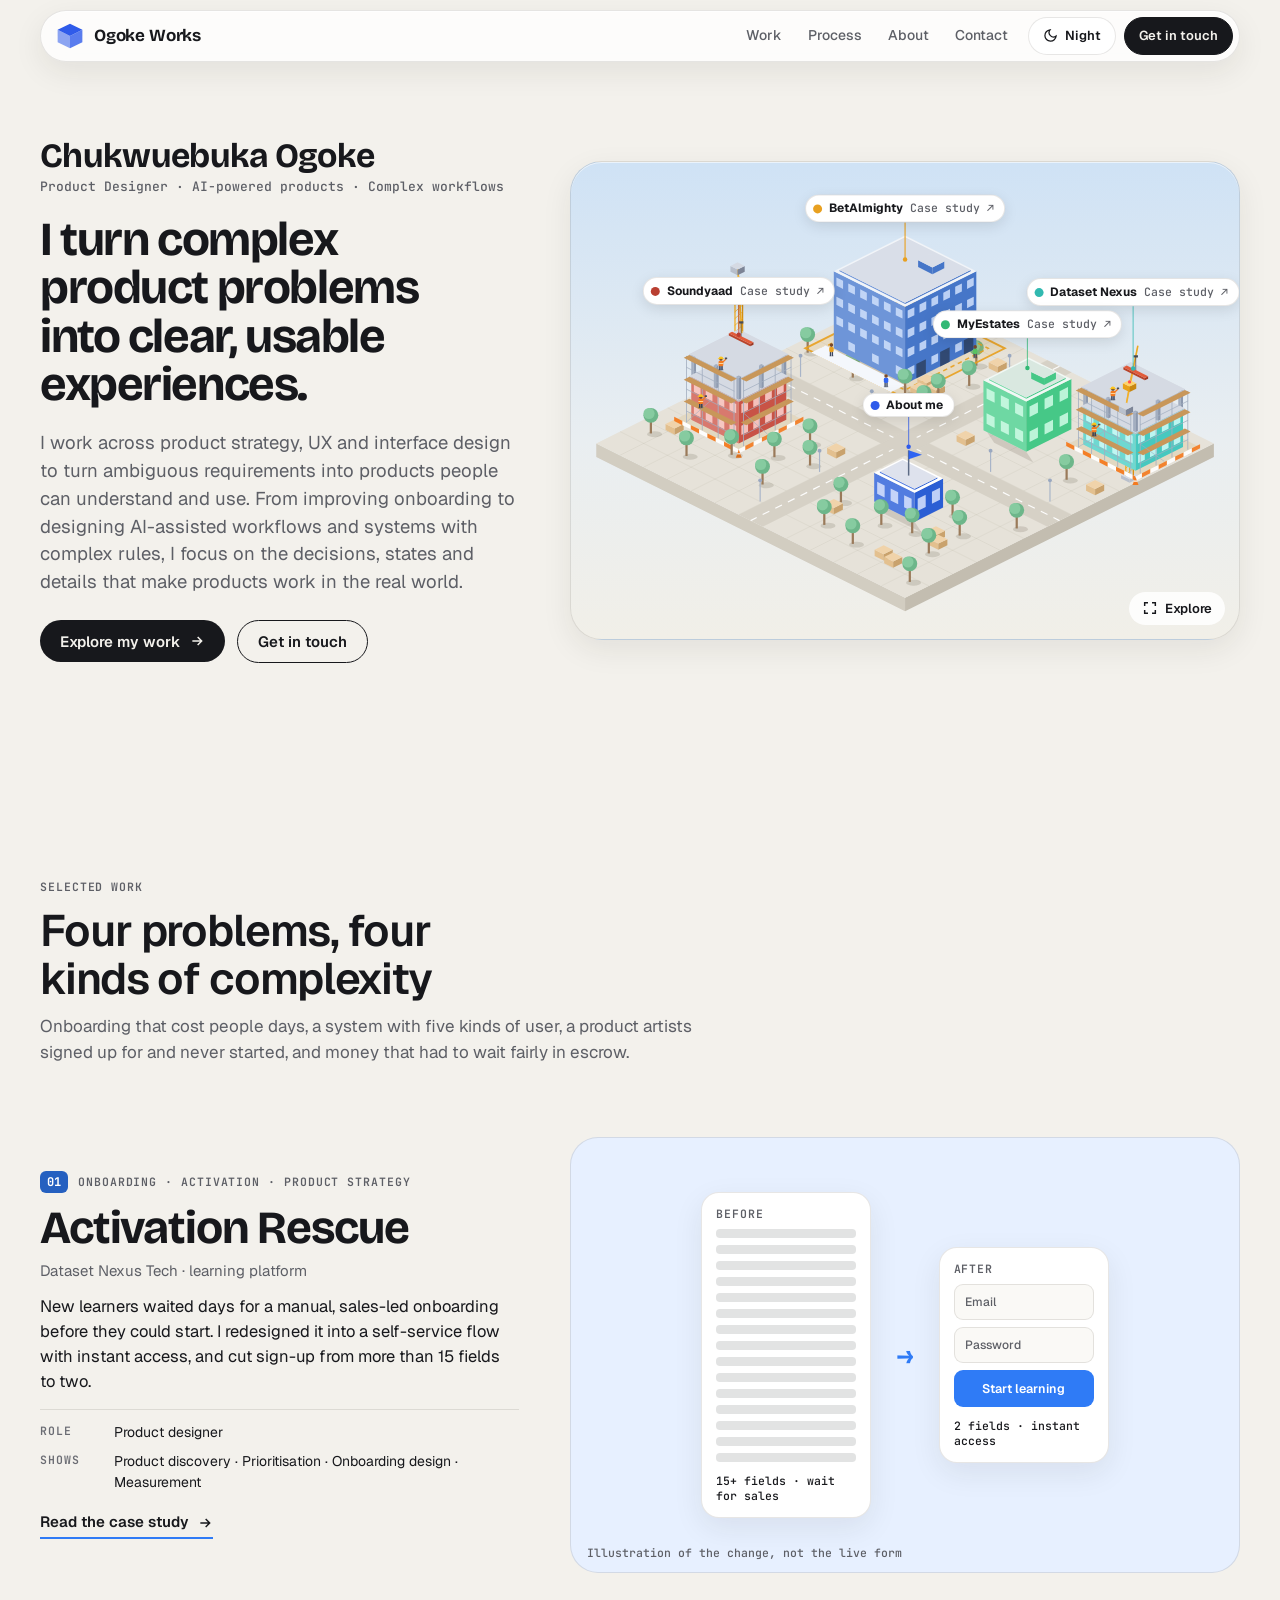
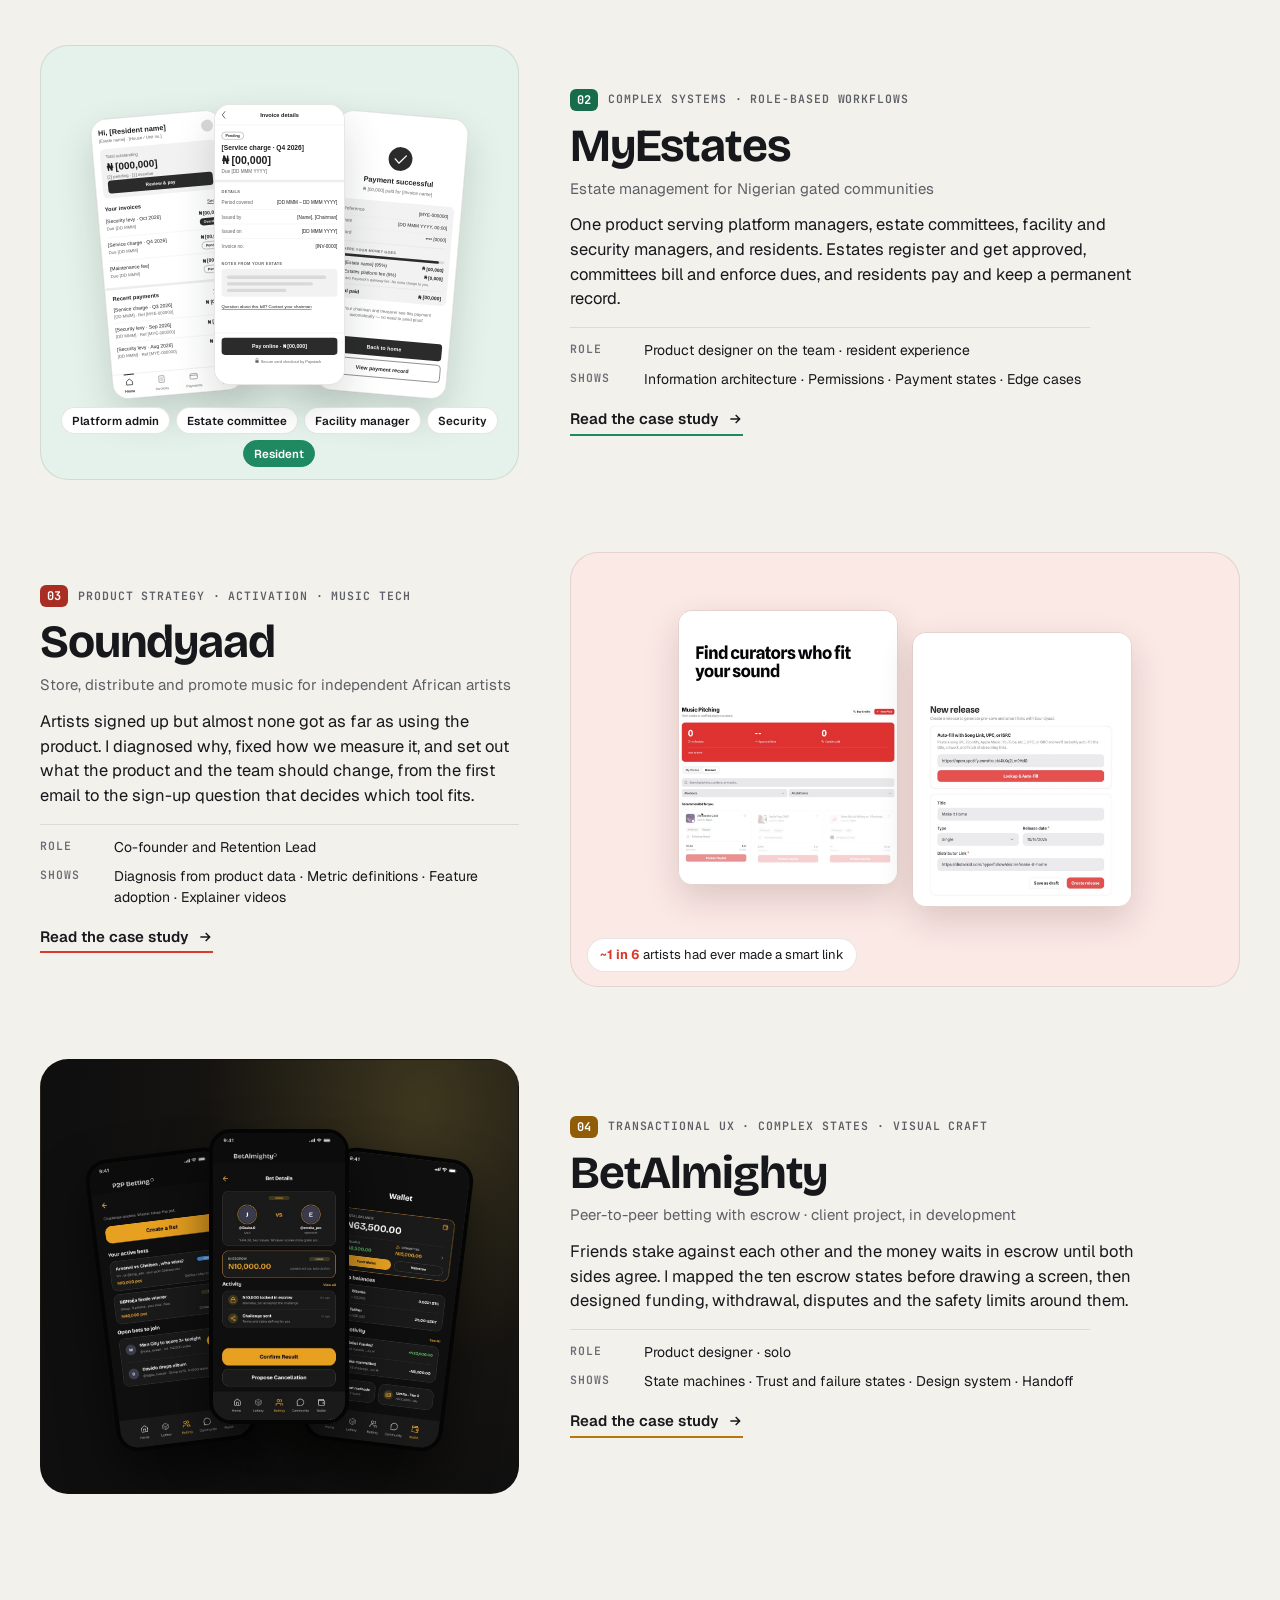
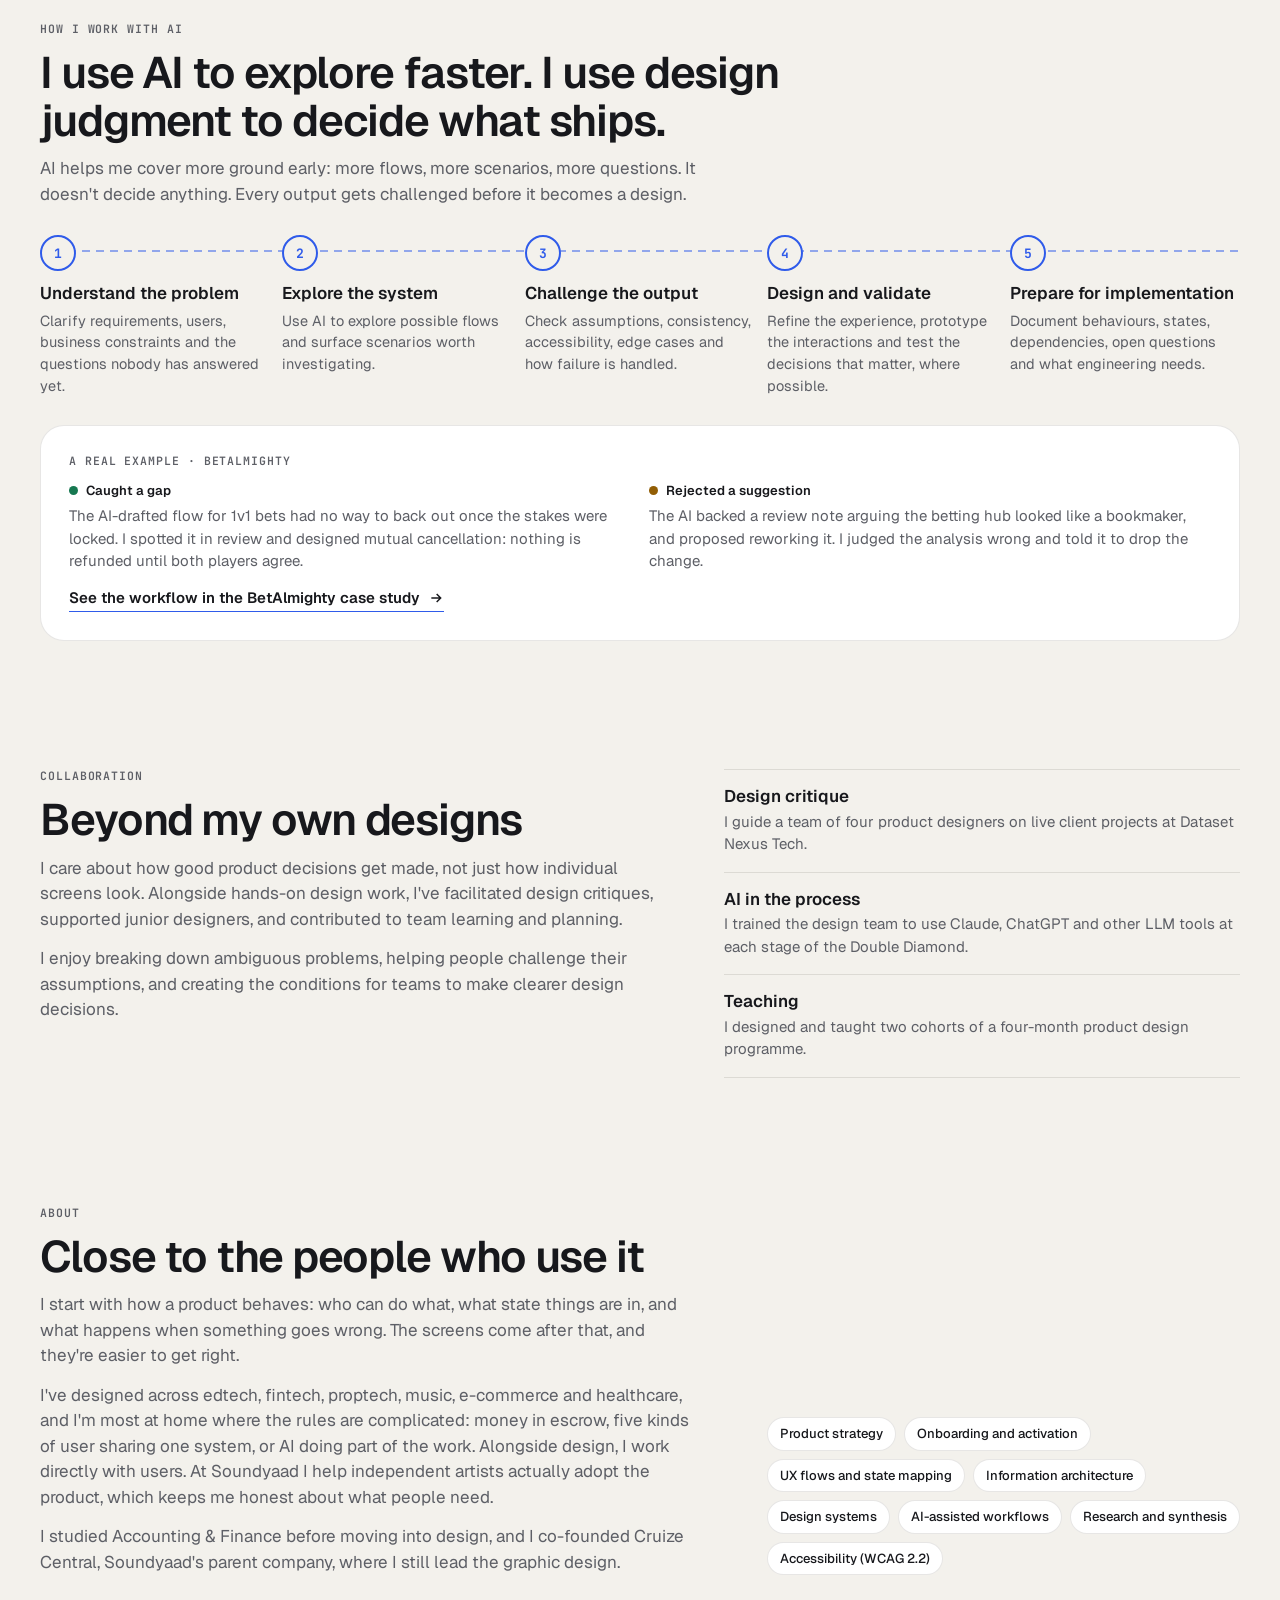
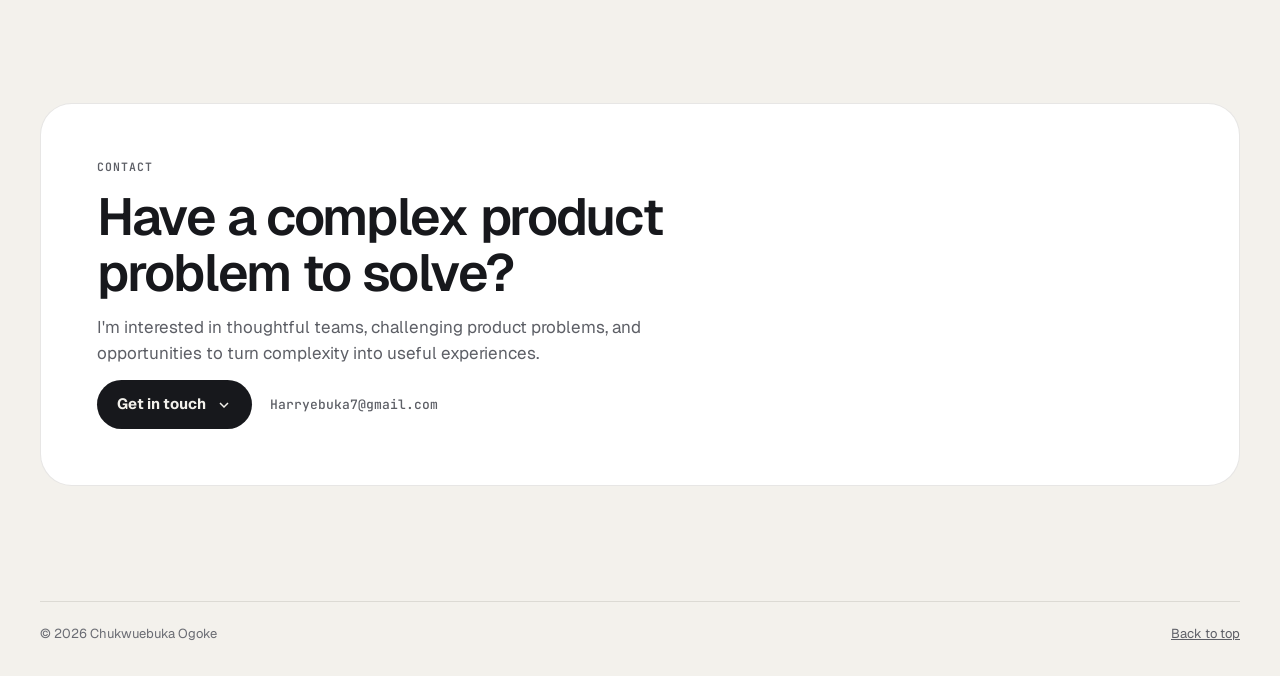
==== index.html @ c22ad8cc "Fix About me in the city card, update Soundyaad role, steady a test - About me in the city's info ca" ====
<!doctype html>
<html lang="en">
<head>
<meta charset="utf-8">
<meta name="viewport" content="width=device-width,initial-scale=1,viewport-fit=cover">
<meta name="description" content="Chukwuebuka Ogoke is a product designer who turns complex product problems into clear, usable experiences: onboarding and activation, role-based systems, AI-assisted workflows and transactional UX.">
<meta name="color-scheme" content="light dark">
<link rel="canonical" href="https://chukwuebukasportfolio.vercel.app/">
<meta property="og:type" content="website">
<meta property="og:site_name" content="Ogoke Works">
<meta property="og:title" content="Chukwuebuka Ogoke · Product Designer">
<meta property="og:description" content="Product designer · AI-powered products · Complex workflows. Case studies: Activation Rescue, MyEstates, Soundyaad and BetAlmighty.">
<meta property="og:url" content="https://chukwuebukasportfolio.vercel.app/">
<meta property="og:image" content="https://chukwuebukasportfolio.vercel.app/og.jpg">
<meta property="og:image:width" content="1200">
<meta property="og:image:height" content="630">
<meta property="og:image:alt" content="Ogoke Works: Chukwuebuka Ogoke, product designer, with BetAlmighty app screens">
<meta name="twitter:card" content="summary_large_image">
<link rel="icon" href="data:image/svg+xml,%3Csvg xmlns='http://www.w3.org/2000/svg' viewBox='0 0 34 34'%3E%3Cpolygon points='17,3 31,10 17,17 3,10' fill='%232F64F2'/%3E%3Cpolygon points='3,10 17,17 17,31 3,24' fill='%232F64F2' opacity='.55'/%3E%3Cpolygon points='31,10 17,17 17,31 31,24' fill='%232F64F2' opacity='.8'/%3E%3C/svg%3E">
<style>html,body{margin:0}img{max-width:100%}[hidden]{display:none!important}:root{padding-top:env(safe-area-inset-top,0px);padding-bottom:env(safe-area-inset-bottom,0px)}</style>
<title>Chukwuebuka Ogoke · Product Designer</title>
<link rel="preconnect" href="https://fonts.googleapis.com">
<link rel="preconnect" href="https://fonts.gstatic.com" crossorigin>
<link rel="stylesheet" href="https://fonts.googleapis.com/css2?family=Bricolage+Grotesque:opsz,wght@12..96,500;12..96,700;12..96,800&family=Geist:wght@400;500;600;700&family=JetBrains+Mono:wght@500;600&display=swap">
<link rel="stylesheet" href="/assets/site.css?v=11">
</head>
<body>


<div class="wrap" id="top">
  <header class="top">
    <a class="brand" href="/" aria-label="Ogoke Works, home">
      <svg width="30" height="30" viewBox="0 0 34 34" aria-hidden="true"><polygon points="17,3 31,10 17,17 3,10" fill="var(--accent)"/><polygon points="3,10 17,17 17,31 3,24" fill="var(--accent)" opacity=".55"/><polygon points="31,10 17,17 17,31 31,24" fill="var(--accent)" opacity=".8"/></svg>
      <b>Ogoke Works</b>
    </a>
    <nav class="nav" aria-label="Sections">
      <a href="#work">Work</a><a href="#process">Process</a><a href="#about">About</a><a href="#contact">Contact</a>
    </nav>
    <button class="tbtn" id="theme" type="button" aria-label="Switch day or night"></button>
    <button class="tbtn solid" type="button" data-mail aria-haspopup="menu" aria-expanded="false">Get in touch</button>
  </header>

  <main>
    <section class="intro" aria-labelledby="introTitle">
      <div class="itext">
        <div class="who">
          <div><p class="nm">Chukwuebuka Ogoke</p><p class="rl">Product Designer · AI-powered products · Complex workflows</p></div>
        </div>
        <h1 id="introTitle">I turn complex product problems into clear, usable experiences.</h1>
        <p class="sub">I work across product strategy, UX and interface design to turn ambiguous requirements into products people can understand and use. From improving onboarding to designing AI-assisted workflows and systems with complex rules, I focus on the decisions, states and details that make products work in the real world.</p>
        <div class="actions">
          <a class="btn solid" href="#work">Explore my work <svg width="16" height="16" viewBox="0 0 24 24" fill="none" stroke="currentColor" stroke-width="2.2" aria-hidden="true"><path d="M5 12h14M13 6l6 6-6 6"/></svg></a>
          <button class="btn line" type="button" data-mail aria-haspopup="menu" aria-expanded="false">Get in touch</button>
        </div>
      </div>
      <figure class="hcity" id="hcity" data-sky="day">
        <svg id="heroScene" viewBox="-450 -150 900 600" aria-hidden="true" focusable="false"></svg>
        <div class="plabels hlabels" id="heroLabels" role="group" aria-label="Projects in the city"></div>
        <button class="hexplore" type="button" data-explore aria-label="Explore the city full screen"><svg width="16" height="16" viewBox="0 0 24 24" fill="none" stroke="currentColor" stroke-width="2.2" aria-hidden="true"><path d="M4 9V4h5M20 9V4h-5M4 15v5h5M20 15v5h-5"/></svg><span>Explore</span></button>
      </figure>
    </section>

    <section class="block work" id="work" aria-labelledby="workTitle">
      <div class="bh">
        <span class="eyebrow">Selected work</span>
        <h2 id="workTitle">Four problems, four kinds of complexity</h2>
        <p>Onboarding that cost people days, a system with five kinds of user, a product artists signed up for and never started, and money that had to wait fairly in escrow.</p>
      </div>

      <article class="proj p-dnt" aria-labelledby="pj1">
        <div class="pj-text">
          <span class="pj-k"><b>01</b>Onboarding · Activation · Product strategy</span>
          <h3 id="pj1">Activation Rescue</h3>
          <p class="pj-sub">Dataset Nexus Tech · learning platform</p>
          <p>New learners waited days for a manual, sales-led onboarding before they could start. I redesigned it into a self-service flow with instant access, and cut sign-up from more than 15 fields to two.</p>
          <dl class="pj-meta"><div><dt>Role</dt><dd>Product designer</dd></div><div><dt>Shows</dt><dd>Product discovery · Prioritisation · Onboarding design · Measurement</dd></div></dl>
          <a class="pj-cta" href="/activation-rescue">Read the case study <svg width="16" height="16" viewBox="0 0 24 24" fill="none" stroke="currentColor" stroke-width="2.2" aria-hidden="true"><path d="M5 12h14M13 6l6 6-6 6"/></svg></a>
        </div>
        <a class="pj-art" href="/activation-rescue" tabindex="-1" aria-hidden="true">
          <span class="formcmp">
            <span class="fc before"><small>Before</small><i></i><i></i><i></i><i></i><i></i><i></i><i></i><i></i><i></i><i></i><i></i><i></i><i></i><i></i><i></i><em>15+ fields · wait for sales</em></span>
            <span class="fc-arrow">→</span>
            <span class="fc after"><small>After</small><i class="f">Email</i><i class="f">Password</i><i class="go">Start learning</i><em>2 fields · instant access</em></span>
          </span>
          <span class="pj-note">Illustration of the change, not the live form</span>
        </a>
      </article>

      <article class="proj p-me flip" aria-labelledby="pj2">
        <div class="pj-text">
          <span class="pj-k"><b>02</b>Complex systems · Role-based workflows</span>
          <h3 id="pj2">MyEstates</h3>
          <p class="pj-sub">Estate management for Nigerian gated communities</p>
          <p>One product serving platform managers, estate committees, facility and security managers, and residents. Estates register and get approved, committees bill and enforce dues, and residents pay and keep a permanent record.</p>
          <dl class="pj-meta"><div><dt>Role</dt><dd>Product designer on the team · resident experience</dd></div><div><dt>Shows</dt><dd>Information architecture · Permissions · Payment states · Edge cases</dd></div></dl>
          <a class="pj-cta" href="/myestate">Read the case study <svg width="16" height="16" viewBox="0 0 24 24" fill="none" stroke="currentColor" stroke-width="2.2" aria-hidden="true"><path d="M5 12h14M13 6l6 6-6 6"/></svg></a>
        </div>
        <a class="pj-art" href="/myestate" tabindex="-1" aria-hidden="true">
          <span class="wf3">
            <img src="ba/me/03-home.svg" alt="" width="390" height="844" loading="lazy">
            <img src="ba/me/05-invoice-detail.svg" alt="" width="390" height="844" loading="lazy">
            <img src="ba/me/08-payment-successful.svg" alt="" width="390" height="844" loading="lazy">
          </span>
          <span class="roles"><i>Platform admin</i><i>Estate committee</i><i>Facility manager</i><i>Security</i><i>Resident</i></span>
        </a>
      </article>

      <article class="proj p-sy" aria-labelledby="pj3">
        <div class="pj-text">
          <span class="pj-k"><b>03</b>Product strategy · Activation · Music tech</span>
          <h3 id="pj3">Soundyaad</h3>
          <p class="pj-sub">Store, distribute and promote music for independent African artists</p>
          <p>Artists signed up but almost none got as far as using the product. I diagnosed why, fixed how we measure it, and set out what the product and the team should change, from the first email to the sign-up question that decides which tool fits.</p>
          <dl class="pj-meta"><div><dt>Role</dt><dd>Co-founder and Retention Lead</dd></div><div><dt>Shows</dt><dd>Diagnosis from product data · Metric definitions · Feature adoption · Explainer videos</dd></div></dl>
          <a class="pj-cta" href="/soundyaad">Read the case study <svg width="16" height="16" viewBox="0 0 24 24" fill="none" stroke="currentColor" stroke-width="2.2" aria-hidden="true"><path d="M5 12h14M13 6l6 6-6 6"/></svg></a>
        </div>
        <a class="pj-art" href="/soundyaad" tabindex="-1" aria-hidden="true">
          <span class="sy2">
            <img src="ba/sy/pitching-find.jpg" alt="" width="800" height="1000" loading="lazy">
            <img src="ba/sy/new-release.jpg" alt="" width="800" height="1000" loading="lazy">
          </span>
          <span class="ratio"><b>~1 in 6</b> artists had ever made a smart link</span>
        </a>
      </article>

      <article class="proj p-ba flip" aria-labelledby="pj4">
        <div class="pj-text">
          <span class="pj-k"><b>04</b>Transactional UX · Complex states · Visual craft</span>
          <h3 id="pj4">BetAlmighty</h3>
          <p class="pj-sub">Peer-to-peer betting with escrow · client project, in development</p>
          <p>Friends stake against each other and the money waits in escrow until both sides agree. I mapped the ten escrow states before drawing a screen, then designed funding, withdrawal, disputes and the safety limits around them.</p>
          <dl class="pj-meta"><div><dt>Role</dt><dd>Product designer · solo</dd></div><div><dt>Shows</dt><dd>State machines · Trust and failure states · Design system · Handoff</dd></div></dl>
          <a class="pj-cta" href="/betalmighty" id="openCase">Read the case study <svg width="16" height="16" viewBox="0 0 24 24" fill="none" stroke="currentColor" stroke-width="2.2" aria-hidden="true"><path d="M5 12h14M13 6l6 6-6 6"/></svg></a>
        </div>
        <a class="pj-art" href="/betalmighty" tabindex="-1" aria-hidden="true">
          <span class="ph3">
            <img src="ba/p2p.jpg" alt="" width="402" height="874" loading="lazy">
            <img src="ba/details.jpg" alt="" width="402" height="874" loading="lazy">
            <img src="ba/wallet.jpg" alt="" width="402" height="874" loading="lazy">
          </span>
        </a>
      </article>
    </section>

    <section class="block" id="process" aria-labelledby="procTitle">
      <div class="bh">
        <span class="eyebrow">How I work with AI</span>
        <h2 id="procTitle">I use AI to explore faster. I use design judgment to decide what ships.</h2>
        <p>AI helps me cover more ground early: more flows, more scenarios, more questions. It doesn't decide anything. Every output gets challenged before it becomes a design.</p>
      </div>
      <ol class="pipe">
        <li><b>Understand the problem</b><p>Clarify requirements, users, business constraints and the questions nobody has answered yet.</p></li>
        <li><b>Explore the system</b><p>Use AI to explore possible flows and surface scenarios worth investigating.</p></li>
        <li><b>Challenge the output</b><p>Check assumptions, consistency, accessibility, edge cases and how failure is handled.</p></li>
        <li><b>Design and validate</b><p>Refine the experience, prototype the interactions and test the decisions that matter, where possible.</p></li>
        <li><b>Prepare for implementation</b><p>Document behaviours, states, dependencies, open questions and what engineering needs.</p></li>
      </ol>
      <div class="aiex">
        <span class="eyebrow">A real example · BetAlmighty</span>
        <div class="aiex-row">
          <div><b class="ok">Caught a gap</b><p>The AI-drafted flow for 1v1 bets had no way to back out once the stakes were locked. I spotted it in review and designed mutual cancellation: nothing is refunded until both players agree.</p></div>
          <div><b class="no">Rejected a suggestion</b><p>The AI backed a review note arguing the betting hub looked like a bookmaker, and proposed reworking it. I judged the analysis wrong and told it to drop the change.</p></div>
        </div>
        <a class="pipelink" href="/betalmighty#cs-workflow">See the workflow in the BetAlmighty case study <svg width="16" height="16" viewBox="0 0 24 24" fill="none" stroke="currentColor" stroke-width="2.2" aria-hidden="true"><path d="M5 12h14M13 6l6 6-6 6"/></svg></a>
      </div>
    </section>

    <section class="block beyond" id="beyond" aria-labelledby="beyondTitle">
      <div class="bh">
        <span class="eyebrow">Collaboration</span>
        <h2 id="beyondTitle">Beyond my own designs</h2>
        <p>I care about how good product decisions get made, not just how individual screens look. Alongside hands-on design work, I've facilitated design critiques, supported junior designers, and contributed to team learning and planning.</p>
        <p>I enjoy breaking down ambiguous problems, helping people challenge their assumptions, and creating the conditions for teams to make clearer design decisions.</p>
      </div>
      <ul class="facts">
        <li><b>Design critique</b><span>I guide a team of four product designers on live client projects at Dataset Nexus Tech.</span></li>
        <li><b>AI in the process</b><span>I trained the design team to use Claude, ChatGPT and other LLM tools at each stage of the Double Diamond.</span></li>
        <li><b>Teaching</b><span>I designed and taught two cohorts of a four-month product design programme.</span></li>
      </ul>
    </section>

    <section class="block about" id="about" aria-labelledby="aboutTitle">
      <div class="bh">
        <span class="eyebrow">About</span>
        <h2 id="aboutTitle">Close to the people who use it</h2>
        <p>I start with how a product behaves: who can do what, what state things are in, and what happens when something goes wrong. The screens come after that, and they're easier to get right.</p>
        <p>I've designed across edtech, fintech, proptech, music, e-commerce and healthcare, and I'm most at home where the rules are complicated: money in escrow, five kinds of user sharing one system, or AI doing part of the work. Alongside design, I work directly with users. At Soundyaad I help independent artists actually adopt the product, which keeps me honest about what people need.</p>
        <p>I studied Accounting &amp; Finance before moving into design, and I co-founded Cruize Central, Soundyaad's parent company, where I still lead the graphic design.</p>
      </div>
      <ul class="skills" aria-label="What I work on"><li>Product strategy</li><li>Onboarding and activation</li><li>UX flows and state mapping</li><li>Information architecture</li><li>Design systems</li><li>AI-assisted workflows</li><li>Research and synthesis</li><li>Accessibility (WCAG 2.2)</li></ul>
    </section>

    <section class="block cta-end" id="contact" aria-labelledby="contactTitle">
      <div class="contact">
        <span class="eyebrow">Contact</span>
        <h2 id="contactTitle">Have a complex product problem to solve?</h2>
        <p>I'm interested in thoughtful teams, challenging product problems, and opportunities to turn complexity into useful experiences.</p>
        <div class="cta-row">
          <button class="fcta" type="button" data-mail aria-haspopup="menu" aria-expanded="false">Get in touch <svg width="16" height="16" viewBox="0 0 24 24" fill="none" stroke="currentColor" stroke-width="2.2" aria-hidden="true"><path d="m6 9 6 6 6-6"/></svg></button>
          <code class="addr">Harryebuka7@gmail.com</code>
        </div>
      </div>
    </section>
  </main>

    <div class="plan" id="explorer" role="dialog" aria-modal="true" aria-label="City explorer">
        <div class="map" id="map">
          <svg id="scene" aria-hidden="true" focusable="false"></svg>
          <div class="plabels" id="plabels" role="group" aria-label="Projects on the map"></div>
          <span class="fhint">Drag to pan · scroll or pinch to zoom · Esc to exit</span>
          <div class="key" aria-label="Map key">
            <span><svg width="18" height="18" viewBox="0 0 30 30" aria-hidden="true"><polygon points="15,3 27,9 15,15 3,9" fill="#9DB6F7"/><polygon points="3,9 15,15 15,27 3,21" fill="#4F7BEF"/><polygon points="27,9 15,15 15,27 27,21" fill="#2F5BD8"/></svg>Case study</span>
            <span><svg width="18" height="18" viewBox="0 0 30 30" aria-hidden="true"><path d="M5 27V12M13 27V12M21 27V12M5 12h16M5 19h16" stroke="#A3AEC0" stroke-width="2"/><path d="M25 27V4M25 5H11" stroke="#F2B02A" stroke-width="2"/></svg>In progress</span>
            <span><svg width="18" height="18" viewBox="0 0 30 30" aria-hidden="true"><path d="M9 26V6" stroke="currentColor" stroke-width="2"/><path d="M9 6l13 4-13 4z" fill="var(--accent)"/></svg>About me</span>
          </div>
          <div class="zoom">
            <button type="button" id="zin" aria-label="Zoom in"><svg width="16" height="16" viewBox="0 0 24 24" fill="none" stroke="currentColor" stroke-width="2.2"><path d="M12 5v14M5 12h14"/></svg></button>
            <button type="button" id="zout" aria-label="Zoom out"><svg width="16" height="16" viewBox="0 0 24 24" fill="none" stroke="currentColor" stroke-width="2.2"><path d="M5 12h14"/></svg></button>
            <button type="button" id="zre" aria-label="Reset view"><svg width="16" height="16" viewBox="0 0 24 24" fill="none" stroke="currentColor" stroke-width="2"><path d="M3 12a9 9 0 1 0 3-6.7L3 8"/><path d="M3 3v5h5"/></svg></button>
            <button type="button" id="zfull" aria-label="Exit the city explorer" aria-pressed="false"><svg class="i-on" width="16" height="16" viewBox="0 0 24 24" fill="none" stroke="currentColor" stroke-width="2.2" aria-hidden="true"><path d="M4 9V4h5M20 9V4h-5M4 15v5h5M20 15v5h-5"/></svg><svg class="i-off" width="16" height="16" viewBox="0 0 24 24" fill="none" stroke="currentColor" stroke-width="2.2" aria-hidden="true"><path d="M9 4v5H4M15 4v5h5M9 20v-5H4M15 20v-5h5"/></svg></button>
          </div>
        </div>
        <aside class="hud panel" id="panel" aria-live="polite"></aside>
        <button type="button" class="xclose" id="xclose"><svg width="16" height="16" viewBox="0 0 24 24" fill="none" stroke="currentColor" stroke-width="2.2" aria-hidden="true"><path d="M19 12H5M11 18l-6-6 6-6"/></svg>Back to the page</button>
      </div>

  <footer class="foot"><span>© 2026 Chukwuebuka Ogoke</span><a href="#top">Back to top</a></footer>
</div>


<div class="mailpop" id="mailpop" role="menu" aria-label="Email Chukwuebuka" hidden>
  <a role="menuitem" href="https://mail.google.com/mail/?view=cm&amp;fs=1&amp;to=Harryebuka7@gmail.com" target="_blank" rel="noopener"><b>Open in Gmail</b><small>Writes a new email in your browser</small></a>
  <a role="menuitem" href="mailto:Harryebuka7@gmail.com"><b>Open mail app</b><small>Apple Mail, Outlook or your default</small></a>
  <button role="menuitem" type="button" id="mailCopy"><b>Copy address</b><small>Harryebuka7@gmail.com</small></button>
</div>


<script src="/assets/home.js?v=10" defer></script>

</body>
</html>
---- assets/site.css ----
/* Layout: "Site plan". A drafting-paper shell: statement hero, the BetAlmighty case study as the featured work,
   the isometric city as an interactive index of everything in progress, then principles, about and contact.
   The case study keeps BetAlmighty's own dark gold tokens and lives at /betalmighty. */
:root{
  --bg:#F3F1EC; --bg2:#FAF9F6; --surface:rgba(255,255,255,.78); --solid:#FFFFFF;
  --line:rgba(36,32,24,.11); --ink:#17181C; --muted:#5D5F66; --faint:#6A6C73;
  --accent:#2F5BEA; --accent-soft:rgba(47,91,234,.10); --on-accent:#FFFFFF;
  --good:#167851; --good-soft:rgba(22,120,81,.11); --warn:#925E05; --warn-soft:rgba(146,94,5,.11);
  --violet:#6B4DE0; --violet-soft:rgba(107,77,224,.12);
  --shadow:0 10px 30px rgba(40,34,22,.08), 0 1px 0 rgba(255,255,255,.6) inset;
  --display:"Bricolage Grotesque", "Trebuchet MS", system-ui, sans-serif;
  --body:"Geist", "Segoe UI", system-ui, sans-serif;
  --mono:"JetBrains Mono", ui-monospace, "SFMono-Regular", Menlo, monospace;
  --r:16px;
  /* type: Bricolage only for display moments, Geist for everything that is read */
  --t-display:700 clamp(38px,6.4vw,84px)/1.02 var(--display);
  --t-name:700 clamp(24px,2.8vw,34px)/1.05 var(--display);
  --t-h2:600 clamp(28px,3.6vw,44px)/1.08 var(--body);
  --t-h3:600 21px/1.2 var(--body);
  --t-body:17px;
  --t-label:600 11.5px/1.3 var(--mono);   /* uppercase eyebrows */
  --t-meta:500 13px/1.4 var(--mono);      /* times, codes, places */
  /* project colours come from the buildings on the map */
  --p-ba:#E8A020;
}
@media (prefers-color-scheme: dark){:root:not([data-theme="light"]){
  --bg:#0E0F12; --bg2:#17191E; --surface:rgba(24,26,31,.86); --solid:#181A1F;
  --line:rgba(236,232,222,.11); --ink:#ECEAE4; --muted:#A3A39E; --faint:#84857E;
  --accent:#7DA3FF; --accent-soft:rgba(125,163,255,.15); --on-accent:#0A1325;
  --good:#4FD39C; --good-soft:rgba(79,211,156,.13); --warn:#F3BA58; --warn-soft:rgba(243,186,88,.14);
  --violet:#A894FF; --violet-soft:rgba(168,148,255,.14);
  --shadow:0 14px 36px rgba(0,0,0,.45), 0 1px 0 rgba(255,255,255,.04) inset;
  color-scheme:dark}}
:root[data-theme="dark"]{
  --bg:#0E0F12; --bg2:#17191E; --surface:rgba(24,26,31,.86); --solid:#181A1F;
  --line:rgba(236,232,222,.11); --ink:#ECEAE4; --muted:#A3A39E; --faint:#84857E;
  --accent:#7DA3FF; --accent-soft:rgba(125,163,255,.15); --on-accent:#0A1325;
  --good:#4FD39C; --good-soft:rgba(79,211,156,.13); --warn:#F3BA58; --warn-soft:rgba(243,186,88,.14);
  --violet:#A894FF; --violet-soft:rgba(168,148,255,.14);
  --shadow:0 14px 36px rgba(0,0,0,.45), 0 1px 0 rgba(255,255,255,.04) inset;
  color-scheme:dark}

*{box-sizing:border-box}
body{background:var(--bg);color:var(--ink);font:15px/1.5 var(--body);-webkit-font-smoothing:antialiased}
button{font:inherit;color:inherit;cursor:pointer}
:focus-visible{outline:2px solid var(--accent);outline-offset:2px;border-radius:6px}
.wrap{padding-inline:clamp(16px,4vw,40px);padding-block:10px 24px;max-width:1280px;margin-inline:auto}
html{scroll-behavior:smooth}
@media (prefers-reduced-motion: reduce){html{scroll-behavior:auto}}

/* top bar */
.top{position:sticky;top:10px;z-index:10;display:flex;align-items:center;gap:8px;background:var(--surface);border:1px solid var(--line);border-radius:999px;padding:6px 6px 6px 14px;box-shadow:var(--shadow);backdrop-filter:blur(14px);-webkit-backdrop-filter:blur(14px)}
.brand{display:flex;align-items:center;gap:9px;min-width:0;color:inherit;text-decoration:none;margin-right:auto}
.brand svg{flex:none}
.brand b{font:700 17px/1 var(--display);letter-spacing:-.01em;white-space:nowrap}
.nav{display:flex;gap:2px}
.nav a{color:var(--muted);text-decoration:none;font-size:14px;font-weight:500;padding:8px 12px;border-radius:999px}
.nav a:hover{color:var(--ink);background:var(--accent-soft)}
@keyframes ping{0%{box-shadow:0 0 0 0 var(--good-soft)}70%{box-shadow:0 0 0 7px transparent}100%{box-shadow:0 0 0 0 transparent}}
.tbtn{display:inline-flex;align-items:center;gap:7px;border:1px solid var(--line);background:var(--solid);color:var(--ink);border-radius:999px;padding:8px 14px;font-weight:600;font-size:13px;text-decoration:none;white-space:nowrap}
.tbtn:hover{border-color:var(--accent)}
.tbtn.solid{background:var(--ink);color:var(--bg);border-color:var(--ink)}
.tbtn.solid:hover{filter:brightness(1.15)}
@media (max-width:640px){.nav{display:none}.top{top:8px}}

/* intro */
.intro{padding:clamp(56px,11vw,140px) 0 clamp(40px,7vw,88px);display:grid;gap:22px;justify-items:start}
.who{display:flex;align-items:center;gap:14px}
.who p{margin:0}
.who .nm{font:var(--t-name);letter-spacing:-.02em}
.who .rl{margin-top:4px;font:var(--t-meta);color:var(--muted)}
.intro h1{margin:0;font:var(--t-display);letter-spacing:-.03em;max-width:19ch;text-wrap:balance}
.intro .sub{margin:0;font-size:clamp(17px,1.9vw,21px);line-height:1.5;color:var(--muted);max-width:58ch}

/* hero: statement beside the city; the sky follows the site theme */
.intro{display:grid;grid-template-columns:minmax(0,5fr) minmax(0,7fr);gap:clamp(28px,4vw,56px);align-items:center;justify-items:stretch;padding:clamp(36px,6vw,80px) 0 clamp(48px,7vw,96px)}
.itext{display:grid;gap:20px;justify-items:start;min-width:0}
.intro h1{font-size:clamp(34px,3.7vw,58px);max-width:13ch;overflow-wrap:break-word}
.intro .sub{font-size:clamp(16.5px,1.5vw,18.5px)}
.actions{display:flex;flex-wrap:wrap;align-items:center;gap:10px 12px;margin-top:4px}
.btn{display:inline-flex;align-items:center;gap:9px;border-radius:999px;padding:13px 20px;font:600 15px/1 var(--body);text-decoration:none;cursor:pointer;transition:transform .2s,filter .2s,border-color .2s}
.btn.solid{background:var(--ink);color:var(--bg);border:0}
.btn.solid:hover{filter:brightness(1.15)}
.btn.gold{background:var(--p-ba);color:#141005;border:0}
.btn.gold:hover{filter:brightness(1.06);transform:translateX(2px)}
.btn.line{background:transparent;color:var(--ink);border:1.5px solid var(--ink)}
.btn.line:hover{border-color:var(--accent);color:var(--accent)}
.hcity{position:relative;margin:0;border-radius:32px;overflow:hidden;aspect-ratio:7/5;border:1px solid var(--line);background:var(--sky);isolation:isolate;box-shadow:var(--shadow)}
.hcity::before{content:"";position:absolute;inset:0;z-index:-1;opacity:0;transition:opacity .6s;
  background-image:radial-gradient(1.2px 1.2px at 12% 18%,#fff 98%,transparent),radial-gradient(1px 1px at 28% 9%,#fff 98%,transparent),radial-gradient(1.4px 1.4px at 47% 22%,#fff 98%,transparent),radial-gradient(1px 1px at 63% 12%,#fff 98%,transparent),radial-gradient(1.2px 1.2px at 81% 25%,#fff 98%,transparent),radial-gradient(1px 1px at 92% 8%,#fff 98%,transparent),radial-gradient(1px 1px at 6% 34%,#fff 98%,transparent),radial-gradient(1.2px 1.2px at 72% 34%,#fff 98%,transparent)}
.hcity[data-sky="night"]::before{opacity:.8}
.hcity[data-sky="day"]{--sky:linear-gradient(180deg,#CFE2F5 0%,#E9EEF1 58%,#F1EFE8 100%);--cap:rgba(255,255,255,.85);--capink:#17181C}
.hcity[data-sky="night"]{--sky:linear-gradient(180deg,#070C1C 0%,#111A36 55%,#1D1F3A 100%);--cap:rgba(14,16,28,.75);--capink:#E9ECF5}
#heroScene{position:absolute;inset:0;width:100%;height:100%}
#heroScene .bld{cursor:pointer;transition:transform .35s cubic-bezier(.2,.8,.2,1)}
#heroScene .bld:hover{transform:translateY(-7px)}
.hexplore{position:absolute;right:14px;bottom:14px;display:inline-flex;align-items:center;gap:7px;border:0;cursor:pointer;font:600 13px var(--body);color:var(--capink);background:var(--cap);backdrop-filter:blur(8px);padding:8px 13px;border-radius:999px}
.hexplore:hover{filter:brightness(1.08)}
.hlabels .plabel{font-size:12px;padding:5px 10px 5px 7px}
.hlabels .plabel small{display:inline}
@media (max-width:960px){
  .intro{grid-template-columns:1fr;padding-top:28px;gap:18px}
  /* narrow screens: the city sits right under the headline, then the detail */
  .itext{display:contents}
  .intro .who{order:1}.intro h1{order:2}.hcity{order:3;margin:4px 0}.intro .sub{order:4}.actions{order:5}
  .intro h1{font-size:clamp(36px,9vw,56px)}
  .hcity{aspect-ratio:4/3}
}
@media (max-width:480px){.itext{gap:16px}.hexplore span{display:none}}

/* featured case study: a window into BetAlmighty's own world */
.feature{position:relative;display:grid;grid-template-columns:minmax(0,1fr) minmax(0,1fr);gap:clamp(24px,4vw,56px);align-items:center;overflow:hidden;
  background:radial-gradient(90% 120% at 85% 10%, #3E371F 0%, #161411 45%, #0F0F0F 75%);color:#fff;border-radius:32px;padding:clamp(28px,5vw,64px);scroll-margin-top:90px;isolation:isolate;background-color:#121110}
.feature::after{content:"";position:absolute;inset:0;border-radius:inherit;border:1px solid rgba(255,255,255,.08);pointer-events:none}
.ftext{display:grid;gap:18px;justify-items:start;font-family:var(--body)}
.feb{font:var(--t-label);letter-spacing:.08em;text-transform:uppercase;color:var(--p-ba)}
.feature h2{margin:0;font:700 clamp(34px,4.6vw,60px)/1 var(--display);letter-spacing:-.03em;text-wrap:balance}
.feature p{margin:0;color:#B5B5B9;font-size:clamp(15.5px,1.4vw,17.5px);max-width:46ch}
.fstats{display:grid;grid-template-columns:repeat(3,minmax(0,1fr));gap:1px;margin:6px 0 4px;background:rgba(255,255,255,.08);border:1px solid rgba(255,255,255,.08);border-radius:18px;overflow:hidden;width:100%}
.fstats div{background:rgba(20,19,17,.92);padding:14px}
.fstats dt{font:700 30px/1 var(--display);color:#E8A020;font-variant-numeric:tabular-nums}
.fstats dd{margin:6px 0 0;font-size:12.5px;line-height:1.35;color:#9E9EA3}
.fcta{display:inline-flex;align-items:center;gap:10px;background:#E8A020;color:#141005;font-weight:700;font-size:15px;text-decoration:none;padding:13px 20px;border-radius:999px;transition:transform .2s, filter .2s}
.fcta:hover{filter:brightness(1.07);transform:translateX(2px)}
.fart{position:relative;display:flex;justify-content:center;align-items:flex-end;min-height:clamp(320px,38vw,520px)}
.fart img{width:min(42%,230px);height:auto;border-radius:clamp(18px,2.4vw,30px);border:5px solid #050505;box-shadow:0 30px 60px rgba(0,0,0,.55);transition:transform .5s cubic-bezier(.2,.8,.2,1)}
.fart img:nth-child(1){transform:translate(28%,6%) rotate(-7deg)}
.fart img:nth-child(2){position:relative;z-index:2}
.fart img:nth-child(3){transform:translate(-28%,6%) rotate(7deg)}
.feature:hover .fart img:nth-child(1){transform:translate(22%,3%) rotate(-9deg)}
.feature:hover .fart img:nth-child(3){transform:translate(-22%,3%) rotate(9deg)}
@media (max-width:860px){.feature{grid-template-columns:1fr}.fart{order:-1;min-height:0;margin-bottom:-8px}.fart img{width:min(34%,190px)}}
@media (max-width:480px){.fstats{grid-template-columns:1fr}.fstats div{display:flex;gap:12px;align-items:baseline}.fstats dd{margin:0}}

/* sections */
.block{padding-top:clamp(72px,10vw,128px);display:grid;gap:28px;scroll-margin-top:70px}
.bh{display:grid;gap:12px;max-width:760px}
.bh h2{margin:0;font:var(--t-h2);letter-spacing:-.025em;text-wrap:balance}
.bh p{margin:0;color:var(--muted);font-size:var(--t-body);max-width:60ch}
.drafts{display:grid;grid-template-columns:repeat(auto-fit,minmax(260px,1fr));gap:14px}
.draft{all:unset;box-sizing:border-box;cursor:pointer;display:grid;gap:10px;align-content:start;background:var(--solid);border:1px solid var(--line);border-radius:22px;padding:20px;transition:border-color .2s, transform .2s}
.draft:hover{border-color:var(--accent);transform:translateY(-2px)}
.draft:focus-visible{outline:2px solid var(--accent);outline-offset:3px}
.draft .dh{display:flex;justify-content:space-between;align-items:center;gap:10px}
.draft code{font:var(--t-label);letter-spacing:.06em;color:var(--faint);display:inline-flex;align-items:center;gap:7px}
.draft code::before{content:"";width:8px;height:8px;border-radius:3px;background:var(--pc,var(--faint))}
.draft h3{margin:0;font:var(--t-h3);letter-spacing:-.01em}
.draft .sec{font-size:13px;color:var(--muted);margin-top:-6px}
.draft p{margin:0;font-size:14.5px;color:var(--muted)}
.draft .thumb{display:block;height:150px;margin:-20px -20px 4px;border-radius:22px 22px 0 0;background:linear-gradient(180deg,color-mix(in srgb,var(--pc) 14%,var(--bg2)),var(--bg2));border-bottom:1px solid var(--line);overflow:hidden}
.draft .thumb svg{width:100%;height:100%;display:block;padding:14px 0 6px}
.draft:hover .thumb svg{transform:translateY(-3px);transition:transform .3s}
.stage{display:flex;align-items:center;gap:4px;flex-wrap:wrap}
.stage i{width:22px;height:5px;border-radius:3px;background:var(--line)}
.stage i.on{background:var(--pc)}
.stage small{margin-left:6px;font:var(--t-meta);font-size:12px;color:var(--muted)}
.draft .role{font-size:13px;color:var(--faint)}
.draft .role b{color:var(--ink);font-weight:600}
.pipe{list-style:none;margin:0;padding:0;display:grid;grid-template-columns:repeat(5,minmax(0,1fr));gap:12px;counter-reset:pp;position:relative}
.pipe::before{content:"";position:absolute;left:0;right:0;top:15px;height:2px;background:repeating-linear-gradient(90deg,var(--accent) 0 8px,transparent 8px 14px);opacity:.5}
.pipe li{counter-increment:pp;position:relative;display:grid;gap:6px;align-content:start}
.pipe li::before{content:counter(pp);width:32px;height:32px;border-radius:50%;display:grid;place-items:center;background:var(--bg);border:2px solid var(--accent);color:var(--accent);font:700 13px var(--mono)}
.pipe b{font:var(--t-h3);font-size:17px;margin-top:6px}
.pipe p{margin:0;color:var(--muted);font-size:14.5px}
.pipelink{justify-self:start;display:inline-flex;align-items:center;gap:8px;color:var(--ink);font-weight:600;text-decoration:none;border-bottom:1.5px solid var(--accent);padding-bottom:2px}
.pipelink:hover{color:var(--accent)}
@media (max-width:860px){.pipe{grid-template-columns:1fr;gap:16px}.pipe::before{left:15px;right:auto;top:0;bottom:0;width:2px;height:auto;background:repeating-linear-gradient(180deg,var(--accent) 0 8px,transparent 8px 14px)}.pipe li{grid-template-columns:32px 1fr;column-gap:14px}.pipe li::before{grid-row:span 2}.pipe b{margin-top:5px}}
#process .prin{margin-top:28px}
.prin{list-style:none;margin:0;padding:0;display:grid;grid-template-columns:repeat(auto-fit,minmax(240px,1fr));gap:14px;counter-reset:p}
.prin li{counter-increment:p;border-top:2px solid var(--ink);padding-top:18px;display:grid;gap:8px}
.prin li::before{content:"0" counter(p);font:var(--t-label);color:var(--accent)}
.prin b{font:var(--t-h3);letter-spacing:-.01em}
.prin p{margin:0;color:var(--muted);font-size:15px}
.about{grid-template-columns:minmax(0,1.3fr) minmax(0,1fr);align-items:start;column-gap:clamp(24px,5vw,72px)}
.skills{list-style:none;margin:6px 0 0;padding:0;display:flex;flex-wrap:wrap;gap:8px}
.skills li{font-size:13px;font-weight:500;border:1px solid var(--line);background:var(--solid);border-radius:999px;padding:6px 12px}
.contact{background:var(--solid);border:1px solid var(--line);border-radius:26px;padding:clamp(22px,3vw,32px);display:grid;gap:12px;justify-items:start}
.contact h3{margin:0;font:600 24px/1.15 var(--body);letter-spacing:-.015em}
.contact p{margin:0;color:var(--muted)}
.contact .fcta{background:var(--ink);color:var(--bg);overflow-wrap:anywhere}
@media (max-width:860px){.about{grid-template-columns:1fr}}
.foot{display:flex;justify-content:space-between;gap:12px;flex-wrap:wrap;border-top:1px solid var(--line);margin-top:clamp(72px,9vw,120px);padding:22px 0 8px;font-size:13px;color:var(--faint)}
.foot a{color:var(--muted)}

/* city explorer: full screen only, opened from the hero, buttons and cards */
.plan{display:none}
.plan.full{display:block;position:fixed;inset:0;z-index:30;background:var(--bg)}
.plan.full .map{position:absolute;inset:0;height:auto;border:0;border-radius:0}
.zoom .i-on{display:none}
.zoom .i-off{display:block}
.fhint{display:none}
.plan.full .fhint{display:block;position:absolute;left:50%;top:16px;transform:translateX(-50%);font:var(--t-meta);font-size:12px;color:var(--muted);background:var(--surface);border:1px solid var(--line);padding:7px 12px;border-radius:999px;white-space:nowrap;pointer-events:none}
.plan.full .panel{position:absolute;z-index:3;left:16px;top:68px;width:min(360px,calc(100% - 32px));max-height:calc(100% - 84px);overflow:auto;background:var(--solid)}
.plan.full .zoom{top:16px;right:16px}
.plan.full .key{left:auto;right:16px;bottom:16px}
.xclose{position:absolute;z-index:4;left:16px;top:16px;display:inline-flex;align-items:center;gap:8px;border:1px solid var(--line);background:var(--solid);color:var(--ink);border-radius:999px;padding:9px 14px;font:600 13.5px var(--body);cursor:pointer;box-shadow:var(--shadow)}
.xclose:hover{border-color:var(--accent);color:var(--accent)}
body:has(.plan.full){overflow:hidden}
@media (max-width:760px){
  .plan.full .panel{left:8px;right:8px;top:auto;bottom:8px;width:auto;max-height:44dvh;border-radius:22px}
  .plan.full .fhint,.plan.full .key{display:none}
  .xclose{left:8px;top:8px}
  .plan.full .zoom{top:8px;right:8px}
}

.map{position:relative;height:clamp(340px,52vw,600px);border-radius:28px;overflow:hidden;border:1px solid var(--line);
  background:radial-gradient(120% 90% at 45% 40%, var(--bg2), var(--bg) 70%);touch-action:pan-y}
#scene{position:absolute;inset:0;width:100%;height:100%;cursor:grab;user-select:none;touch-action:none}
#scene.drag{cursor:grabbing}
.bld{cursor:pointer;transition:opacity .25s, filter .2s}
.bld:hover,.bld:focus-visible{filter:brightness(1.07) saturate(1.1);outline:none}
.bld.dim{opacity:.22}
.zoom{position:absolute;right:12px;top:12px;display:grid;gap:4px;background:var(--surface);border:1px solid var(--line);border-radius:12px;padding:4px;box-shadow:var(--shadow)}
.zoom button{width:32px;height:32px;border:0;border-radius:8px;background:transparent;display:grid;place-items:center;color:var(--muted)}
.zoom button:hover{background:var(--accent-soft);color:var(--accent)}
.plabels{position:absolute;inset:0;pointer-events:none;overflow:hidden}
.plabel{position:absolute;left:0;top:0;pointer-events:auto;display:flex;align-items:center;gap:7px;white-space:nowrap;
  font:600 12.5px/1 var(--body);color:var(--ink);background:var(--solid);border:1px solid var(--line);border-radius:999px;padding:6px 11px 6px 8px;
  box-shadow:0 4px 14px rgba(0,0,0,.10);cursor:pointer;transition:background .15s,color .15s,box-shadow .15s}
.plabel i{width:9px;height:9px;border-radius:50%;background:var(--pc);flex:none}
.plabel small{display:none;font:var(--t-meta);font-size:11.5px;color:var(--muted)}
.plabel:hover small,.plabel:focus-visible small,.plabel.on small{display:inline}
.plabel:hover{box-shadow:0 6px 18px rgba(0,0,0,.16)}
.plabel.on{background:var(--ink);color:var(--bg);border-color:var(--ink);z-index:2}
.plabel.on small{color:var(--bg);opacity:.8}
.plabel.on i{box-shadow:0 0 0 2px var(--bg)}
.plabel:focus-visible{outline:2px solid var(--accent);outline-offset:2px}
.plabel[hidden]{display:none}
.key{position:absolute;left:12px;bottom:12px;display:flex;flex-wrap:wrap;gap:4px 12px;font-size:12px;font-weight:500;color:var(--muted);background:var(--surface);border:1px solid var(--line);padding:6px 12px;border-radius:999px;backdrop-filter:blur(10px)}
.key span{display:inline-flex;align-items:center;gap:6px}

.hud{background:var(--surface);border:1px solid var(--line);border-radius:24px;box-shadow:var(--shadow);min-width:0}

/* panel */
.panel{padding:16px;display:grid;gap:14px;align-content:start}
.ph{display:flex;justify-content:space-between;gap:10px;align-items:flex-start}
.ph>div{min-width:0}
.panel>*{min-width:0}
.ph .eyebrow{display:block;white-space:nowrap;overflow:hidden;text-overflow:ellipsis}
.eyebrow{font:var(--t-label);letter-spacing:.08em;text-transform:uppercase;color:var(--muted)}
.ph h2{margin:4px 0 0;font:800 26px/1.05 var(--display);letter-spacing:-.02em;text-wrap:balance}
.pill{font:600 11px var(--mono);padding:5px 9px;border-radius:999px;white-space:nowrap;background:var(--accent-soft);color:var(--accent)}
.pill.good{background:var(--good-soft);color:var(--good)}
.pill.warn{background:var(--warn-soft);color:var(--warn)}
.pill.violet{background:var(--violet-soft);color:var(--violet)}
.sum{margin:0;color:var(--muted);font-size:14px;max-width:65ch}
.stats{display:grid;grid-template-columns:1fr 1fr;gap:8px}
.stats>div{background:var(--bg);border:1px solid var(--line);border-radius:12px;padding:10px 12px;min-width:0}
.stats span{display:block;font-size:12px;color:var(--muted)}
.stats b{font:700 18px/1.25 var(--display);font-variant-numeric:tabular-nums}
.stats b.rl{font-size:15px;line-height:1.3}
.bar{display:block;height:5px;border-radius:5px;background:var(--line);margin-top:7px;overflow:hidden}
.bar em{display:block;height:100%;background:var(--accent);border-radius:5px}
.panel h3{margin:0;display:flex;justify-content:space-between;font:700 13px var(--body)}
.panel h3 span{font-weight:500;color:var(--faint)}
.inv{list-style:none;margin:0;padding:0;display:grid;gap:2px}
.inv li{display:flex;align-items:center;gap:10px;padding:8px 2px;border-bottom:1px solid var(--line);font-size:14px;min-width:0}
.inv li:last-child{border-bottom:0}
.inv .sq{width:26px;height:26px;border-radius:8px;flex:none;display:grid;place-items:center;font:700 11px var(--mono)}
.inv .nm{flex:1;min-width:0}
.tag{font:600 10.5px var(--mono);color:var(--muted);border:1px solid var(--line);padding:2px 7px;border-radius:6px;white-space:nowrap}
.role{font-size:13px;color:var(--muted)}
.role b{color:var(--ink);font-weight:600}
.cta{display:flex;text-decoration:none;align-items:center;justify-content:center;gap:8px;border:0;background:var(--accent);color:var(--on-accent);font-weight:700;border-radius:12px;padding:12px 14px}
.cta:hover{filter:brightness(1.08)}
.soon{font-size:13px;color:var(--faint);text-align:center;border:1px dashed var(--line);border-radius:12px;padding:10px}
.copy{display:flex;gap:8px;align-items:center;background:var(--bg);border:1px solid var(--line);border-radius:12px;padding:8px 8px 8px 12px}
.copy code{flex:1;min-width:0;font:600 13px var(--mono);overflow-wrap:anywhere;user-select:all}
.links{display:flex;gap:8px}
.links a,.links button{flex:1;text-decoration:none;font-size:14px;padding:10px 12px}
.links a.alt{background:var(--solid);color:var(--ink);border:1px solid var(--line)}
.copy button{border:1px solid var(--line);background:var(--solid);border-radius:8px;padding:5px 10px;font-size:12px;font-weight:600}
.chips{display:flex;flex-wrap:wrap;gap:6px}

/* hero + labels */
.pulse{animation:pulse 3.2s ease-in-out infinite}
@keyframes pulse{50%{opacity:.35}}
.tw{animation:tw 6s ease-in-out infinite}
@keyframes tw{50%{opacity:.35}}
/* construction sites */
.wk.walk{animation:wkwalk var(--t,5s) ease-in-out infinite alternate}
@keyframes wkwalk{to{transform:translate(var(--dx),var(--dy))}}
.wk .arm{transform-box:fill-box;transform-origin:0% 100%;animation:hammer .7s ease-in-out infinite alternate}
.wk.walk .arm{animation:none}
@keyframes hammer{from{transform:rotate(-30deg)}to{transform:rotate(30deg)}}
.wk.walk .legs line:first-child{animation:stride .35s ease-in-out infinite alternate}
@keyframes stride{to{transform:translateX(1.5px)}}
.blink{animation:blink 1s steps(2) infinite}
.spark{animation:blink .35s steps(2) infinite}
@keyframes blink{50%{opacity:0}}
.load{animation:hoist 11s ease-in-out infinite alternate}
@keyframes hoist{to{transform:translateY(var(--ly))}}
.cable{transform-box:fill-box;transform-origin:50% 0;animation:cable 11s ease-in-out infinite alternate}
@keyframes cable{to{transform:scaleY(var(--cs))}}

/* case study sheet — styled in BetAlmighty's own design tokens (deliberately single dark theme) */
[hidden]{display:none!important}
.sheet{background:#0F0F0F;min-height:100vh}
.cs{--c-bg:#0F0F0F;--c-card:#1A1A1A;--c-raise:#1E1E1E;--c-gold:#E8A020;--c-gold-b:#F5A623;--c-tint:#3E371F;--c-tint2:#241612;
  --c-ink:#FFFFFF;--c-2:#9E9EA3;--c-4:#888888;--c-line:rgba(255,255,255,.08);--c-line2:rgba(255,255,255,.14);
  --c-ok:#5AC462;--c-ok-t:#1E3320;--c-bad:#ED5F59;--c-bad-t:#251716;--c-info:#4696EC;
  --geist:"Geist",system-ui,sans-serif;
  color-scheme:dark;background:var(--c-bg);color:var(--c-ink);font:15.5px/1.6 var(--geist);
  --pi:max(clamp(16px,5vw,64px), calc((100vw - 1120px) / 2));width:100%;padding-inline:var(--pi);padding-block:0 80px;}
.cs .bar-top{position:sticky;top:0;z-index:3;display:flex;align-items:center;gap:12px;padding-block:max(12px, env(safe-area-inset-top, 0px)) 12px;background:color-mix(in srgb, var(--c-bg) 92%, transparent);backdrop-filter:blur(10px);border-bottom:1px solid var(--c-line);margin-inline:calc(-1 * var(--pi));padding-inline:var(--pi)}
.cs .crumb{font:600 11px var(--mono);letter-spacing:.08em;text-transform:uppercase;color:var(--c-gold);white-space:nowrap}
.cs .toc{display:flex;gap:4px;overflow-x:auto;flex:1;min-width:0;scrollbar-width:none}
.cs .toc::-webkit-scrollbar{display:none}
.cs .toc a{font:600 12px var(--geist);color:var(--c-2);text-decoration:none;padding:6px 10px;border-radius:999px;white-space:nowrap}
.cs .toc a:hover,.cs .toc a.on{color:var(--c-ink);background:var(--c-card)}
.cs .x{border:1px solid var(--c-line2);background:var(--c-card);color:var(--c-ink);border-radius:999px;padding:7px 14px;font-weight:600;font-size:13px;white-space:nowrap}
.cs .x:hover{border-color:var(--c-gold)}
.cs h1{font:700 clamp(48px,9vw,104px)/.9 var(--display);letter-spacing:-.04em;margin:44px 0 18px}
.cs h1 sup{font-size:.18em;color:var(--c-gold);vertical-align:top;margin-left:.15em;top:.6em;position:relative}
.cs .lead{font-size:clamp(18px,2.4vw,23px);line-height:1.4;color:var(--c-2);max-width:40ch;margin:0}
.cs .lead b{color:var(--c-ink);font-weight:600}
.cs .meta{display:grid;grid-template-columns:repeat(auto-fit,minmax(140px,1fr));gap:1px;margin:32px 0 0;background:var(--c-line);border:1px solid var(--c-line);border-radius:20px;overflow:hidden}
.cs .meta div{background:var(--c-card);padding:14px 16px}
.cs .meta span{display:block;font:600 10.5px var(--mono);text-transform:uppercase;letter-spacing:.08em;color:var(--c-4);margin-bottom:2px}
.cs .meta b{font-weight:600;font-size:14.5px}
.cs section{margin-top:clamp(72px,10vw,120px);display:grid;gap:16px;scroll-margin-top:70px}
.cs .eb{font:600 11px var(--mono);letter-spacing:.1em;text-transform:uppercase;color:var(--c-gold);display:flex;align-items:center;gap:10px}
.cs .eb::before{content:"";width:22px;height:2px;background:var(--c-gold);border-radius:2px}
.cs h2{font:700 clamp(28px,4.2vw,44px)/1.04 var(--display);letter-spacing:-.025em;margin:0;max-width:20ch;text-wrap:balance}
.cs h3{font:700 19px/1.2 var(--display);margin:0;letter-spacing:-.01em}
.cs p{margin:0;max-width:64ch;color:var(--c-2)}
.cs p b,.cs li b{color:var(--c-ink);font-weight:600}
.cs .cards{display:grid;grid-template-columns:repeat(auto-fit,minmax(220px,1fr));gap:12px;margin-top:8px}
.cs .card{background:var(--c-card);border:1px solid var(--c-line);border-radius:20px;padding:18px;display:grid;gap:6px;align-content:start}
.cs .card .k{font:600 11px var(--mono);color:var(--c-gold);letter-spacing:.06em;text-transform:uppercase}
.cs .card p{font-size:14px}
.cs .phones{display:grid;grid-template-columns:repeat(6,minmax(0,1fr));gap:16px 12px;margin-top:10px}
.cs .phones.four{grid-template-columns:repeat(4,1fr)}
.cs .phones.five{grid-template-columns:repeat(5,1fr)}
.cs .phones.three{grid-template-columns:repeat(3,minmax(0,220px))}
.cs .shot{margin:0;display:grid;gap:8px;min-width:0}
.cs .shot button{all:unset;cursor:zoom-in;display:block;border-radius:clamp(14px,2.4vw,26px);overflow:hidden;border:1px solid var(--c-line2);background:#000;box-shadow:0 18px 40px rgba(0,0,0,.45);transition:transform .25s, border-color .25s}
.cs .shot button:hover{transform:translateY(-3px);border-color:var(--c-gold)}
.cs .shot button:focus-visible{outline:2px solid var(--c-gold);outline-offset:3px}
.cs .shot img{display:block;width:100%;height:auto;aspect-ratio:402/874;object-fit:cover}
.cs .shot figcaption{font-size:12.5px;line-height:1.4;color:var(--c-4)}
.cs .shot figcaption b{display:block;color:var(--c-ink);font-weight:600;font-size:13px}
.cs .tbl{overflow-x:auto;border:1px solid var(--c-line);border-radius:20px;background:var(--c-card)}
.cs table{width:100%;border-collapse:collapse;min-width:560px;font-size:14px}
.cs th,.cs td{text-align:left;padding:13px 16px;border-bottom:1px solid var(--c-line);vertical-align:top}
.cs th{font:600 10.5px var(--mono);text-transform:uppercase;letter-spacing:.08em;color:var(--c-4)}
.cs tr:last-child td{border-bottom:0}
.cs td:first-child{font-weight:600;color:var(--c-ink);white-space:nowrap}
.cs td{color:var(--c-2)}
.cs .tag{display:inline-block;font:600 10.5px var(--mono);padding:3px 8px;border-radius:999px;background:var(--c-tint);color:var(--c-gold-b)}
.cs .tag.ok{background:var(--c-ok-t);color:var(--c-ok)}
.cs .diagram{display:grid;grid-template-columns:minmax(0,1.05fr) minmax(0,1fr);gap:24px;align-items:start}
.cs .diagram figure{margin:0;background:#111;border:1px solid var(--c-line);border-radius:20px;padding:12px;cursor:zoom-in}
.cs .diagram img{display:block;width:100%;height:auto;border-radius:10px}
.cs .legend{display:flex;flex-wrap:wrap;gap:8px}
.cs .legend span{display:flex;align-items:center;gap:7px;font-size:12.5px;color:var(--c-2);background:var(--c-card);border:1px solid var(--c-line);padding:5px 10px;border-radius:999px}
.cs .legend i{width:10px;height:10px;border-radius:3px}
.cs ol.rules,.cs ul.rules{margin:0;padding:0;list-style:none;display:grid;gap:10px}
.cs .rules li{display:grid;grid-template-columns:22px 1fr;gap:10px;font-size:14.5px;color:var(--c-2)}
.cs .rules li::before{content:"";width:8px;height:8px;margin:8px 0 0 6px;border-radius:50%;background:var(--c-gold)}
.cs .rg{display:grid;gap:14px}
.cs .rgrow{display:grid;grid-template-columns:minmax(120px,190px) 1fr;gap:20px;align-items:center;background:var(--c-card);border:1px solid var(--c-line);border-radius:24px;padding:16px}
.cs .rgrow .shot button{box-shadow:none}
.cs .rgrow h3{margin-bottom:6px}
.cs .rgrow .q{font:600 11px var(--mono);color:var(--c-gold);letter-spacing:.06em;text-transform:uppercase;margin-bottom:6px}
.cs .rgrow p{font-size:14.5px}
.cs .pull{border-left:3px solid var(--c-gold);padding:4px 0 4px 18px;font:500 clamp(18px,2.4vw,22px)/1.4 var(--display);color:var(--c-ink);max-width:46ch;margin:6px 0}
.cs .pull small{display:block;font:500 12px var(--mono);color:var(--c-4);margin-top:8px}
.cs .sw{display:grid;grid-template-columns:repeat(auto-fill,minmax(130px,1fr));gap:10px}
.cs .sw div{background:var(--c-card);border:1px solid var(--c-line);border-radius:16px;padding:8px 8px 10px;font-size:12.5px}
.cs .sw i{display:block;height:44px;border-radius:10px;margin-bottom:8px;border:1px solid var(--c-line)}
.cs .sw b{display:block;font-weight:600;color:var(--c-ink)}
.cs .sw code{font:500 11px var(--mono);color:var(--c-4)}
.cs .typespec{display:grid;gap:1px;background:var(--c-line);border:1px solid var(--c-line);border-radius:20px;overflow:hidden}
.cs .typespec div{display:grid;grid-template-columns:150px 1fr;gap:16px;align-items:baseline;background:var(--c-card);padding:12px 16px}
.cs .typespec span{font:500 11.5px var(--mono);color:var(--c-4)}
.cs .scale{display:flex;align-items:flex-end;gap:14px;flex-wrap:wrap}
.cs .scale div{display:grid;gap:6px;justify-items:start;font:500 11.5px var(--mono);color:var(--c-4)}
.cs .scale i{display:block;height:14px;background:var(--c-gold);border-radius:4px}
.cs .stats{display:grid;grid-template-columns:repeat(auto-fit,minmax(150px,1fr));gap:12px}
.cs .stats div{background:var(--c-card);border:1px solid var(--c-line);border-radius:20px;padding:18px}
.cs .stats b{display:block;font:700 40px/1 var(--display);color:var(--c-gold);letter-spacing:-.02em;font-variant-numeric:tabular-nums}
.cs .stats span{font-size:13px;color:var(--c-2)}
.cs .end{display:flex;flex-wrap:wrap;gap:10px;align-items:center;justify-content:space-between;margin-top:56px;padding-top:24px;border-top:1px solid var(--c-line)}
.cs .end .x.gold{background:var(--c-gold);color:#141005;border-color:var(--c-gold)}
.cs .kick{margin:44px 0 0;font:600 11.5px var(--mono);letter-spacing:.1em;text-transform:uppercase;color:var(--c-gold)}
.cs .kick+h1{margin-top:14px}
.cs .owned{margin-top:28px;display:grid;gap:12px;background:var(--c-card);border:1px solid var(--c-line);border-radius:20px;padding:20px 22px}
.cs .owned h2{font:700 13px var(--mono);letter-spacing:.08em;text-transform:uppercase;color:var(--c-4);max-width:none}
.cs .owned ul{margin:0;padding:0;list-style:none;display:grid;grid-template-columns:repeat(auto-fit,minmax(280px,1fr));gap:10px 28px}
.cs .owned li{position:relative;padding-left:20px;font-size:14.5px;color:var(--c-2)}
.cs .owned li::before{content:"";position:absolute;left:2px;top:9px;width:8px;height:8px;border-radius:50%;background:var(--c-gold)}
.cs .owned b{color:var(--c-ink);font-weight:600}
@media (min-width:1080px){
  .cs section{grid-template-columns:minmax(0,5fr) minmax(0,6fr);column-gap:48px}
  .cs section>*{grid-column:1/-1}
  .cs section>h2{grid-column:1;align-self:start}
  .cs section>h2+p{grid-column:2;align-self:end}
}
.mailpop{position:fixed;z-index:50;width:260px;display:grid;gap:2px;padding:6px;background:var(--solid);color:var(--ink);border:1px solid var(--line);border-radius:16px;box-shadow:0 18px 50px rgba(0,0,0,.18)}
.mailpop a,.mailpop button{all:unset;box-sizing:border-box;cursor:pointer;display:grid;gap:1px;padding:9px 12px;border-radius:10px;font-family:var(--body)}
.mailpop a:hover,.mailpop button:hover,.mailpop a:focus-visible,.mailpop button:focus-visible{background:var(--accent-soft)}
.mailpop b{font-size:14px;font-weight:600}
.mailpop small{font-size:12px;color:var(--muted)}
.contact .addr{font:500 13px var(--mono);color:var(--muted);user-select:all}
button.fcta,button.cta{border:0;cursor:pointer;font-family:var(--body)}
.cs .glance{display:grid;grid-template-columns:repeat(auto-fit,minmax(220px,1fr));gap:12px;margin-top:28px}
.cs .glance div{border-top:2px solid var(--c-gold);padding-top:12px}
.cs .glance span{font:600 11px var(--mono);letter-spacing:.08em;text-transform:uppercase;color:var(--c-gold)}
.cs .glance p{margin-top:6px;font-size:15px;color:var(--c-ink)}
.cs .steps{list-style:none;margin:6px 0 0;padding:0;display:grid;grid-template-columns:repeat(auto-fit,minmax(190px,1fr));gap:12px;counter-reset:st}
.cs .steps li{counter-increment:st;background:var(--c-card);border:1px solid var(--c-line);border-radius:18px;padding:16px;display:grid;gap:6px;align-content:start}
.cs .steps li::before{content:"0" counter(st);font:600 11px var(--mono);color:var(--c-gold)}
.cs .steps b{font:700 17px/1.2 var(--display)}
.cs .steps p{font-size:13.5px}
.cs .board{margin:6px 0 0;display:grid;gap:8px}
.cs .board button{all:unset;cursor:zoom-in;display:block;overflow-x:auto;border:1px solid var(--c-line2);border-radius:18px;background:#000;scrollbar-width:thin}
.cs .board button:focus-visible{outline:2px solid var(--c-gold);outline-offset:3px}
.cs .board img{display:block;width:100%;height:auto}
.cs .board figcaption{font-size:12.5px;color:var(--c-4)}
.cs .board figcaption span{color:var(--c-gold);margin-left:6px}
@media (max-width:760px){.cs .board img{width:auto;height:240px;max-width:none}}
.cs .ba{display:grid;grid-template-columns:minmax(0,200px) auto minmax(0,200px) minmax(0,1fr);gap:18px;align-items:center;margin-top:12px}
.cs .ba .arrow{font:700 28px var(--display);color:var(--c-gold)}
.cs .ba .note{font-size:15px}
@media (max-width:760px){.cs .ba{grid-template-columns:1fr auto 1fr}.cs .ba .note{grid-column:1/-1}}
.cs .dec{display:grid;gap:12px;margin-top:28px;padding-top:28px;border-top:1px solid var(--c-line)}
.cs .dec .dn{font:700 13px var(--mono);color:var(--c-gold)}
.cs .dec h3{font:700 clamp(22px,2.6vw,30px)/1.1 var(--display);letter-spacing:-.02em}
.cs .dec>p{max-width:70ch}
.lb.wide{display:block;overflow:auto;padding:24px}
.lb.wide img{max-width:none;max-height:none;height:min(86vh,1400px);width:auto;margin:auto;display:block}
/* cover: product in the first screen */
.cs .cover{display:grid;grid-template-columns:minmax(0,1fr) minmax(0,1fr);gap:clamp(24px,4vw,56px);align-items:center;margin-top:28px}
.cs .cover .kick{margin-top:0}
.cs .cover h1{font-size:clamp(48px,7vw,92px);margin:14px 0 16px}
.cs .cover .meta{grid-template-columns:repeat(2,minmax(0,1fr));margin-top:24px}
.cs .cart{position:relative;display:flex;justify-content:center;align-items:flex-end;min-height:clamp(320px,40vw,560px)}
.cs .cart img{width:min(40%,220px);height:auto;border-radius:clamp(18px,2.4vw,30px);border:5px solid #050505;box-shadow:0 30px 60px rgba(0,0,0,.6)}
.cs .cart img:nth-child(1){transform:translate(28%,6%) rotate(-7deg)}
.cs .cart img:nth-child(2){position:relative;z-index:2}
.cs .cart img:nth-child(3){transform:translate(-28%,6%) rotate(7deg)}
.cs .summary{display:grid;grid-template-columns:minmax(0,5fr) minmax(0,7fr);gap:16px;margin-top:36px;align-items:start}
.cs .summary .glance{grid-template-columns:1fr;margin-top:0;gap:16px}
.cs .summary .owned{margin-top:0}
.cs .summary .owned ul{grid-template-columns:1fr}
@media (max-width:900px){.cs .cover,.cs .summary{grid-template-columns:1fr}.cs .cart{order:-1;min-height:0}.cs .cart img{width:min(32%,180px)}}
/* decisions: drafts beside finals */
.cs .dtext{display:grid;grid-template-columns:repeat(2,minmax(0,1fr));gap:12px 32px}
.cs .dtext p{max-width:none}
.cs .evo{display:grid;grid-template-columns:minmax(0,var(--d,2fr)) auto minmax(0,var(--f,2fr));gap:16px;align-items:start;margin-top:8px}
.cs .evo:has(.evo-col:first-child .shot:nth-child(3)){--d:3fr;--f:1fr}
.cs .evo-k{display:block;font:600 11px var(--mono);letter-spacing:.08em;text-transform:uppercase;color:var(--c-4);margin-bottom:10px}
.cs .evo-col.fin .evo-k{color:var(--c-gold)}
.cs .evo-row{display:grid;grid-auto-flow:column;grid-auto-columns:minmax(0,1fr);gap:12px}
.cs .evo-arrow{align-self:center;font:700 26px var(--display);color:var(--c-gold);margin-top:24px}
.cs .shot.mf button{border-style:dashed;box-shadow:none}
.cs .shot.mf img{aspect-ratio:402/874}
.cs .shot button{position:relative}
.cs .mk{position:absolute;left:var(--x);top:var(--y);transform:translate(-50%,-50%);width:24px;height:24px;border-radius:50%;display:grid;place-items:center;background:var(--c-gold);color:#141005;font:700 12px var(--mono);box-shadow:0 0 0 3px rgba(15,15,15,.85),0 4px 12px rgba(0,0,0,.5);pointer-events:none}
.cs .callouts{margin:4px 0 0;padding:0;list-style:none;counter-reset:co;display:grid;grid-template-columns:repeat(3,minmax(0,1fr));gap:10px 24px}
.cs .callouts li{counter-increment:co;display:grid;grid-template-columns:24px 1fr;gap:10px;font-size:14px;color:var(--c-2)}
.cs .callouts li::before{content:counter(co);width:22px;height:22px;border-radius:50%;display:grid;place-items:center;background:var(--c-gold);color:#141005;font:700 11px var(--mono)}
.cs .boardlink{justify-self:start;display:inline-flex;align-items:center;gap:8px;border:1px solid var(--c-line2);background:var(--c-card);color:var(--c-ink);border-radius:999px;padding:8px 14px;font:600 13px var(--geist);cursor:pointer}
.cs .boardlink:hover{border-color:var(--c-gold)}
@media (max-width:760px){
  .cs .dtext,.cs .callouts{grid-template-columns:1fr}
  .cs .evo{grid-template-columns:1fr;gap:10px}
  .cs .evo-arrow{display:none}
  .cs .evo-row{grid-auto-columns:46%;overflow-x:auto;scroll-snap-type:x mandatory;padding-bottom:6px}
  .cs .evo-row .shot{scroll-snap-align:start}
}
/* workflow board: readable height, scroll sideways */
.cs .board.strip button{overflow-x:auto}
.cs .board.strip img{width:auto;max-width:none;height:clamp(300px,42vw,560px)}
/* before / after slider */
.cs .ba{display:grid;grid-template-columns:minmax(0,320px) minmax(0,1fr);gap:28px;align-items:center;margin-top:12px}
.cs .slider{position:relative;border-radius:26px;overflow:hidden;border:1px solid var(--c-line2);background:#000;aspect-ratio:402/874;touch-action:pan-y}
.cs .slider img{position:absolute;inset:0;width:100%;height:100%;object-fit:cover;display:block}
.cs .slider .before{clip-path:inset(0 calc(100% - var(--pos)) 0 0)}
.cs .slider input{position:absolute;inset:0;width:100%;height:100%;opacity:0;cursor:ew-resize;margin:0}
.cs .sl-bar{position:absolute;top:0;bottom:0;left:var(--pos);width:2px;background:var(--c-gold);transform:translateX(-1px);pointer-events:none}
.cs .sl-bar i{position:absolute;top:50%;left:50%;width:34px;height:34px;transform:translate(-50%,-50%);border-radius:50%;background:var(--c-gold);box-shadow:0 0 0 4px rgba(0,0,0,.4)}
.cs .sl-bar i::before{content:"‹ ›";position:absolute;inset:0;display:grid;place-items:center;color:#141005;font:700 15px var(--geist);letter-spacing:2px}
.cs .slider:has(input:focus-visible) .sl-bar i{outline:2px solid #fff;outline-offset:3px}
.cs .sl-k{position:absolute;top:12px;font:600 10.5px var(--mono);letter-spacing:.08em;text-transform:uppercase;padding:5px 8px;border-radius:999px;background:rgba(0,0,0,.65);color:#fff;pointer-events:none}
.cs .sl-k.l{left:12px}.cs .sl-k.r{right:12px;color:var(--c-gold)}
@media (max-width:760px){.cs .ba{grid-template-columns:1fr}.cs .slider{max-width:300px}}
/* escrow state explorer */
.cs .esx{display:grid;grid-template-columns:minmax(0,1.1fr) minmax(0,1fr);gap:clamp(20px,4vw,48px);align-items:start;margin-top:8px}
.cs .esx-map{display:grid;grid-template-columns:1fr 1fr;grid-template-areas:"lock cancel" "c1 c5" "conf ." "c2 c3" "rel disp" ". c4" ". hold";gap:6px 12px;align-items:center}
.cs .esx-map .st{all:unset;box-sizing:border-box;cursor:pointer;display:grid;gap:2px;padding:12px 14px;border-radius:16px;border:1.5px solid var(--sc);background:color-mix(in srgb,var(--sc) 14%,var(--c-card));transition:transform .2s,box-shadow .2s,background .2s}
.cs .esx-map .st b{font:600 15px var(--geist);color:var(--c-ink)}
.cs .esx-map .st small{font:500 11.5px var(--mono);color:var(--c-2)}
.cs .esx-map .st:hover{transform:translateY(-2px)}
.cs .esx-map .st[aria-selected="true"]{background:color-mix(in srgb,var(--sc) 38%,var(--c-card));box-shadow:0 0 0 3px color-mix(in srgb,var(--sc) 45%,transparent)}
.cs .esx-map .st:focus-visible{outline:2px solid #fff;outline-offset:3px}
.cs .st.amber,.cs .esx-k.amber{--sc:#C9851A}.cs .st.green,.cs .esx-k.green{--sc:#4E9A3A}.cs .st.red,.cs .esx-k.red{--sc:#D2463F}.cs .st.grey,.cs .esx-k.grey{--sc:#7A7A7A}
.cs .cn{font:500 11.5px var(--mono);color:var(--c-4);padding-left:14px}
.cs .cn.side{padding-left:0;text-align:left}
.cs .esx-view{display:grid;grid-template-columns:minmax(0,210px) minmax(0,1fr);gap:22px;align-items:center;position:sticky;top:90px}
.cs .esx-phone{position:relative;aspect-ratio:402/874;border-radius:26px;overflow:hidden;border:1px solid var(--c-line2);background:#000;box-shadow:0 18px 40px rgba(0,0,0,.45)}
.cs .esx-phone img{position:absolute;inset:0;width:100%;height:100%;object-fit:cover;opacity:0;transition:opacity .25s}
.cs .esx-phone img.on{opacity:1}
.cs .esx-text{display:grid;gap:8px}
.cs .esx-text h3{font:700 26px/1.1 var(--display)}
.cs .esx-k{font:600 11px var(--mono);letter-spacing:.08em;text-transform:uppercase}
.cs .esx-k.amber{color:#E8B866}.cs .esx-k.green{color:#8FCD7C}.cs .esx-k.red{color:#F2918B}.cs .esx-k.grey{color:#B8B8B8}
@media (max-width:900px){.cs .esx{grid-template-columns:1fr}.cs .esx-view{position:static;grid-template-columns:minmax(0,170px) minmax(0,1fr)}}
@media (max-width:760px){
  /* phones: states become a swipeable row right above the screen they control */
  .cs .esx{gap:14px}
  .cs .esx-map{display:flex;overflow-x:auto;gap:8px;scroll-snap-type:x mandatory;padding-bottom:4px;scrollbar-width:none}
  .cs .esx-map::-webkit-scrollbar{display:none}
  .cs .esx-map .st{flex:none;scroll-snap-align:start;padding:9px 12px}
  .cs .esx-map .cn{display:none}
  .cs .esx-view{grid-template-columns:minmax(0,150px) minmax(0,1fr);gap:16px}
}
.lb{position:fixed;inset:0;z-index:40;background:rgba(0,0,0,.88);display:grid;place-items:center;padding:24px;cursor:zoom-out}
.lb img{max-height:calc(100vh - 80px);max-width:100%;width:auto;border-radius:22px;border:1px solid rgba(255,255,255,.15)}
.lb p{position:absolute;bottom:14px;left:0;right:0;text-align:center;color:#ccc;font:500 13px var(--geist);margin:0}
@media (max-width:760px){
  .cs .phones,.cs .phones.four,.cs .phones.five,.cs .phones.three{grid-template-columns:none;grid-auto-flow:column;grid-auto-columns:46%;overflow-x:auto;scroll-snap-type:x mandatory;padding-bottom:6px}
  .cs .phones .shot{scroll-snap-align:start}
  .cs .diagram{grid-template-columns:1fr}
  .cs .rgrow{grid-template-columns:110px 1fr;gap:14px;padding:12px}
  .cs .typespec div{grid-template-columns:1fr;gap:2px}
}

@media (prefers-reduced-motion: reduce){*{animation:none!important;transition:none!important}}

/* case study page */
.case-page{background:#0F0F0F;color-scheme:dark}
.cs a.x{text-decoration:none;display:inline-flex;align-items:center}

/* ---------- selected work: editorial project rows ---------- */
.work{gap:clamp(40px,6vw,72px)}
.proj{--pc:var(--accent);display:grid;grid-template-columns:minmax(0,5fr) minmax(0,7fr);gap:clamp(24px,4vw,56px);align-items:center;scroll-margin-top:90px}
.proj.flip .pj-text{order:2}
.p-dnt{--pc:#2F7BF6;--pc-bg:#E7F0FF}
.p-me{--pc:#1F8A62;--pc-bg:#E4F2EB}
.p-sy{--pc:#D93A2B;--pc-bg:#FBE9E6}
.p-ba{--pc:#B87708;--pc-bg:#14120F}
:root[data-theme="dark"] .p-dnt,:root[data-theme="dark"] .p-me,:root[data-theme="dark"] .p-sy{--pc-bg:color-mix(in srgb,var(--pc) 16%,#121317)}
@media (prefers-color-scheme: dark){:root:not([data-theme="light"]) .p-dnt,:root:not([data-theme="light"]) .p-me,:root:not([data-theme="light"]) .p-sy{--pc-bg:color-mix(in srgb,var(--pc) 16%,#121317)}}
.pj-text{display:grid;gap:12px;justify-items:start;min-width:0}
.pj-k{display:flex;align-items:center;gap:10px;font:var(--t-label);letter-spacing:.08em;text-transform:uppercase;color:var(--muted)}
.pj-k b{font:700 12px var(--mono);color:#fff;background:color-mix(in srgb,var(--pc) 78%,#000);padding:3px 7px;border-radius:6px;letter-spacing:0}
.pj-text h3{margin:0;font:700 clamp(30px,3.6vw,46px)/1.02 var(--display);letter-spacing:-.025em}
.pj-sub{margin:-4px 0 0;color:var(--muted);font-size:15px}
.pj-text>p:not(.pj-sub){margin:0;font-size:16.5px;max-width:52ch}
.pj-meta{margin:4px 0 0;display:grid;gap:8px;width:100%;max-width:52ch;border-top:1px solid var(--line);padding-top:12px}
.pj-meta div{display:grid;grid-template-columns:62px 1fr;gap:12px;font-size:14px}
.pj-meta dt{font:var(--t-label);letter-spacing:.08em;text-transform:uppercase;color:var(--faint);padding-top:2px}
.pj-meta dd{margin:0;color:var(--ink)}
.pj-cta{display:inline-flex;align-items:center;gap:8px;margin-top:6px;color:var(--ink);font-weight:600;text-decoration:none;border-bottom:2px solid var(--pc);padding-bottom:3px}
.pj-cta:hover{color:var(--pc)}
.pj-cta svg{transition:transform .2s}.pj-cta:hover svg{transform:translateX(3px)}
.pj-art{position:relative;display:grid;place-items:center;min-height:clamp(300px,34vw,440px);border-radius:28px;background:var(--pc-bg);border:1px solid var(--line);overflow:hidden;text-decoration:none;color:inherit;isolation:isolate}
.pj-art img{display:block;height:auto}
@media (max-width:860px){.proj{grid-template-columns:1fr}.proj .pj-art{order:-1}.proj.flip .pj-text{order:0}.pj-art{min-height:260px}}

/* 01 · form collapse */
.formcmp{display:flex;align-items:center;gap:clamp(12px,2vw,28px);padding:28px}
.fc{display:grid;gap:7px;width:clamp(120px,14vw,170px);background:var(--solid);border:1px solid var(--line);border-radius:18px;padding:14px;box-shadow:var(--shadow)}
.fc small{font:var(--t-label);letter-spacing:.08em;text-transform:uppercase;color:var(--muted)}
.fc i{display:block;height:9px;border-radius:4px;background:var(--line)}
.fc.before i{background:color-mix(in srgb,var(--ink) 12%,transparent)}
.fc.after i.f{height:auto;font:500 12px var(--body);font-style:normal;color:var(--muted);border:1px solid var(--line);background:var(--bg2);padding:9px 10px;border-radius:9px}
.fc.after i.go{height:auto;font:600 12.5px var(--body);font-style:normal;color:#fff;background:var(--pc);padding:10px;border-radius:9px;text-align:center}
.fc em{font:500 11.5px var(--mono);font-style:normal;color:var(--ink);margin-top:4px}
.fc-arrow{font:700 26px var(--display);color:var(--pc)}
.pj-note{position:absolute;left:16px;bottom:12px;font:500 11.5px var(--mono);color:var(--muted)}

/* 02 · wireframes + roles */
.wf3{display:flex;justify-content:center;align-items:flex-end;padding:28px 20px 64px}
.wf3 img{width:min(30%,160px);border-radius:16px;border:1px solid var(--line);box-shadow:0 18px 40px rgba(20,30,25,.16);background:#fff}
.wf3 img:nth-child(1){transform:translate(14%,10px) rotate(-5deg)}
.wf3 img:nth-child(2){position:relative;z-index:2}
.wf3 img:nth-child(3){transform:translate(-14%,10px) rotate(5deg)}
.roles{position:absolute;left:12px;right:12px;bottom:12px;display:flex;flex-wrap:wrap;justify-content:center;gap:6px}
.roles i{font:600 11.5px var(--body);font-style:normal;padding:5px 10px;border-radius:999px;background:var(--solid);border:1px solid var(--line);color:var(--ink)}
.roles i:last-child{background:var(--pc);border-color:var(--pc);color:#fff}

/* 03 · explainer stills + ratio */
.sy2{display:flex;gap:14px;padding:28px 24px 72px;justify-content:center}
.sy2 img{width:min(44%,220px);border-radius:14px;border:1px solid var(--line);box-shadow:0 14px 34px rgba(60,20,15,.16)}
.sy2 img:nth-child(2){transform:translateY(22px)}
.ratio{position:absolute;left:16px;bottom:14px;font-size:13px;color:var(--ink);background:var(--solid);border:1px solid var(--line);border-radius:999px;padding:6px 12px}
.ratio b{color:var(--pc);font-weight:700}

/* 04 · BetAlmighty phones */
.p-ba .pj-art{background:radial-gradient(90% 120% at 80% 10%,#3E371F 0%,#161411 50%,#0F0F0F 80%)}
.ph3{display:flex;justify-content:center;align-items:flex-end;padding:30px 20px}
.ph3 img{width:min(32%,170px);border-radius:22px;border:4px solid #050505;box-shadow:0 26px 50px rgba(0,0,0,.55)}
.ph3 img:nth-child(1){transform:translate(22%,8%) rotate(-7deg)}
.ph3 img:nth-child(2){position:relative;z-index:2}
.ph3 img:nth-child(3){transform:translate(-22%,8%) rotate(7deg)}
@media (prefers-reduced-motion: no-preference){.pj-art img{transition:transform .5s cubic-bezier(.2,.8,.2,1)}.proj:hover .wf3 img:nth-child(1),.proj:hover .ph3 img:nth-child(1){transform:translate(8%,4px) rotate(-8deg)}.proj:hover .wf3 img:nth-child(3),.proj:hover .ph3 img:nth-child(3){transform:translate(-8%,4px) rotate(8deg)}}

/* ---------- AI workflow example ---------- */
.aiex{display:grid;gap:14px;border:1px solid var(--line);border-radius:24px;padding:clamp(18px,3vw,28px);background:var(--solid)}
.aiex-row{display:grid;grid-template-columns:1fr 1fr;gap:18px}
.aiex-row div{display:grid;gap:6px;align-content:start}
.aiex-row b{font:600 13px var(--body);display:inline-flex;align-items:center;gap:8px}
.aiex-row b::before{content:"";width:9px;height:9px;border-radius:50%}
.aiex-row b.ok::before{background:var(--good)}.aiex-row b.no::before{background:var(--warn)}
.aiex-row p{margin:0;color:var(--muted);font-size:15px}
@media (max-width:760px){.aiex-row{grid-template-columns:1fr}}

/* ---------- beyond my own designs ---------- */
.beyond{grid-template-columns:minmax(0,1.2fr) minmax(0,1fr);align-items:start;column-gap:clamp(24px,5vw,72px)}
.facts{list-style:none;margin:0;padding:0;display:grid;gap:0;border-top:1px solid var(--line)}
.facts li{display:grid;gap:4px;padding:16px 0;border-bottom:1px solid var(--line)}
.facts b{font:var(--t-h3);font-size:17px}
.facts span{color:var(--muted);font-size:15px}
@media (max-width:860px){.beyond{grid-template-columns:1fr}}
.bh p+p{margin-top:2px}

/* ---------- about + contact ---------- */
.about{grid-template-columns:minmax(0,1.4fr) minmax(0,1fr)}
.about .skills{align-self:end}
.cta-end .contact{justify-items:start;gap:14px;padding:clamp(26px,5vw,56px);border-radius:32px}
.cta-end h2{margin:0;font:var(--t-h2);font-size:clamp(30px,4.4vw,52px);letter-spacing:-.025em;max-width:18ch}
.cta-end p{max-width:56ch;font-size:17px}
.cta-row{display:flex;flex-wrap:wrap;align-items:center;gap:12px 18px}

/* ---------- case study themes and shared components ---------- */
.cs.t-dnt{--c-gold:#5B9BFF;--c-gold-b:#8CB8FF;--c-tint:#1B2A44}
.cs.t-me{--c-gold:#3FC08A;--c-gold-b:#72D8AB;--c-tint:#163527}
.cs.t-sy{--c-gold:#F2674F;--c-gold-b:#FF8E7A;--c-tint:#3D1E19}
html:not(.draft) .todo,html:not(.draft) .todo-sec,html:not(.draft) .todo-link{display:none!important}
.draft .todo{display:block;border:1.5px dashed #E8A020;border-radius:14px;padding:12px 14px;background:#2A2112;color:#F5C66B;font:500 13px/1.5 var(--mono);max-width:none}
.draft .todo::before{content:"Needs your input · ";font-weight:700}
.cs .shot.wide img{aspect-ratio:4/5}
.cs .phones.wf .shot button{background:#fff}

/* before / after journey */
.cs .journey{display:grid;gap:12px;margin-top:8px}
.cs .jrow{display:grid;grid-template-columns:150px 1fr;gap:14px;align-items:center;background:var(--c-card);border:1px solid var(--c-line);border-radius:20px;padding:16px 18px}
.cs .jrow .jk{font:600 11px var(--mono);letter-spacing:.08em;text-transform:uppercase;color:var(--c-4)}
.cs .jrow .jk b{display:block;font:700 26px/1.1 var(--display);letter-spacing:-.02em;text-transform:none;color:var(--c-ink);margin-top:4px}
.cs .jrow ol{list-style:none;margin:0;padding:0;display:flex;flex-wrap:wrap;gap:8px 6px;align-items:center}
.cs .jrow li{display:flex;align-items:center;gap:6px;font-size:14px;color:var(--c-ink)}
.cs .jrow li span{border:1px solid var(--c-line2);border-radius:999px;padding:6px 12px;background:var(--c-raise)}
.cs .jrow li+li::before{content:"→";color:var(--c-4)}
.cs .jrow.after{border-color:var(--c-gold)}
.cs .jrow.after .jk{color:var(--c-gold)}
.cs .jrow.after li span{background:var(--c-tint);border-color:transparent}
.cs .fig-note{font:500 12px var(--mono);color:var(--c-4)}

/* plain tables (roles, metrics) */
.cs .tbl{overflow-x:auto;border:1px solid var(--c-line);border-radius:20px;background:var(--c-card);margin-top:8px}
.cs .tbl table{width:100%;border-collapse:collapse;font-size:14px;min-width:560px}
.cs .tbl th,.cs .tbl td{text-align:left;vertical-align:top;padding:12px 16px;border-bottom:1px solid var(--c-line)}
.cs .tbl tr:last-child>*{border-bottom:0}
.cs .tbl thead th{font:600 10.5px var(--mono);letter-spacing:.08em;text-transform:uppercase;color:var(--c-4)}
.cs .tbl tbody th{font:600 14px/1.4 var(--geist);letter-spacing:0;text-transform:none;color:var(--c-ink);white-space:nowrap}
.cs .tbl td{color:var(--c-2)}

/* ratio bars */
.cs .ratios{display:grid;grid-template-columns:repeat(auto-fit,minmax(230px,1fr));gap:12px;margin-top:8px}
.cs .ratios div{background:var(--c-card);border:1px solid var(--c-line);border-radius:20px;padding:18px;display:grid;gap:10px;align-content:start}
.cs .ratios b{font:700 34px/1 var(--display);letter-spacing:-.02em;color:var(--c-gold)}
.cs .ratios i{display:block;height:8px;border-radius:99px;background:var(--c-raise);overflow:hidden}
.cs .ratios i::before{content:"";display:block;height:100%;width:var(--v);background:var(--c-gold);border-radius:99px}
.cs .ratios span{font-size:13.5px;color:var(--c-2)}

/* numbered list of findings / decisions without screens */
.cs .finds{list-style:none;margin:8px 0 0;padding:0;display:grid;gap:10px;counter-reset:fd}
.cs .finds li{counter-increment:fd;display:grid;grid-template-columns:44px 1fr;gap:4px 12px;background:var(--c-card);border:1px solid var(--c-line);border-radius:18px;padding:16px 18px}
.cs .finds li::before{content:"0" counter(fd);grid-row:span 2;font:700 13px var(--mono);color:var(--c-gold);padding-top:3px}
.cs .finds b{font:700 17px/1.25 var(--display);color:var(--c-ink)}
.cs .finds p{font-size:14px}
.cs .label{display:inline-block;font:600 10.5px var(--mono);letter-spacing:.06em;text-transform:uppercase;padding:3px 9px;border-radius:999px;background:var(--c-tint);color:var(--c-gold-b);justify-self:start}

/* cover art for pages without phone shots */
.cs .cart.cart-flow{align-items:center}
.cs .cart-flow .journey{width:100%}
.cs .cart.cart-wf img{border:1px solid var(--c-line2);background:#fff;box-shadow:0 30px 60px rgba(0,0,0,.6)}
.cs .cart.cart-sy img{aspect-ratio:4/5;width:min(44%,260px);object-fit:cover;border:1px solid var(--c-line2)}
.cs .cart.cart-sy img:nth-child(1){transform:translate(14%,4%) rotate(-5deg)}
.cs .cart.cart-sy img:nth-child(2){transform:translate(-14%,-4%) rotate(4deg)}
@media (max-width:640px){.cs .tbl table{min-width:0}.cs .tbl thead{display:none}.cs .tbl tr{display:grid;gap:4px;padding:14px 16px;border-bottom:1px solid var(--c-line)}.cs .tbl tr:last-child{border-bottom:0}.cs .tbl th,.cs .tbl td{padding:0;border:0}.cs .tbl td[data-k]::before{content:attr(data-k) " · ";color:var(--c-4)}.cs .jrow{grid-template-columns:1fr}.cs .finds li{grid-template-columns:1fr}.cs .finds li::before{grid-row:auto}}

/* video: a thumbnail until clicked, then the YouTube player */
.cs .yt{margin:8px 0 0;display:grid;gap:8px}
.cs .yt-play,.cs .yt iframe{display:block;width:100%;aspect-ratio:16/9;border:1px solid var(--c-line2);border-radius:clamp(14px,2vw,22px);overflow:hidden;background:#000}
.cs .yt-play{all:unset;box-sizing:border-box;position:relative;cursor:pointer;display:block;width:100%;aspect-ratio:16/9;border:1px solid var(--c-line2);border-radius:clamp(14px,2vw,22px);overflow:hidden;background:#000}
.cs .yt-play img{display:block;width:100%;height:100%;object-fit:cover;transition:transform .4s}
.cs .yt-play:hover img{transform:scale(1.02)}
.cs .yt-play:focus-visible{outline:2px solid var(--c-gold);outline-offset:3px}
.cs .yt-btn{position:absolute;left:50%;top:50%;width:68px;height:68px;margin:-34px 0 0 -34px;border-radius:50%;display:grid;place-items:center;background:var(--c-gold);color:#141005;box-shadow:0 10px 30px rgba(0,0,0,.45);transition:transform .2s}
.cs .yt-play:hover .yt-btn{transform:scale(1.08)}
.cs .yt figcaption{font-size:12.5px;color:var(--c-4)}
.cs .yt figcaption b{display:block;color:var(--c-ink);font-weight:600;font-size:13px}
.cs .yt figcaption a{color:var(--c-gold-b)}
@media (prefers-reduced-motion: reduce){.cs .yt-play img,.cs .yt-btn{transition:none}}
/* a landscape video beside a vertical short, at the same height */
.cs .vids{display:grid;grid-template-columns:minmax(0,3.16fr) minmax(0,1fr);gap:14px;align-items:start}
.cs .vids .yt{margin:0}
.cs .yt.short .yt-play,.cs .yt.short iframe{aspect-ratio:9/16}
@media (max-width:640px){.cs .vids{grid-template-columns:1fr}.cs .yt.short{max-width:260px;justify-self:center;width:100%}}
.cs .yt.short .yt-play img{object-fit:contain;background:#fff}
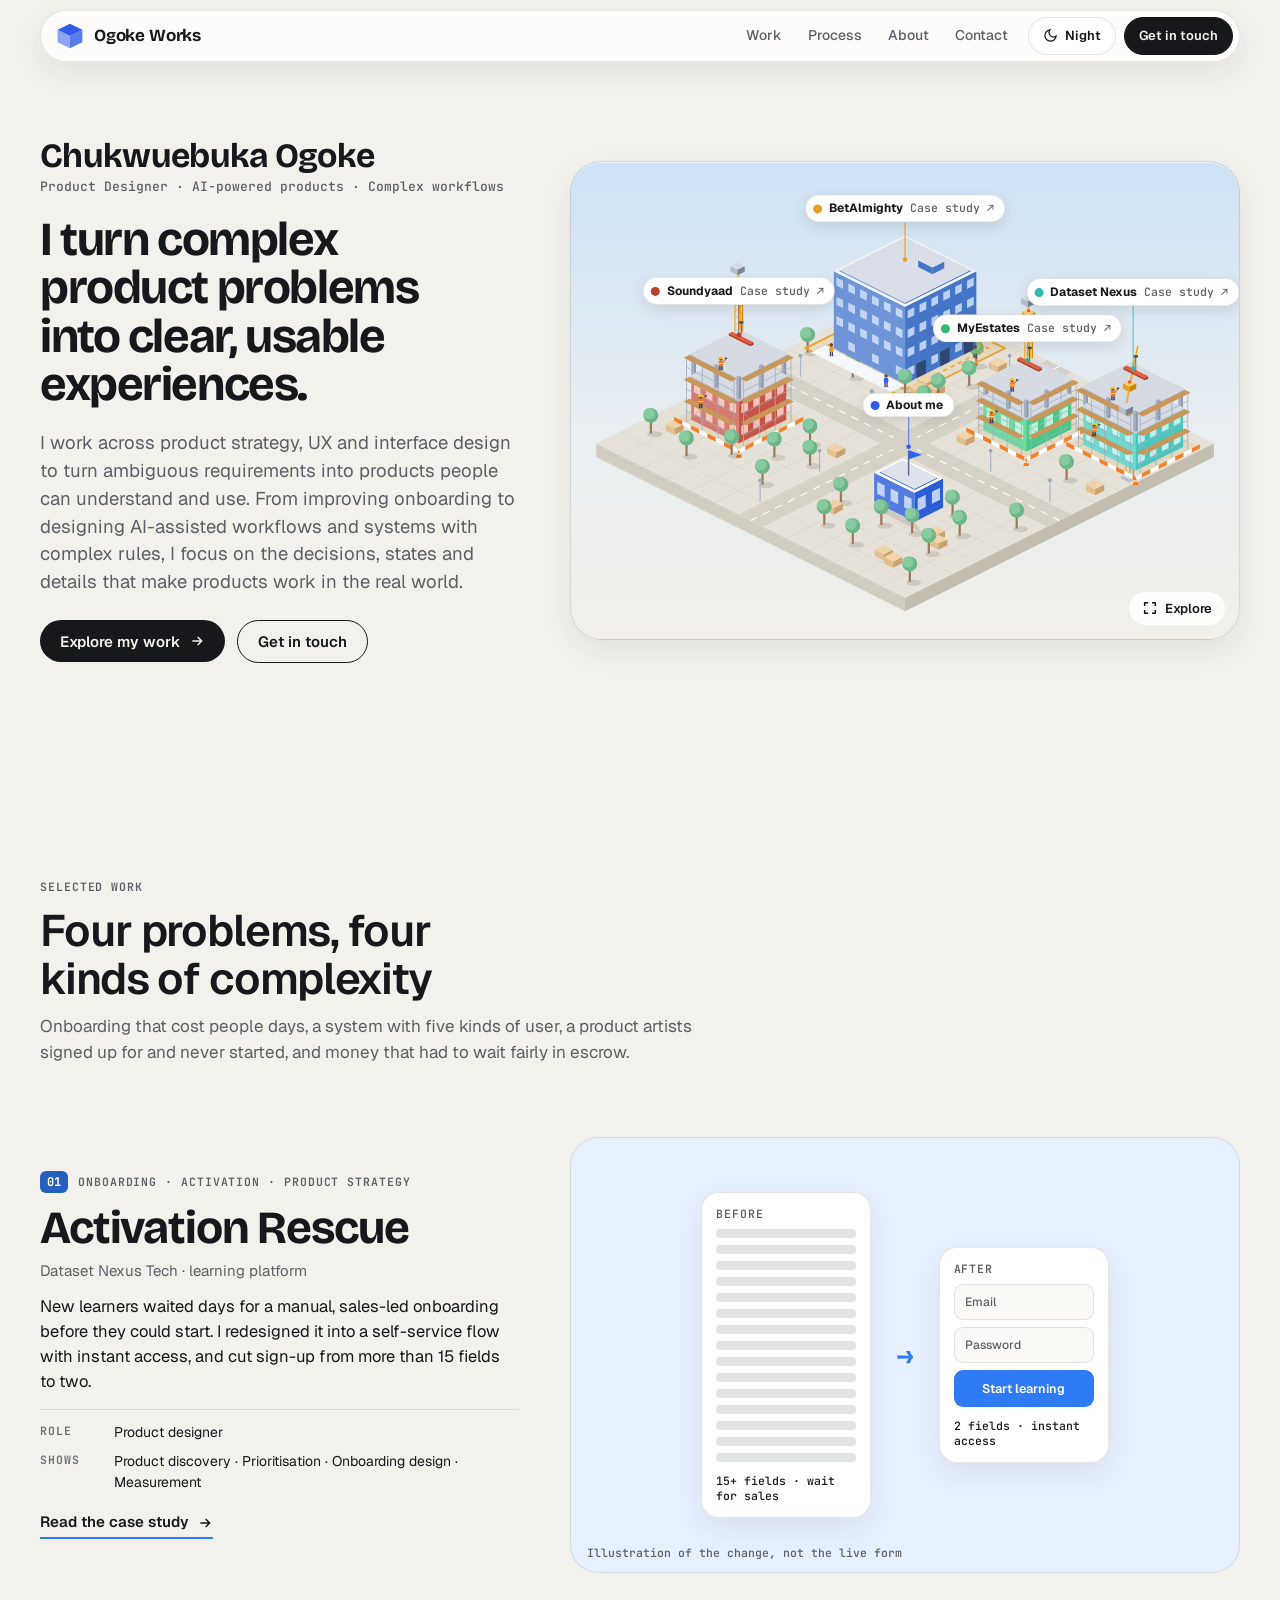
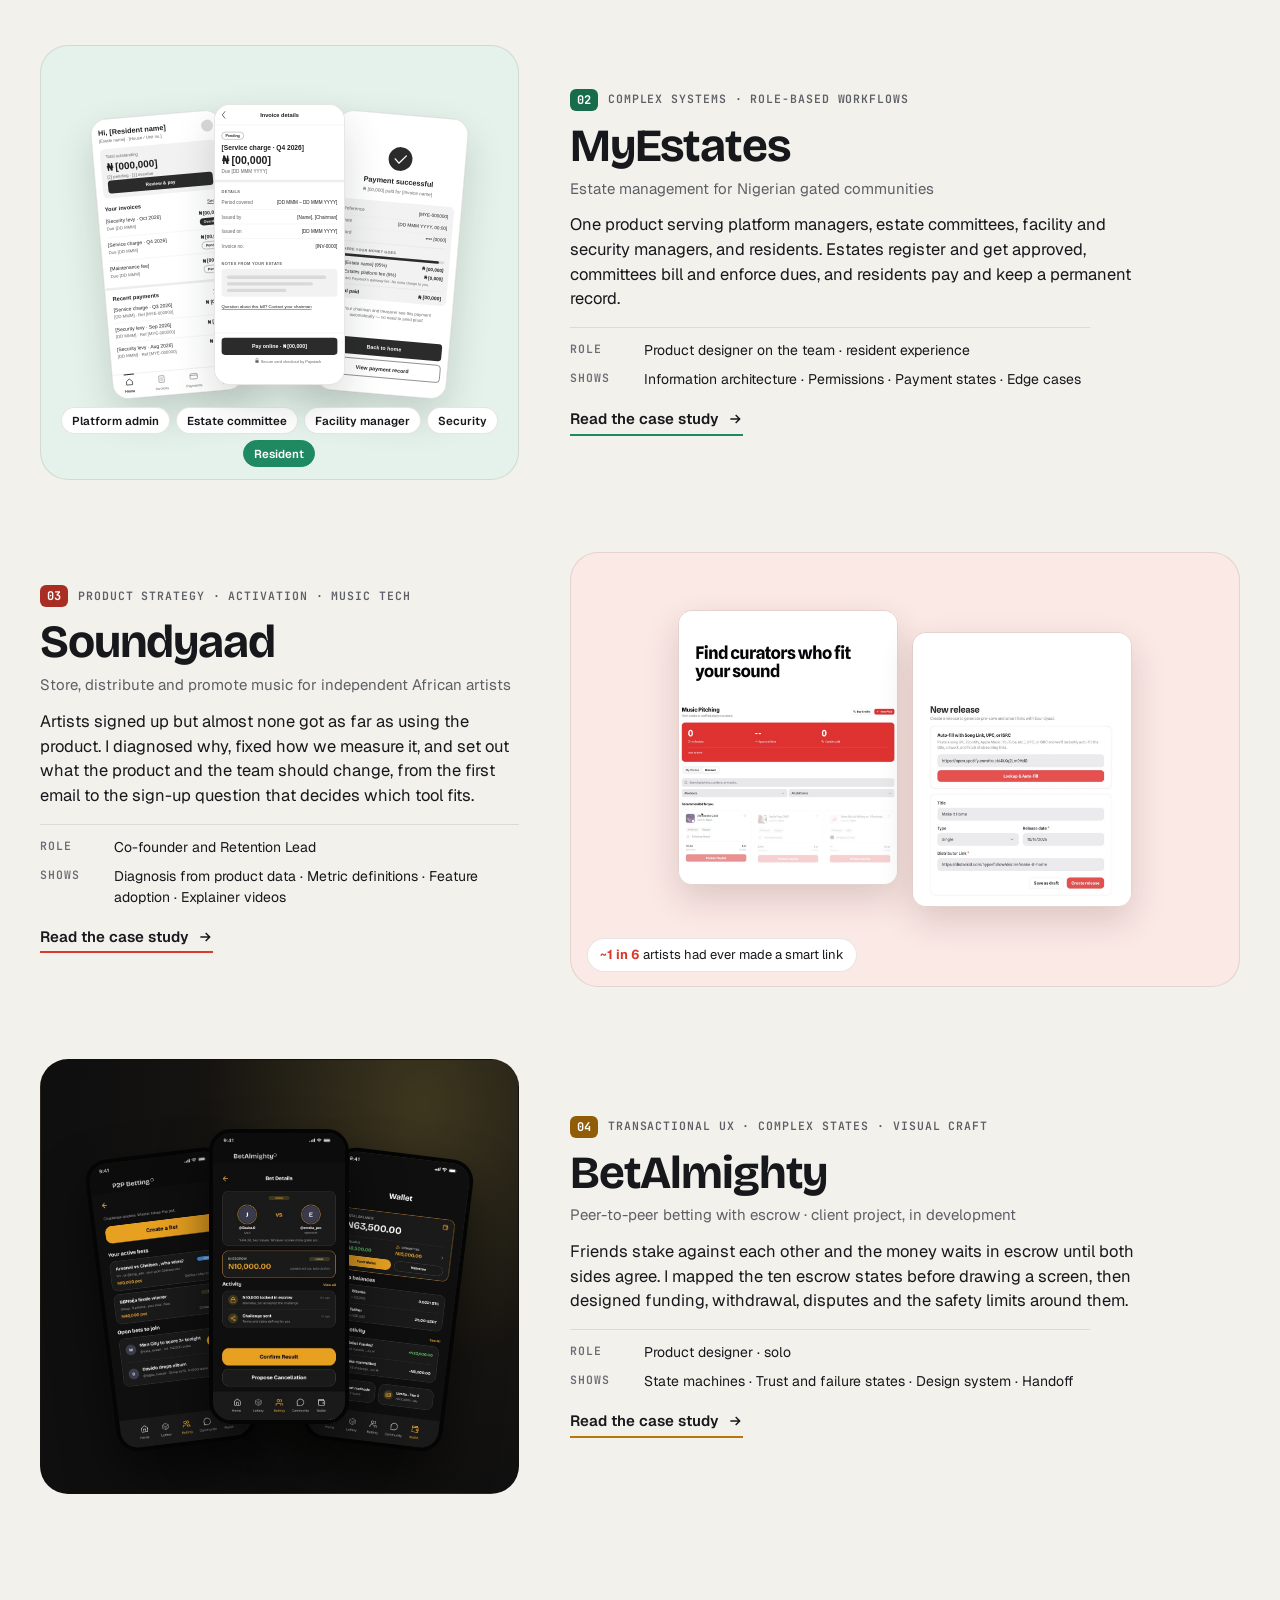
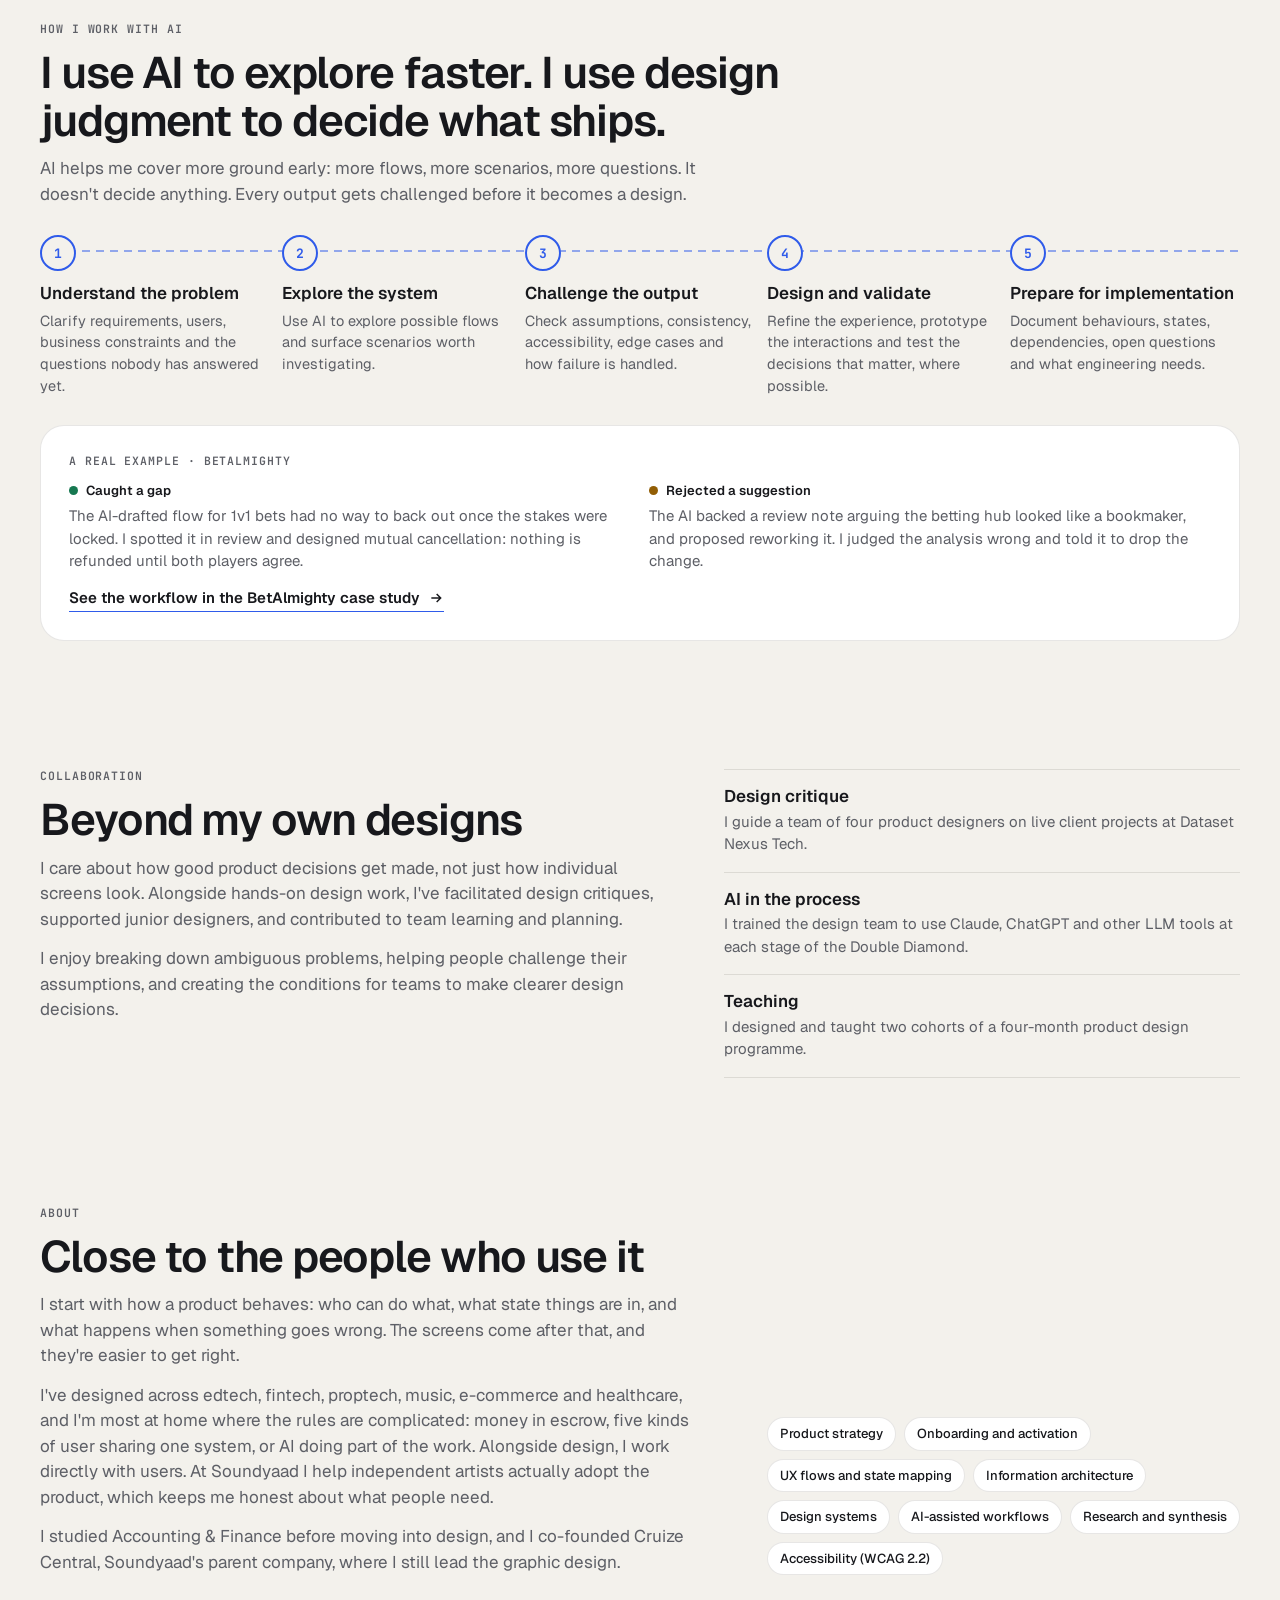
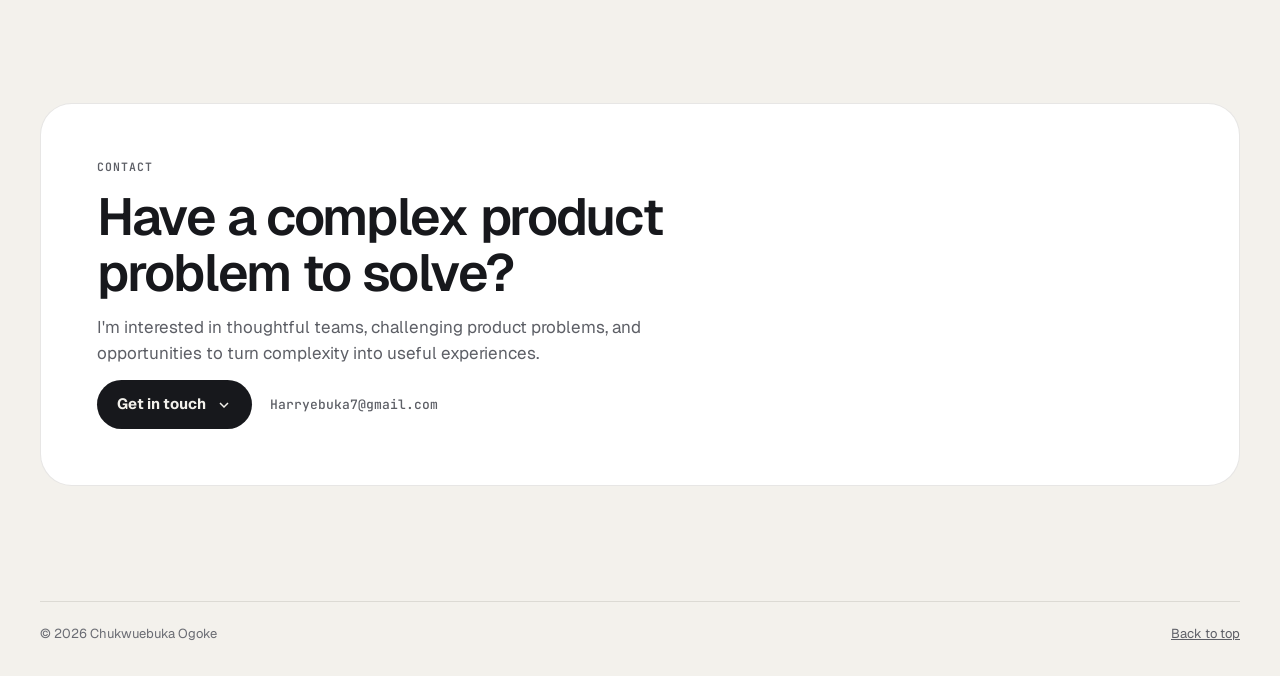
==== commit 9de1d03e: "Show MyEstates under construction in the city Adds scaffolding and a crane like the other buildings " ====
--- a/index.html
+++ b/index.html
@@ -235,7 +235,7 @@
 </div>
 
 
-<script src="/assets/home.js?v=10" defer></script>
+<script src="/assets/home.js?v=11" defer></script>
 
 </body>
 </html>
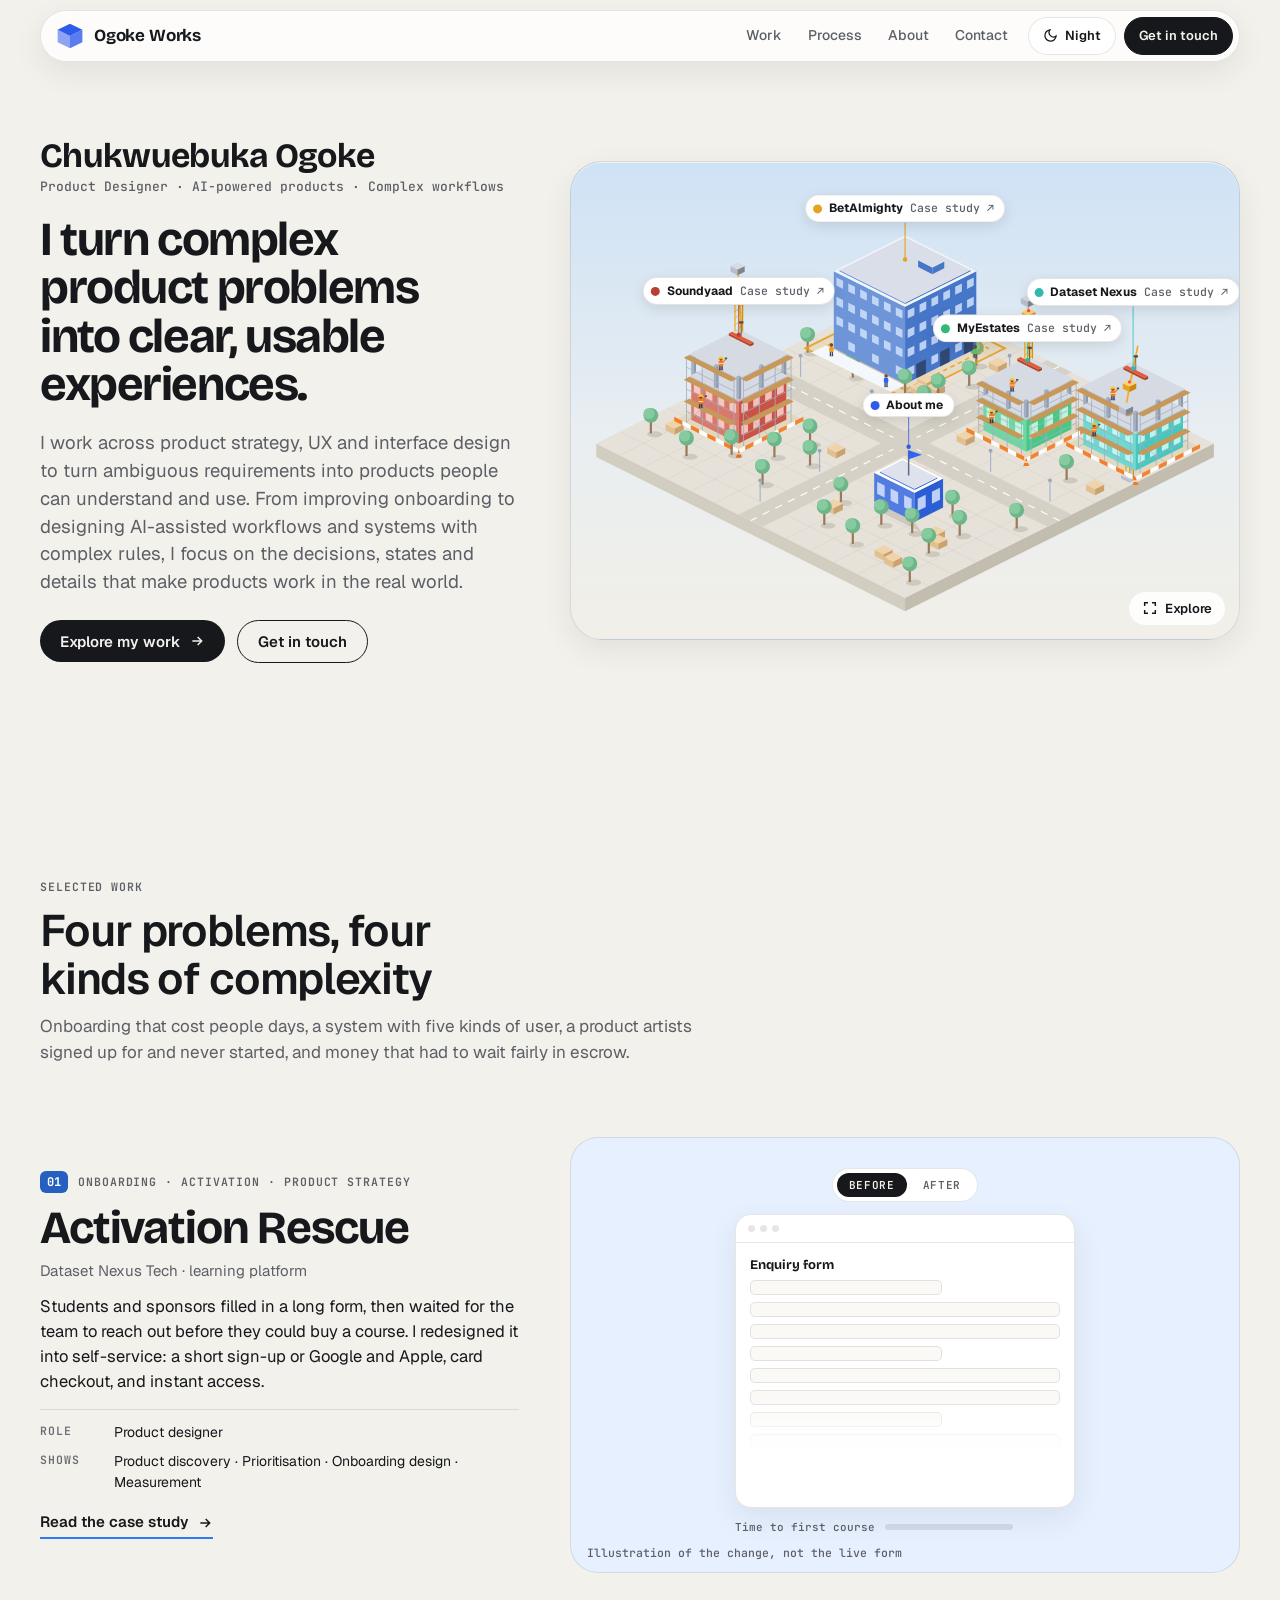
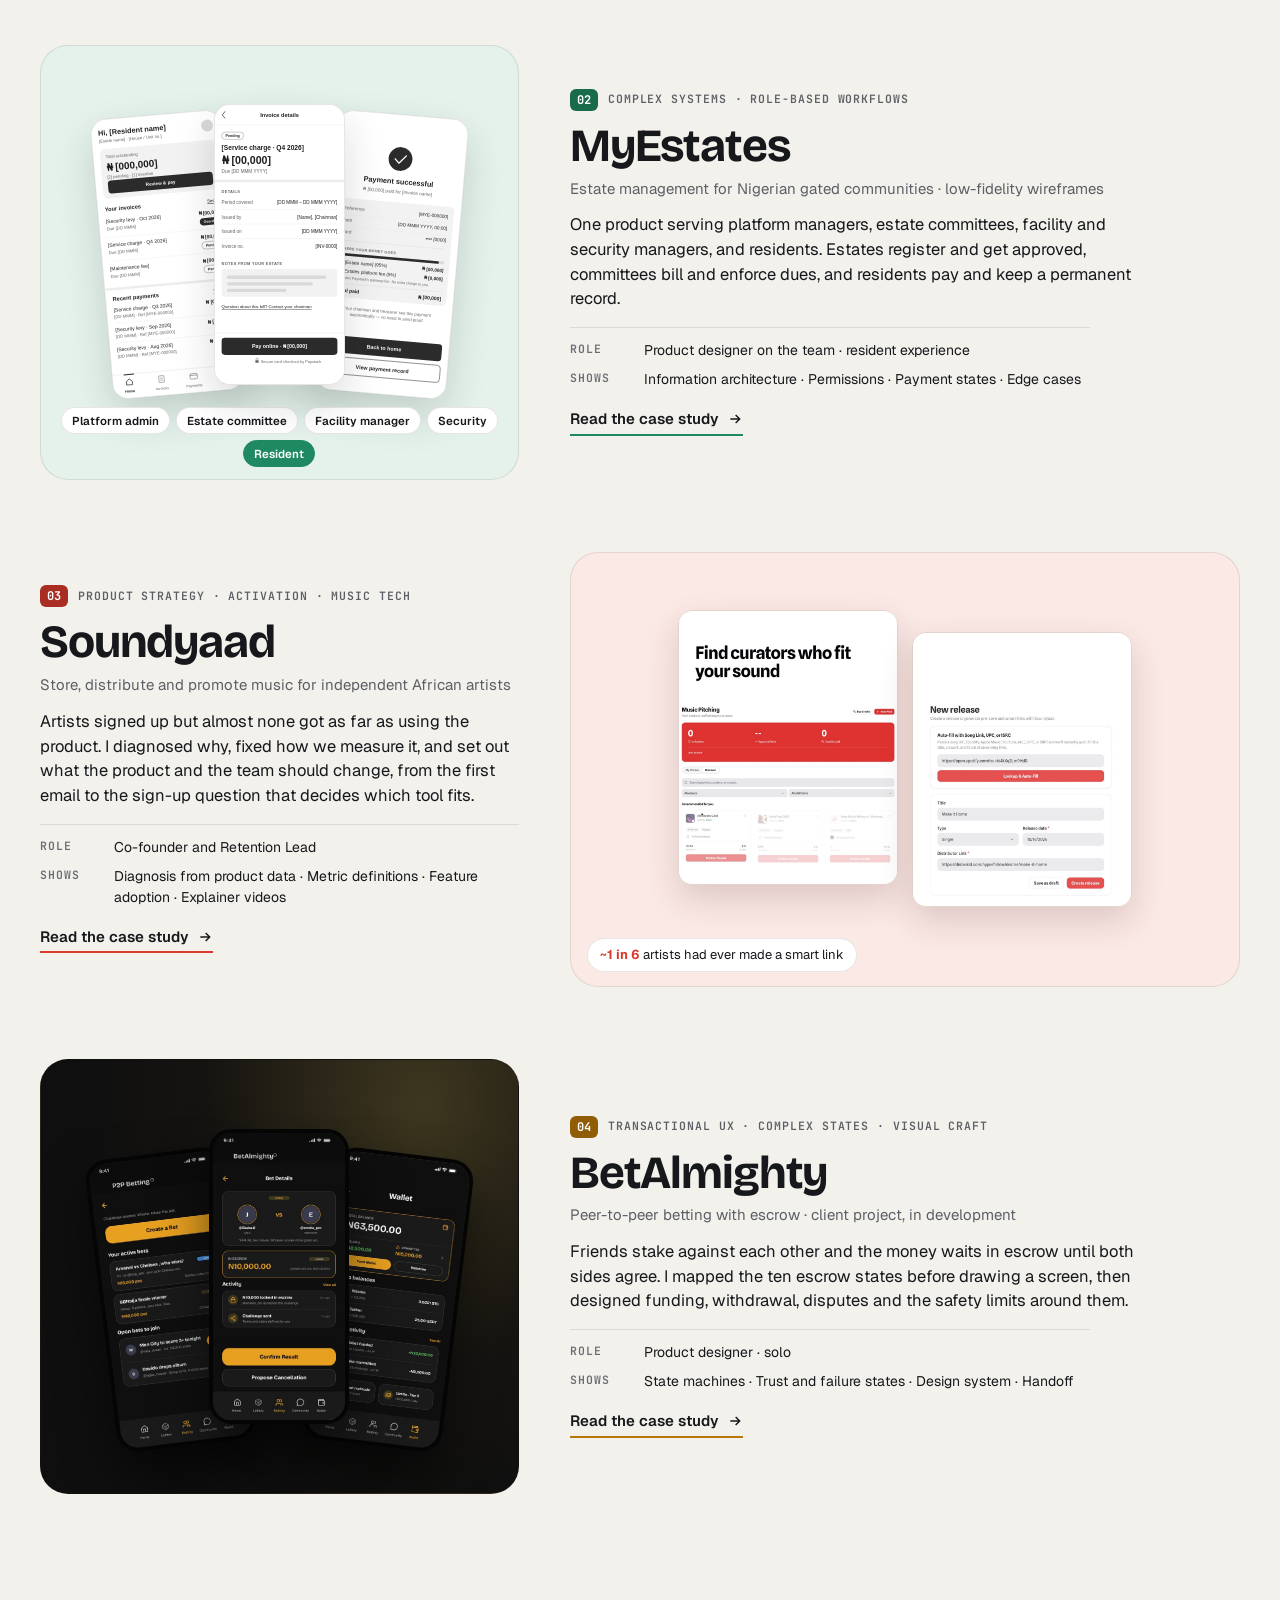
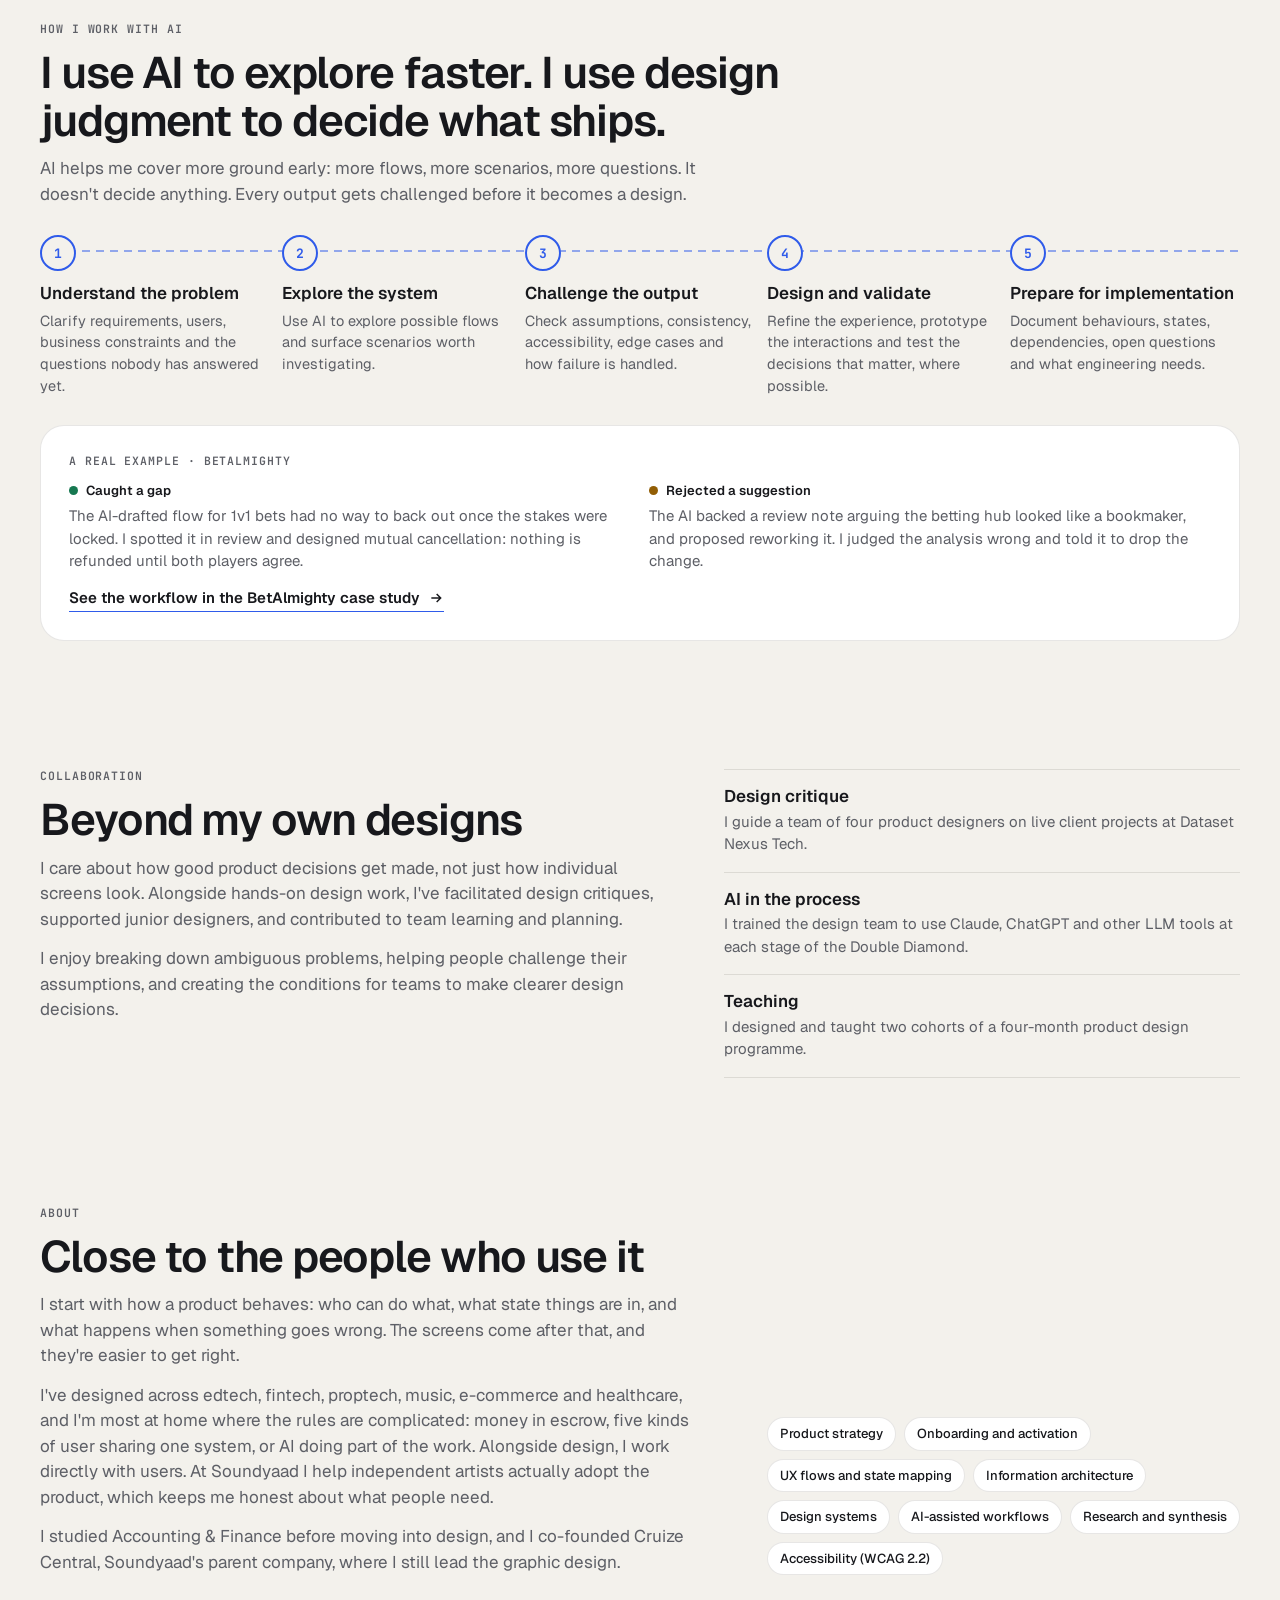
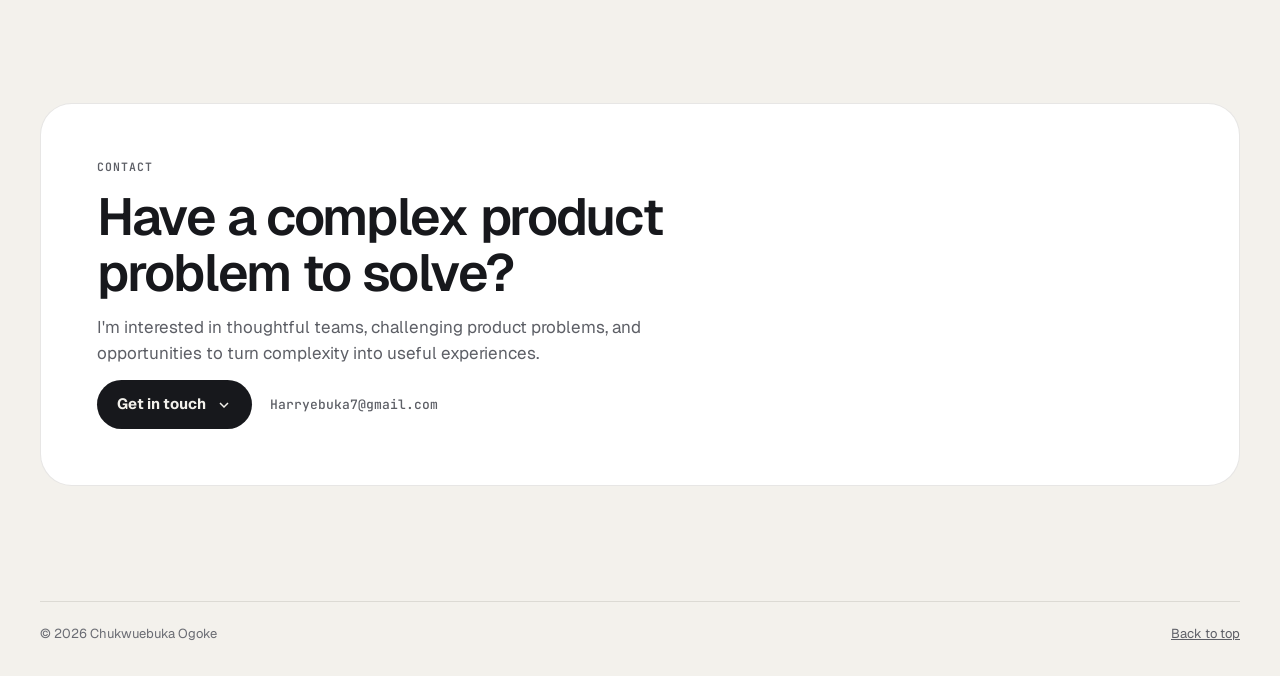
==== commit 59b4f65e: "Activation Rescue screens and animation, MyEstates fidelity, Soundyaad release video - Activation Re" ====
--- a/index.html
+++ b/index.html
@@ -22,7 +22,7 @@
 <link rel="preconnect" href="https://fonts.googleapis.com">
 <link rel="preconnect" href="https://fonts.gstatic.com" crossorigin>
 <link rel="stylesheet" href="https://fonts.googleapis.com/css2?family=Bricolage+Grotesque:opsz,wght@12..96,500;12..96,700;12..96,800&family=Geist:wght@400;500;600;700&family=JetBrains+Mono:wght@500;600&display=swap">
-<link rel="stylesheet" href="/assets/site.css?v=11">
+<link rel="stylesheet" href="/assets/site.css?v=15">
 </head>
 <body>
 
@@ -72,7 +72,7 @@
           <span class="pj-k"><b>01</b>Onboarding · Activation · Product strategy</span>
           <h3 id="pj1">Activation Rescue</h3>
           <p class="pj-sub">Dataset Nexus Tech · learning platform</p>
-          <p>New learners waited days for a manual, sales-led onboarding before they could start. I redesigned it into a self-service flow with instant access, and cut sign-up from more than 15 fields to two.</p>
+          <p>Students and sponsors filled in a long form, then waited for the team to reach out before they could buy a course. I redesigned it into self-service: a short sign-up or Google and Apple, card checkout, and instant access.</p>
           <dl class="pj-meta"><div><dt>Role</dt><dd>Product designer</dd></div><div><dt>Shows</dt><dd>Product discovery · Prioritisation · Onboarding design · Measurement</dd></div></dl>
           <a class="pj-cta" href="/activation-rescue">Read the case study <svg width="16" height="16" viewBox="0 0 24 24" fill="none" stroke="currentColor" stroke-width="2.2" aria-hidden="true"><path d="M5 12h14M13 6l6 6-6 6"/></svg></a>
         </div>
@@ -80,7 +80,28 @@
           <span class="formcmp">
             <span class="fc before"><small>Before</small><i></i><i></i><i></i><i></i><i></i><i></i><i></i><i></i><i></i><i></i><i></i><i></i><i></i><i></i><i></i><em>15+ fields · wait for sales</em></span>
             <span class="fc-arrow">→</span>
-            <span class="fc after"><small>After</small><i class="f">Email</i><i class="f">Password</i><i class="go">Start learning</i><em>2 fields · instant access</em></span>
+            <span class="fc after"><small>After</small><i class="f">Name</i><i class="f">Email</i><i class="f">Password</i><i class="go">Start learning</i><em>Short form · instant access</em></span>
+          </span>
+          <span class="arx">
+            <span class="arx-tabs"><b class="t-b">Before</b><b class="t-a">After</b></span>
+            <span class="arx-win">
+              <span class="arx-dots"><i></i><i></i><i></i></span>
+              <span class="arx-scene s-b">
+                <span class="arx-h">Enquiry form</span>
+                <span class="arx-clip"><span class="arx-list"><i></i><i></i><i></i><i></i><i></i><i></i><i></i><i></i><i></i><i></i><i></i><i></i><i></i><i></i><i></i><i></i><i></i><i></i></span></span>
+                <span class="arx-toast wait">Thanks. Someone from our team will contact you.</span>
+              </span>
+              <span class="arx-scene s-a">
+                <span class="arx-h">Create an account</span>
+                <span class="arx-f f1"><small>Name</small><i></i></span>
+                <span class="arx-f f2"><small>Email</small><i></i></span>
+                <span class="arx-f f3"><small>Password</small><i></i></span>
+                <span class="arx-f f4"><small>Card</small><i></i></span>
+                <span class="arx-go">Pay and start learning</span>
+                <span class="arx-toast done">✓ Paid. Course unlocked.</span>
+              </span>
+            </span>
+            <span class="arx-time"><span class="arx-k">Time to first course</span><span class="arx-track"><i></i></span><span class="arx-v"><b class="d1">Day 1</b><b class="d2">Day 2</b><b class="d3">Day 3</b><b class="now">Instant</b></span></span>
           </span>
           <span class="pj-note">Illustration of the change, not the live form</span>
         </a>
@@ -90,7 +111,7 @@
         <div class="pj-text">
           <span class="pj-k"><b>02</b>Complex systems · Role-based workflows</span>
           <h3 id="pj2">MyEstates</h3>
-          <p class="pj-sub">Estate management for Nigerian gated communities</p>
+          <p class="pj-sub">Estate management for Nigerian gated communities · low-fidelity wireframes</p>
           <p>One product serving platform managers, estate committees, facility and security managers, and residents. Estates register and get approved, committees bill and enforce dues, and residents pay and keep a permanent record.</p>
           <dl class="pj-meta"><div><dt>Role</dt><dd>Product designer on the team · resident experience</dd></div><div><dt>Shows</dt><dd>Information architecture · Permissions · Payment states · Edge cases</dd></div></dl>
           <a class="pj-cta" href="/myestate">Read the case study <svg width="16" height="16" viewBox="0 0 24 24" fill="none" stroke="currentColor" stroke-width="2.2" aria-hidden="true"><path d="M5 12h14M13 6l6 6-6 6"/></svg></a>
@@ -235,7 +256,7 @@
 </div>
 
 
-<script src="/assets/home.js?v=11" defer></script>
+<script src="/assets/home.js?v=14" defer></script>
 
 </body>
 </html>
--- a/assets/site.css
+++ b/assets/site.css
@@ -697,8 +697,88 @@
 .cs .yt figcaption a{color:var(--c-gold-b)}
 @media (prefers-reduced-motion: reduce){.cs .yt-play img,.cs .yt-btn{transition:none}}
 /* a landscape video beside a vertical short, at the same height */
-.cs .vids{display:grid;grid-template-columns:minmax(0,3.16fr) minmax(0,1fr);gap:14px;align-items:start}
+.cs .vids{display:grid;grid-template-columns:minmax(0,1.46fr) minmax(0,1fr);gap:14px;align-items:start}
+.cs .vids .yt.short{grid-column:2;grid-row:1/span 2}
 .cs .vids .yt{margin:0}
 .cs .yt.short .yt-play,.cs .yt.short iframe{aspect-ratio:9/16}
-@media (max-width:640px){.cs .vids{grid-template-columns:1fr}.cs .yt.short{max-width:260px;justify-self:center;width:100%}}
+@media (max-width:640px){.cs .vids{grid-template-columns:1fr}.cs .vids .yt.short{grid-column:auto;grid-row:auto;max-width:260px;justify-self:center;width:100%}}
 .cs .yt.short .yt-play img{object-fit:contain;background:#fff}
+.cs p a:not(.x){color:var(--c-gold-b);text-underline-offset:3px}
+/* desktop screens: a cropped preview of the top, the full screen in the viewer */
+.cs h3.webs-k{margin-top:14px;font:600 11px var(--mono);letter-spacing:.08em;text-transform:uppercase;color:var(--c-gold)}
+.cs .webs{display:grid;grid-template-columns:repeat(auto-fill,minmax(240px,1fr));gap:18px 14px}
+.cs .webs .shot button{border-radius:14px;background:#fff}
+.cs .webs .shot img{aspect-ratio:16/10;object-fit:cover;object-position:top}
+
+/* Activation Rescue: before / after animation (the static comparison stays for reduced motion) */
+.arx{display:none}
+@media (prefers-reduced-motion: no-preference){
+  .p-dnt .formcmp{display:none}
+  .arx{--d:13s;display:grid;gap:12px;justify-items:center;width:clamp(250px,30vw,340px);padding:26px 0 34px}
+}
+.arx-tabs{display:flex;gap:4px;padding:4px;border-radius:999px;background:var(--solid);border:1px solid var(--line)}
+.arx-tabs b{font:600 11px var(--mono);letter-spacing:.06em;text-transform:uppercase;padding:5px 12px;border-radius:999px;color:var(--muted)}
+.arx-win{position:relative;width:100%;height:clamp(292px,23vw,300px);background:var(--solid);border:1px solid var(--line);border-radius:16px;box-shadow:var(--shadow);overflow:hidden}
+.arx-dots{display:flex;gap:5px;padding:10px 12px;border-bottom:1px solid var(--line)}
+.arx-dots i{width:7px;height:7px;border-radius:50%;background:var(--line)}
+.arx-scene{position:absolute;inset:30px 0 0;padding:12px 14px;display:grid;align-content:start;gap:7px}
+.arx-h{font:700 13px var(--display);color:var(--ink)}
+.arx-clip{height:clamp(150px,14vw,170px);overflow:hidden;-webkit-mask:linear-gradient(#000 70%,transparent);mask:linear-gradient(#000 70%,transparent)}
+.arx-list{display:grid;gap:7px}
+.arx-list i{display:block;height:15px;border-radius:5px;border:1px solid var(--line);background:var(--bg2)}
+.arx-list i:nth-child(3n+1){width:62%}
+.arx-toast{position:absolute;left:12px;right:12px;bottom:12px;font:500 11.5px/1.35 var(--body);padding:9px 11px;border-radius:10px;color:var(--ink);background:var(--bg2);border:1px solid var(--line)}
+.arx-toast.done{background:var(--pc);border-color:var(--pc);color:#fff;font-weight:600}
+.arx-f{display:grid;gap:3px}
+.arx-f small{font:500 10px var(--body);color:var(--muted)}
+.arx-f i{display:block;height:19px;border-radius:6px;border:1px solid var(--line);background:var(--bg2);position:relative;overflow:hidden}
+.arx-f i::after{content:"";position:absolute;left:8px;top:7px;height:5px;width:0;border-radius:3px;background:color-mix(in srgb,var(--ink) 55%,transparent)}
+.arx-go{margin-top:2px;font:600 11.5px var(--body);color:#fff;background:var(--pc);padding:7px;border-radius:7px;text-align:center}
+.arx-time{display:grid;grid-template-columns:auto 1fr auto;align-items:center;gap:10px;width:100%;font:500 11px var(--mono);color:var(--muted)}
+.arx-track{height:6px;border-radius:99px;background:color-mix(in srgb,var(--ink) 10%,transparent);overflow:hidden}
+.arx-track i{display:block;height:100%;width:0;border-radius:99px;background:var(--muted)}
+.arx-v{display:grid;min-width:52px;text-align:right}
+.arx-v b{grid-area:1/1;font:600 11px var(--mono);color:var(--ink);opacity:0}
+.arx-v b.now{color:var(--pc)}
+
+/* starting frame, before the loop runs */
+.s-a,.arx-toast{opacity:0}
+.arx-tabs .t-b{background:var(--ink);color:var(--bg)}
+
+@media (prefers-reduced-motion: no-preference){
+  .arx.run .s-b{animation:arx-sb var(--d) infinite}
+  .arx.run .s-a{animation:arx-sa var(--d) infinite}
+  .arx.run .t-b{animation:arx-tb var(--d) infinite}
+  .arx.run .t-a{animation:arx-ta var(--d) infinite}
+  .arx.run .arx-list{animation:arx-scroll var(--d) infinite cubic-bezier(.45,0,.55,1)}
+  .arx.run .arx-toast.wait{animation:arx-wait var(--d) infinite}
+  .arx.run .f1 i::after{animation:arx-f1 var(--d) infinite}
+  .arx.run .f2 i::after{animation:arx-f2 var(--d) infinite}
+  .arx.run .f3 i::after{animation:arx-f3 var(--d) infinite}
+  .arx.run .f4 i::after{animation:arx-f4 var(--d) infinite}
+  .arx.run .arx-go{animation:arx-go var(--d) infinite}
+  .arx.run .arx-toast.done{animation:arx-done var(--d) infinite}
+  .arx.run .arx-track i{animation:arx-track var(--d) infinite}
+  .arx.run .d1{animation:arx-d1 var(--d) infinite}
+  .arx.run .d2{animation:arx-d2 var(--d) infinite}
+  .arx.run .d3{animation:arx-d3 var(--d) infinite}
+  .arx.run .now{animation:arx-now var(--d) infinite}
+}
+/* 0–47%: before. 50–97%: after. */
+@keyframes arx-sb{0%,45%{opacity:1;transform:none}48%,98%{opacity:0;transform:translateX(-10%)}100%{opacity:1;transform:none}}
+@keyframes arx-sa{0%,48%{opacity:0;transform:translateX(10%)}51%,96%{opacity:1;transform:none}98%,100%{opacity:0}}
+@keyframes arx-tb{0%,47%{background:var(--ink);color:var(--bg)}50%,97%{background:transparent;color:var(--muted)}100%{background:var(--ink);color:var(--bg)}}
+@keyframes arx-ta{0%,47%{background:transparent;color:var(--muted)}50%,97%{background:var(--pc);color:#fff}100%{background:transparent;color:var(--muted)}}
+@keyframes arx-scroll{0%,4%{transform:none}26%,100%{transform:translateY(-58%)}}
+@keyframes arx-wait{0%,27%{opacity:0;transform:translateY(8px)}30%,46%{opacity:1;transform:none}49%,100%{opacity:0}}
+@keyframes arx-f1{0%,53%{width:0}58%,97%{width:45%}100%{width:0}}
+@keyframes arx-f2{0%,58%{width:0}64%,97%{width:68%}100%{width:0}}
+@keyframes arx-f3{0%,64%{width:0}69%,97%{width:38%}100%{width:0}}
+@keyframes arx-f4{0%,69%{width:0}75%,97%{width:58%}100%{width:0}}
+@keyframes arx-go{0%,77%{transform:none;filter:none}78.5%{transform:scale(.95);filter:brightness(.9)}80%,100%{transform:none;filter:none}}
+@keyframes arx-done{0%,80%{opacity:0;transform:translateY(8px)}83%,96%{opacity:1;transform:none}99%,100%{opacity:0}}
+@keyframes arx-track{0%,30%{width:0;background:var(--muted)}46%,48%{width:82%;background:var(--muted)}49.9%{width:82%}50%,80%{width:0;background:var(--pc)}82%,96%{width:100%;background:var(--pc)}99%,100%{width:0}}
+@keyframes arx-d1{0%,31%{opacity:0}32%,36%{opacity:1}37%,100%{opacity:0}}
+@keyframes arx-d2{0%,36%{opacity:0}37%,41%{opacity:1}42%,100%{opacity:0}}
+@keyframes arx-d3{0%,41%{opacity:0}42%,47%{opacity:1}48%,100%{opacity:0}}
+@keyframes arx-now{0%,81%{opacity:0}83%,96%{opacity:1}99%,100%{opacity:0}}
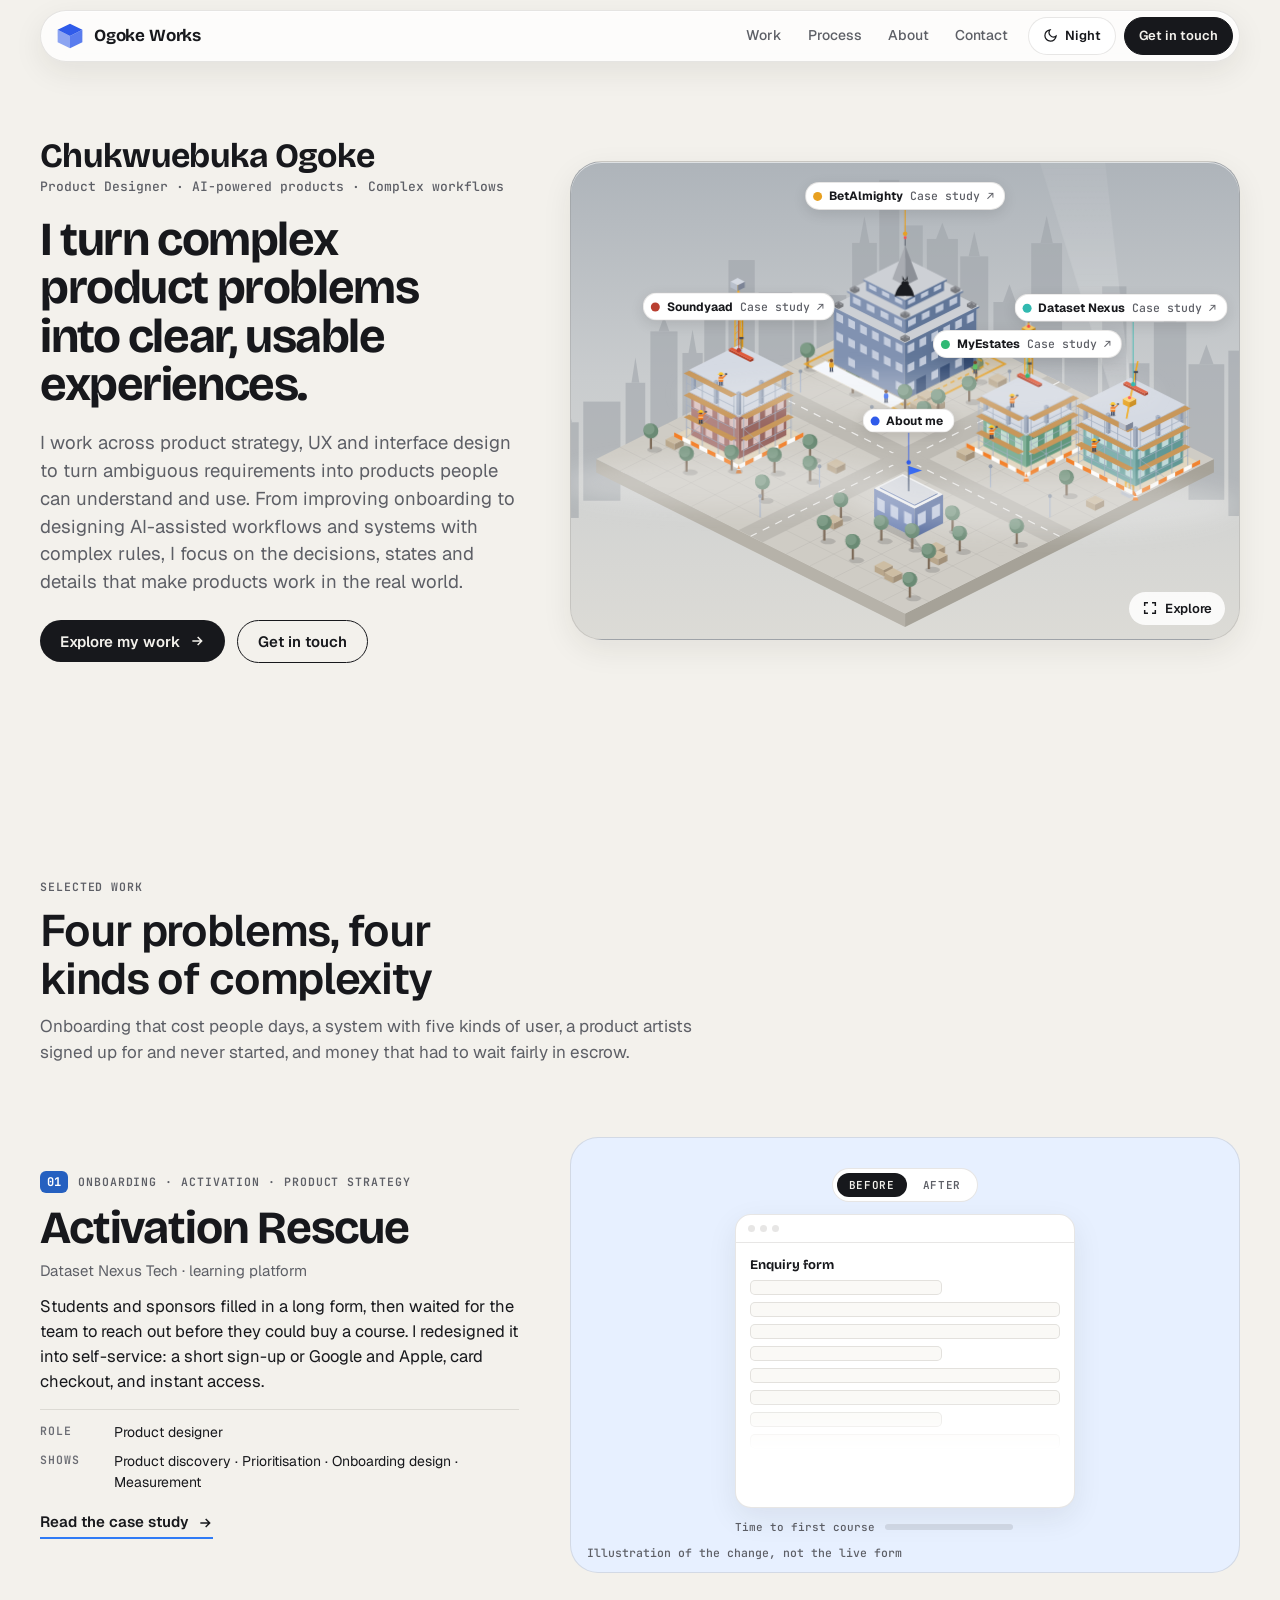
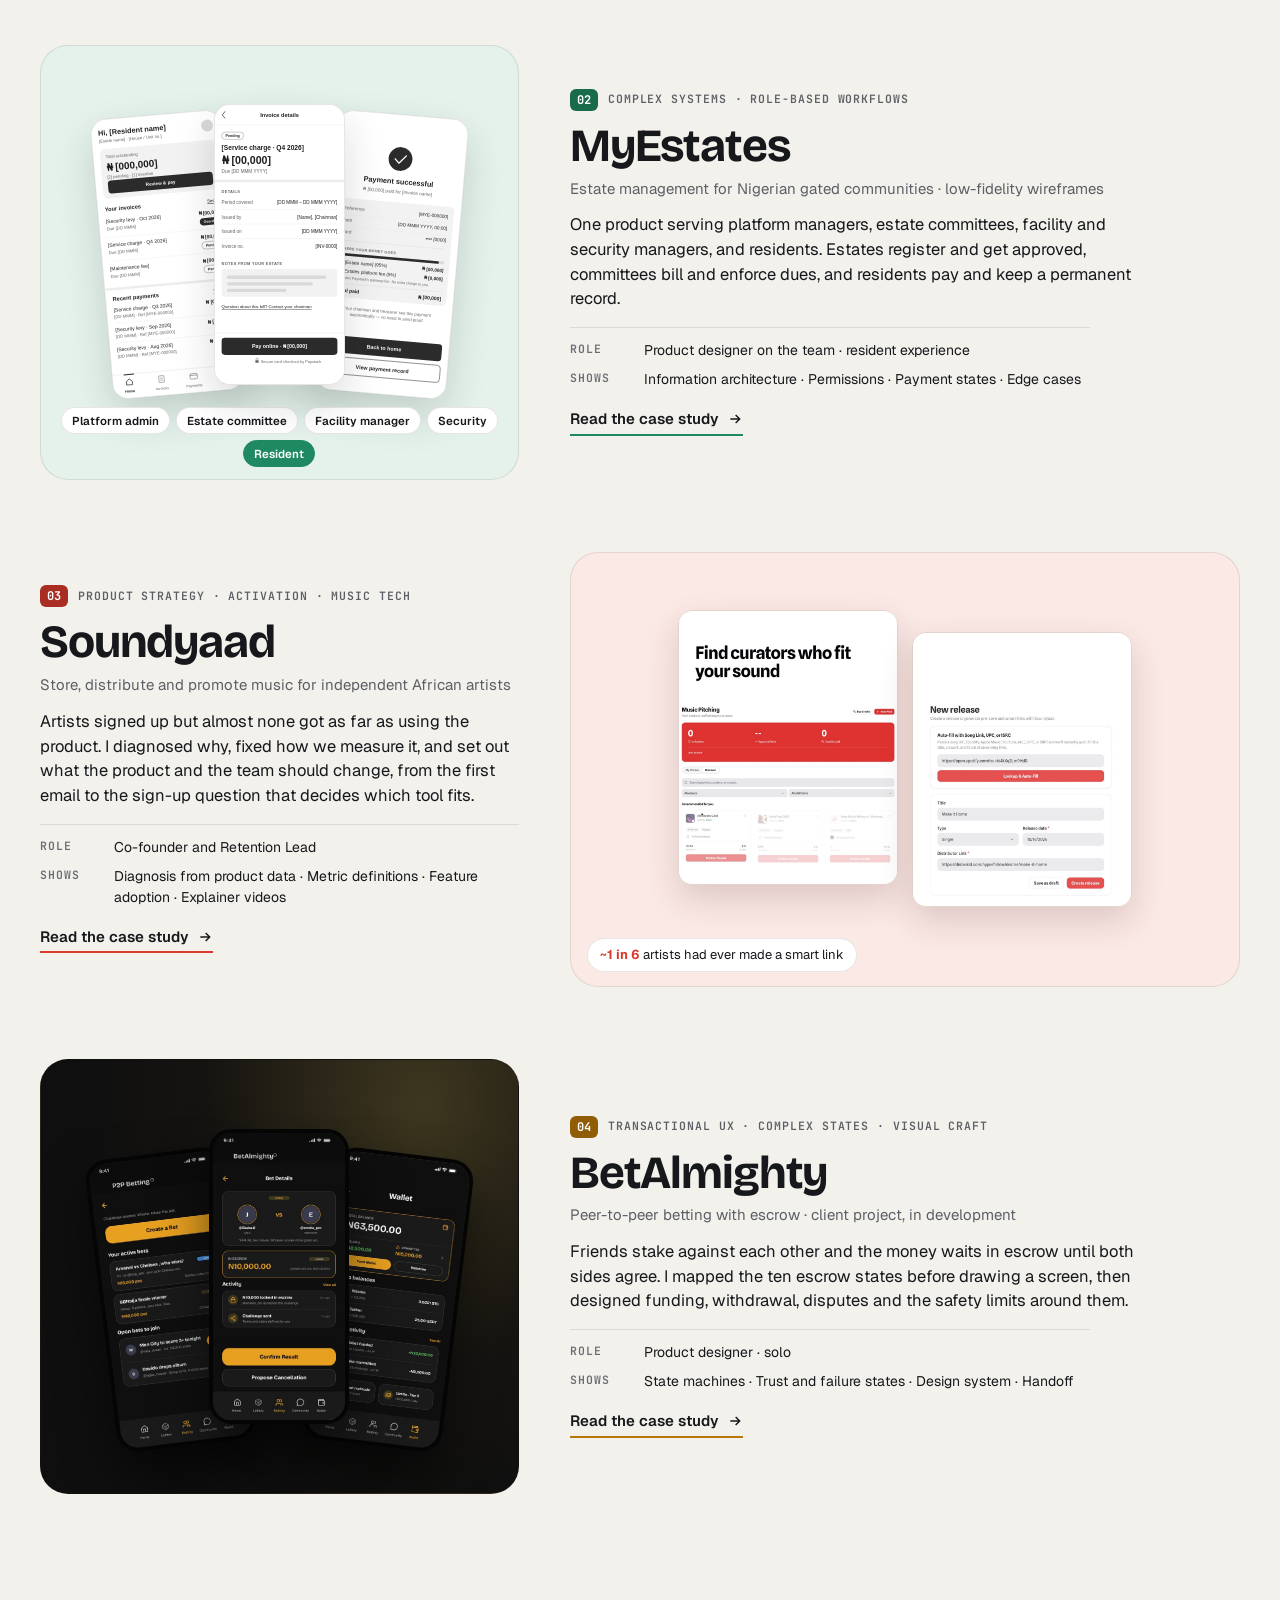
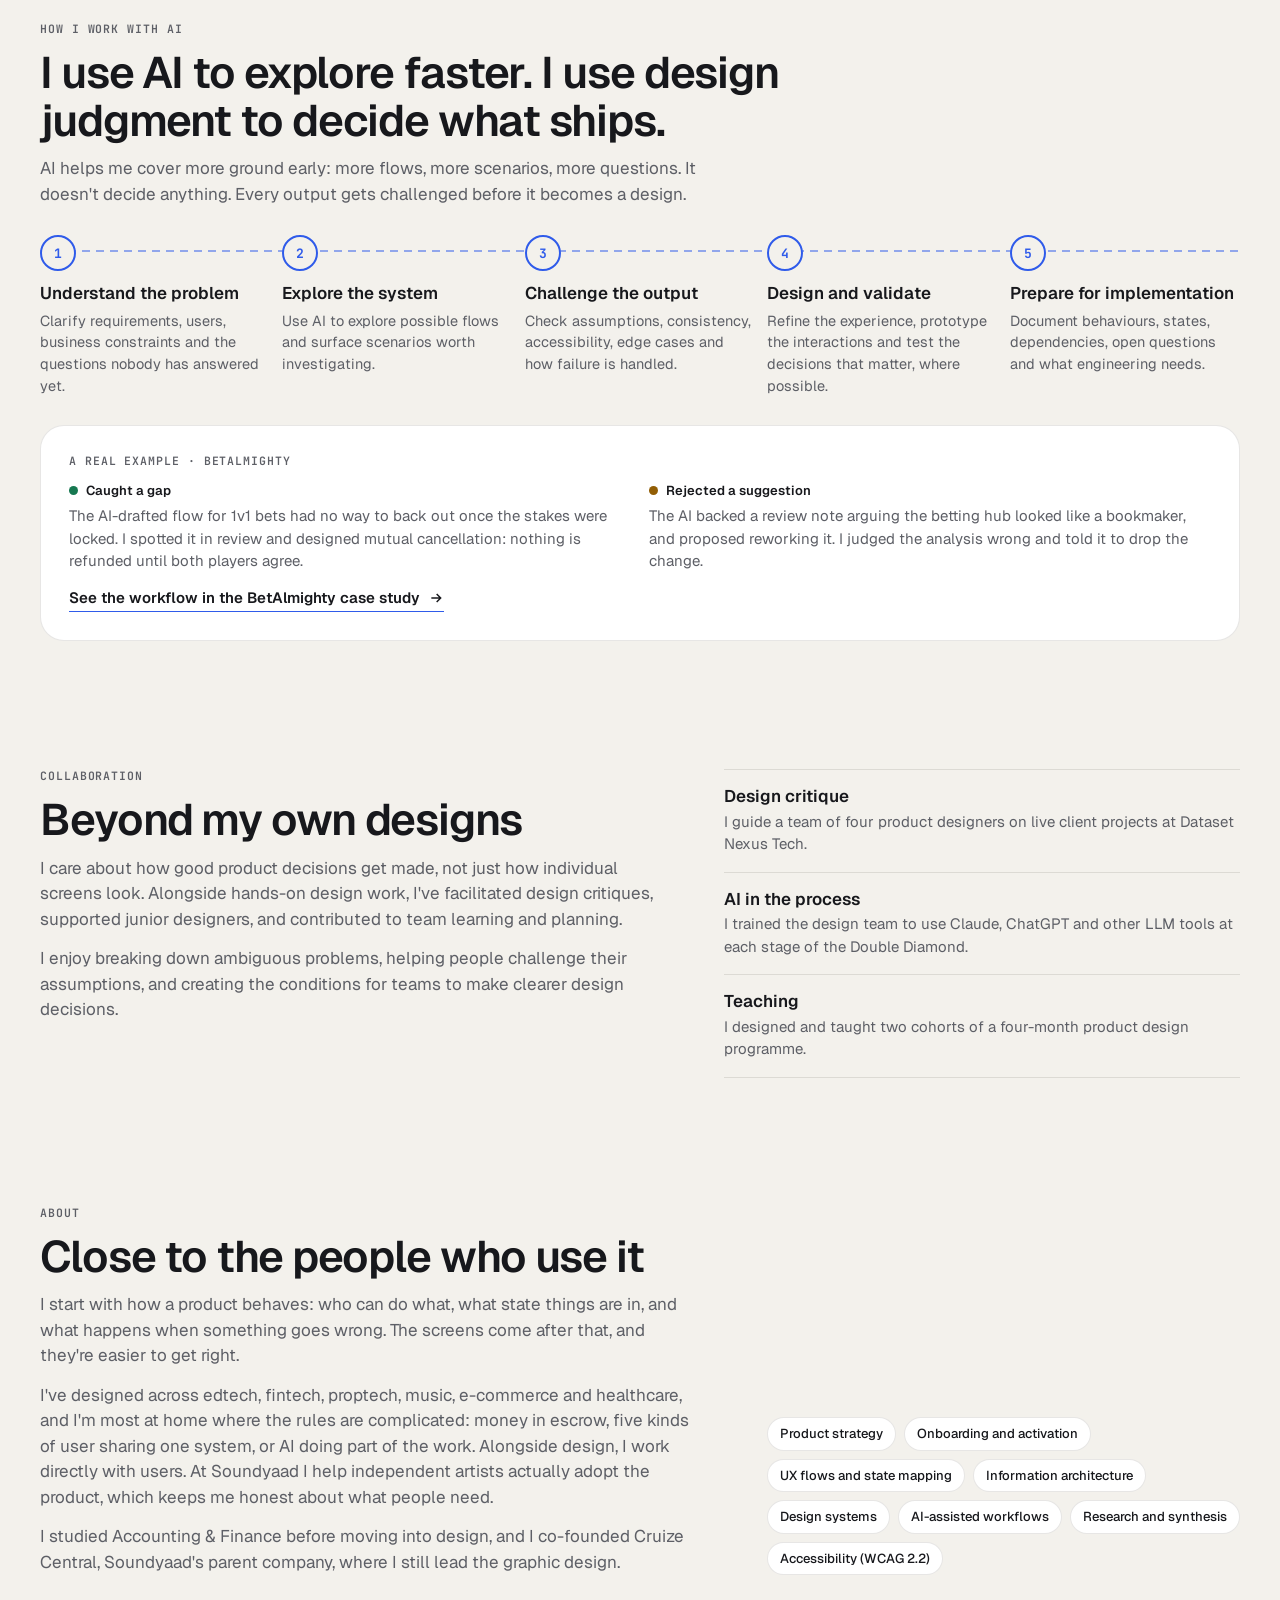
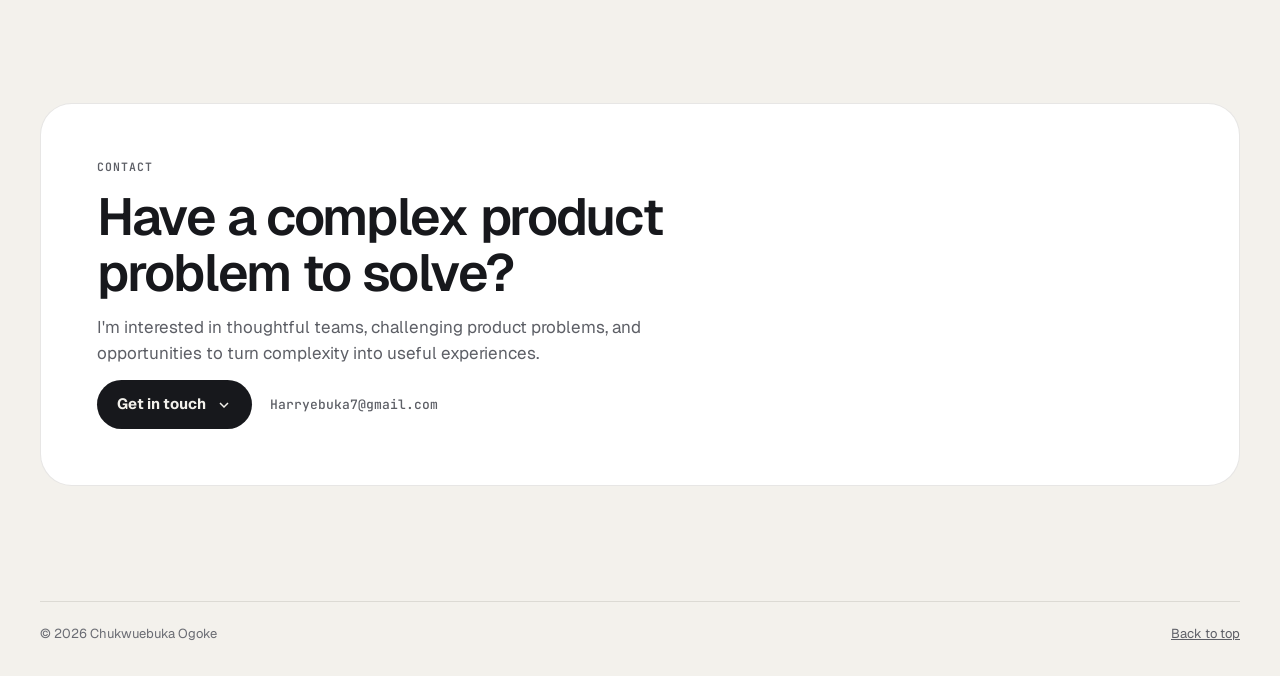
==== commit d63e7f50: "Gotham city, a show/hide toggle for the city card, and a first-visit intro - The city takes on a Got" ====
--- a/index.html
+++ b/index.html
@@ -22,7 +22,7 @@
 <link rel="preconnect" href="https://fonts.googleapis.com">
 <link rel="preconnect" href="https://fonts.gstatic.com" crossorigin>
 <link rel="stylesheet" href="https://fonts.googleapis.com/css2?family=Bricolage+Grotesque:opsz,wght@12..96,500;12..96,700;12..96,800&family=Geist:wght@400;500;600;700&family=JetBrains+Mono:wght@500;600&display=swap">
-<link rel="stylesheet" href="/assets/site.css?v=15">
+<link rel="stylesheet" href="/assets/site.css?v=19">
 </head>
 <body>
 
@@ -242,7 +242,10 @@
           </div>
         </div>
         <aside class="hud panel" id="panel" aria-live="polite"></aside>
-        <button type="button" class="xclose" id="xclose"><svg width="16" height="16" viewBox="0 0 24 24" fill="none" stroke="currentColor" stroke-width="2.2" aria-hidden="true"><path d="M19 12H5M11 18l-6-6 6-6"/></svg>Back to the page</button>
+        <div class="xbar">
+          <button type="button" class="xclose" id="xclose"><svg width="16" height="16" viewBox="0 0 24 24" fill="none" stroke="currentColor" stroke-width="2.2" aria-hidden="true"><path d="M19 12H5M11 18l-6-6 6-6"/></svg>Back to the page</button>
+          <button type="button" class="xclose ptoggle" id="ptoggle" aria-controls="panel" aria-expanded="true"><svg width="16" height="16" viewBox="0 0 24 24" fill="none" stroke="currentColor" stroke-width="2" aria-hidden="true"><rect x="3" y="4" width="18" height="16" rx="3"/><path d="M9 4v16"/></svg><span>Hide details</span></button>
+        </div>
       </div>
 
   <footer class="foot"><span>© 2026 Chukwuebuka Ogoke</span><a href="#top">Back to top</a></footer>
@@ -256,7 +259,7 @@
 </div>
 
 
-<script src="/assets/home.js?v=14" defer></script>
+<script src="/assets/home.js?v=18" defer></script>
 
 </body>
 </html>
--- a/assets/site.css
+++ b/assets/site.css
@@ -89,8 +89,8 @@
 .hcity::before{content:"";position:absolute;inset:0;z-index:-1;opacity:0;transition:opacity .6s;
   background-image:radial-gradient(1.2px 1.2px at 12% 18%,#fff 98%,transparent),radial-gradient(1px 1px at 28% 9%,#fff 98%,transparent),radial-gradient(1.4px 1.4px at 47% 22%,#fff 98%,transparent),radial-gradient(1px 1px at 63% 12%,#fff 98%,transparent),radial-gradient(1.2px 1.2px at 81% 25%,#fff 98%,transparent),radial-gradient(1px 1px at 92% 8%,#fff 98%,transparent),radial-gradient(1px 1px at 6% 34%,#fff 98%,transparent),radial-gradient(1.2px 1.2px at 72% 34%,#fff 98%,transparent)}
 .hcity[data-sky="night"]::before{opacity:.8}
-.hcity[data-sky="day"]{--sky:linear-gradient(180deg,#CFE2F5 0%,#E9EEF1 58%,#F1EFE8 100%);--cap:rgba(255,255,255,.85);--capink:#17181C}
-.hcity[data-sky="night"]{--sky:linear-gradient(180deg,#070C1C 0%,#111A36 55%,#1D1F3A 100%);--cap:rgba(14,16,28,.75);--capink:#E9ECF5}
+.hcity[data-sky="day"]{--sky:linear-gradient(180deg,#AEB4BA 0%,#C9CCCE 45%,#DCDBD6 100%);--cap:rgba(255,255,255,.85);--capink:#17181C}
+.hcity[data-sky="night"]{--sky:radial-gradient(60% 40% at 78% 14%,rgba(220,228,236,.10),transparent 70%),linear-gradient(180deg,#05080C 0%,#0C1218 50%,#151A20 100%);--cap:rgba(14,16,20,.78);--capink:#E9ECF2}
 #heroScene{position:absolute;inset:0;width:100%;height:100%}
 #heroScene .bld{cursor:pointer;transition:transform .35s cubic-bezier(.2,.8,.2,1)}
 #heroScene .bld:hover{transform:translateY(-7px)}
@@ -193,13 +193,15 @@
 .plan.full .panel{position:absolute;z-index:3;left:16px;top:68px;width:min(360px,calc(100% - 32px));max-height:calc(100% - 84px);overflow:auto;background:var(--solid)}
 .plan.full .zoom{top:16px;right:16px}
 .plan.full .key{left:auto;right:16px;bottom:16px}
-.xclose{position:absolute;z-index:4;left:16px;top:16px;display:inline-flex;align-items:center;gap:8px;border:1px solid var(--line);background:var(--solid);color:var(--ink);border-radius:999px;padding:9px 14px;font:600 13.5px var(--body);cursor:pointer;box-shadow:var(--shadow)}
+.xbar{position:absolute;z-index:4;left:16px;top:16px;display:none;gap:8px}
+.plan.full .xbar{display:flex}
+.xclose{display:inline-flex;align-items:center;gap:8px;border:1px solid var(--line);background:var(--solid);color:var(--ink);border-radius:999px;padding:9px 14px;font:600 13.5px var(--body);cursor:pointer;box-shadow:var(--shadow)}
 .xclose:hover{border-color:var(--accent);color:var(--accent)}
 body:has(.plan.full){overflow:hidden}
 @media (max-width:760px){
   .plan.full .panel{left:8px;right:8px;top:auto;bottom:8px;width:auto;max-height:44dvh;border-radius:22px}
   .plan.full .fhint,.plan.full .key{display:none}
-  .xclose{left:8px;top:8px}
+  .xbar{left:8px;top:8px}
   .plan.full .zoom{top:8px;right:8px}
 }
 
@@ -275,7 +277,7 @@
 /* hero + labels */
 .pulse{animation:pulse 3.2s ease-in-out infinite}
 @keyframes pulse{50%{opacity:.35}}
-.tw{animation:tw 6s ease-in-out infinite}
+.tw{animation:tw 6s ease-in-out infinite;animation-delay:var(--tw,0s)}
 @keyframes tw{50%{opacity:.35}}
 /* construction sites */
 .wk.walk{animation:wkwalk var(--t,5s) ease-in-out infinite alternate}
@@ -782,3 +784,33 @@
 @keyframes arx-d2{0%,36%{opacity:0}37%,41%{opacity:1}42%,100%{opacity:0}}
 @keyframes arx-d3{0%,41%{opacity:0}42%,47%{opacity:1}48%,100%{opacity:0}}
 @keyframes arx-now{0%,81%{opacity:0}83%,96%{opacity:1}99%,100%{opacity:0}}
+
+/* Gotham: the searchlight sweeps, the cape stirs (still for reduced motion) */
+@media (prefers-reduced-motion: no-preference){
+  .beam{animation:beam 9s ease-in-out infinite alternate}
+  .vig .cape{transform-box:fill-box;transform-origin:50% 0;animation:cape 3.6s ease-in-out infinite}
+}
+@keyframes beam{0%{transform:rotate(-16deg)}100%{transform:rotate(9deg)}}
+@keyframes cape{50%{transform:skewX(-6deg) scaleX(1.05)}}
+@media (max-width:480px){.hlabels .plabel small{display:none}}
+
+/* hide / show the details card in the full-screen city */
+.plan.full .panel{transition:transform .35s cubic-bezier(.2,.8,.2,1),opacity .25s}
+.plan.full.nopanel .panel{transform:translateX(calc(-100% - 24px));opacity:0;pointer-events:none}
+@media (max-width:760px){.plan.full.nopanel .panel{transform:translateY(calc(100% + 16px))}}
+@media (max-width:1000px){.plan.full .fhint{display:none}}
+@media (prefers-reduced-motion: reduce){.plan.full .panel{transition:none}}
+
+/* intro: the hero city lights up out of the fog on the first visit of a session */
+@media (prefers-reduced-motion: no-preference){
+  .hcity.intro::after{content:"";position:absolute;inset:0;z-index:3;pointer-events:none;background:var(--sky);animation:ix-fog 1.1s .15s ease-out both}
+  .hcity.intro #heroScene .wn{animation:ix-win .35s both;animation-delay:calc(.45s + var(--f) * .11s)}
+  .hcity.intro #heroScene .beam polygon{animation:ix-in .6s 1.15s ease-out both}
+  .hcity.intro #heroScene .vig{animation:ix-vig .5s 1.55s cubic-bezier(.2,.8,.2,1) both}
+  .hcity.intro .hlabels .plabel{animation:ix-in .45s 1.75s ease-out both}
+  .hcity.intro .hexplore{animation:ix-in .45s 1.9s ease-out both}
+}
+@keyframes ix-fog{from{opacity:1}to{opacity:0}}
+@keyframes ix-win{from{opacity:0}}
+@keyframes ix-in{from{opacity:0}}
+@keyframes ix-vig{from{opacity:0;transform:translateY(-6px)}}
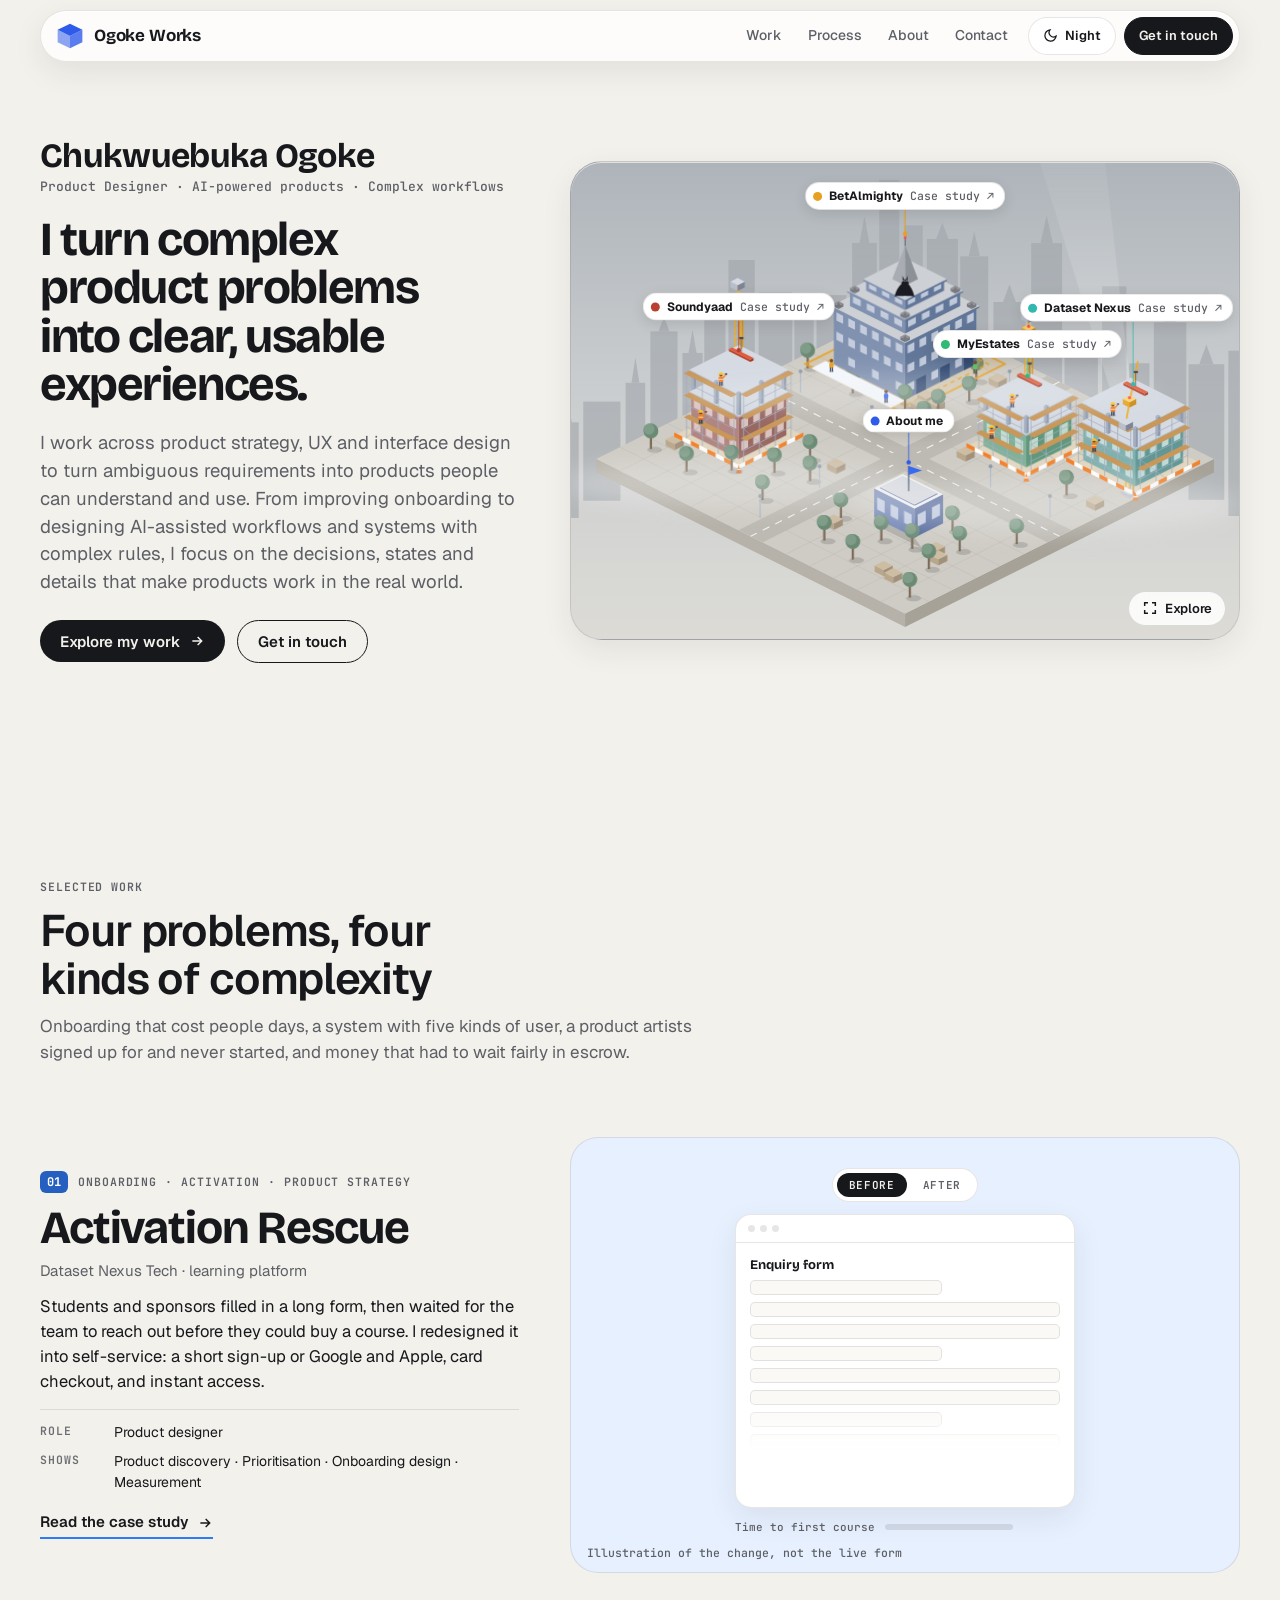
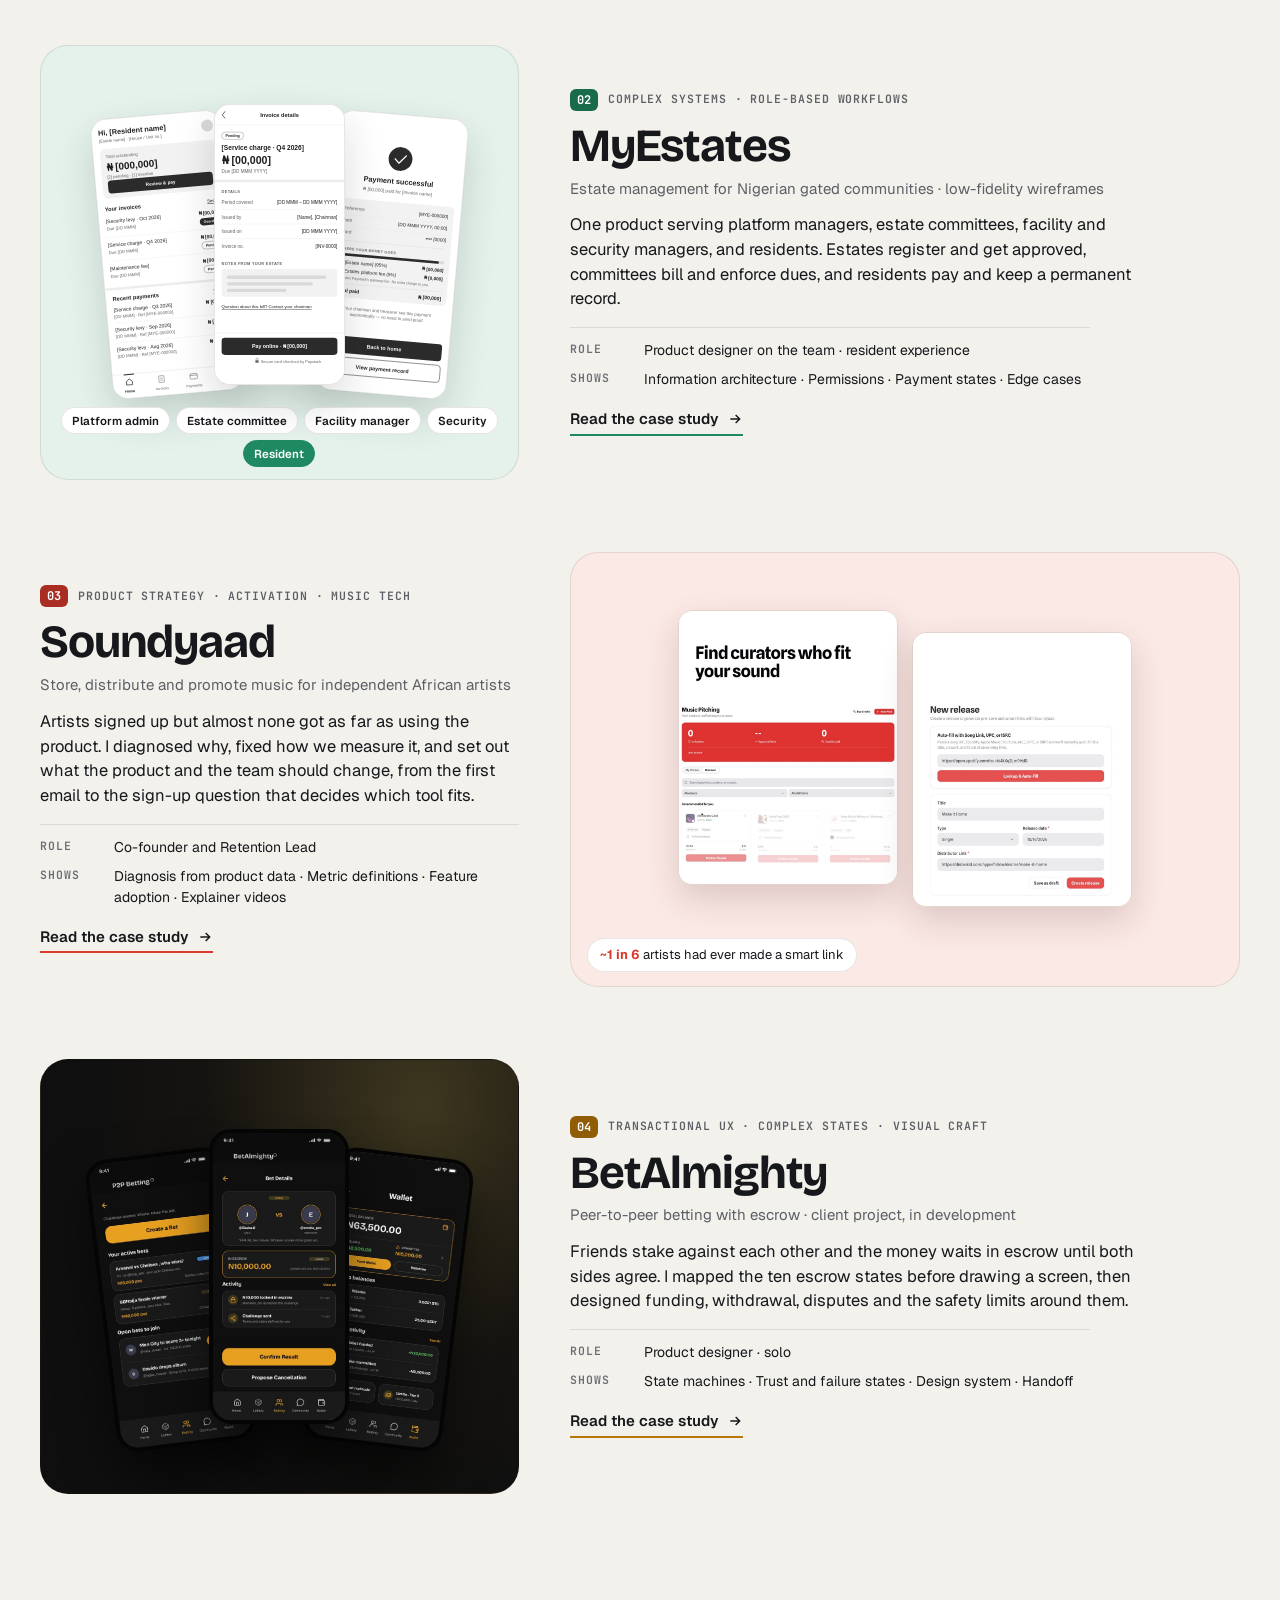
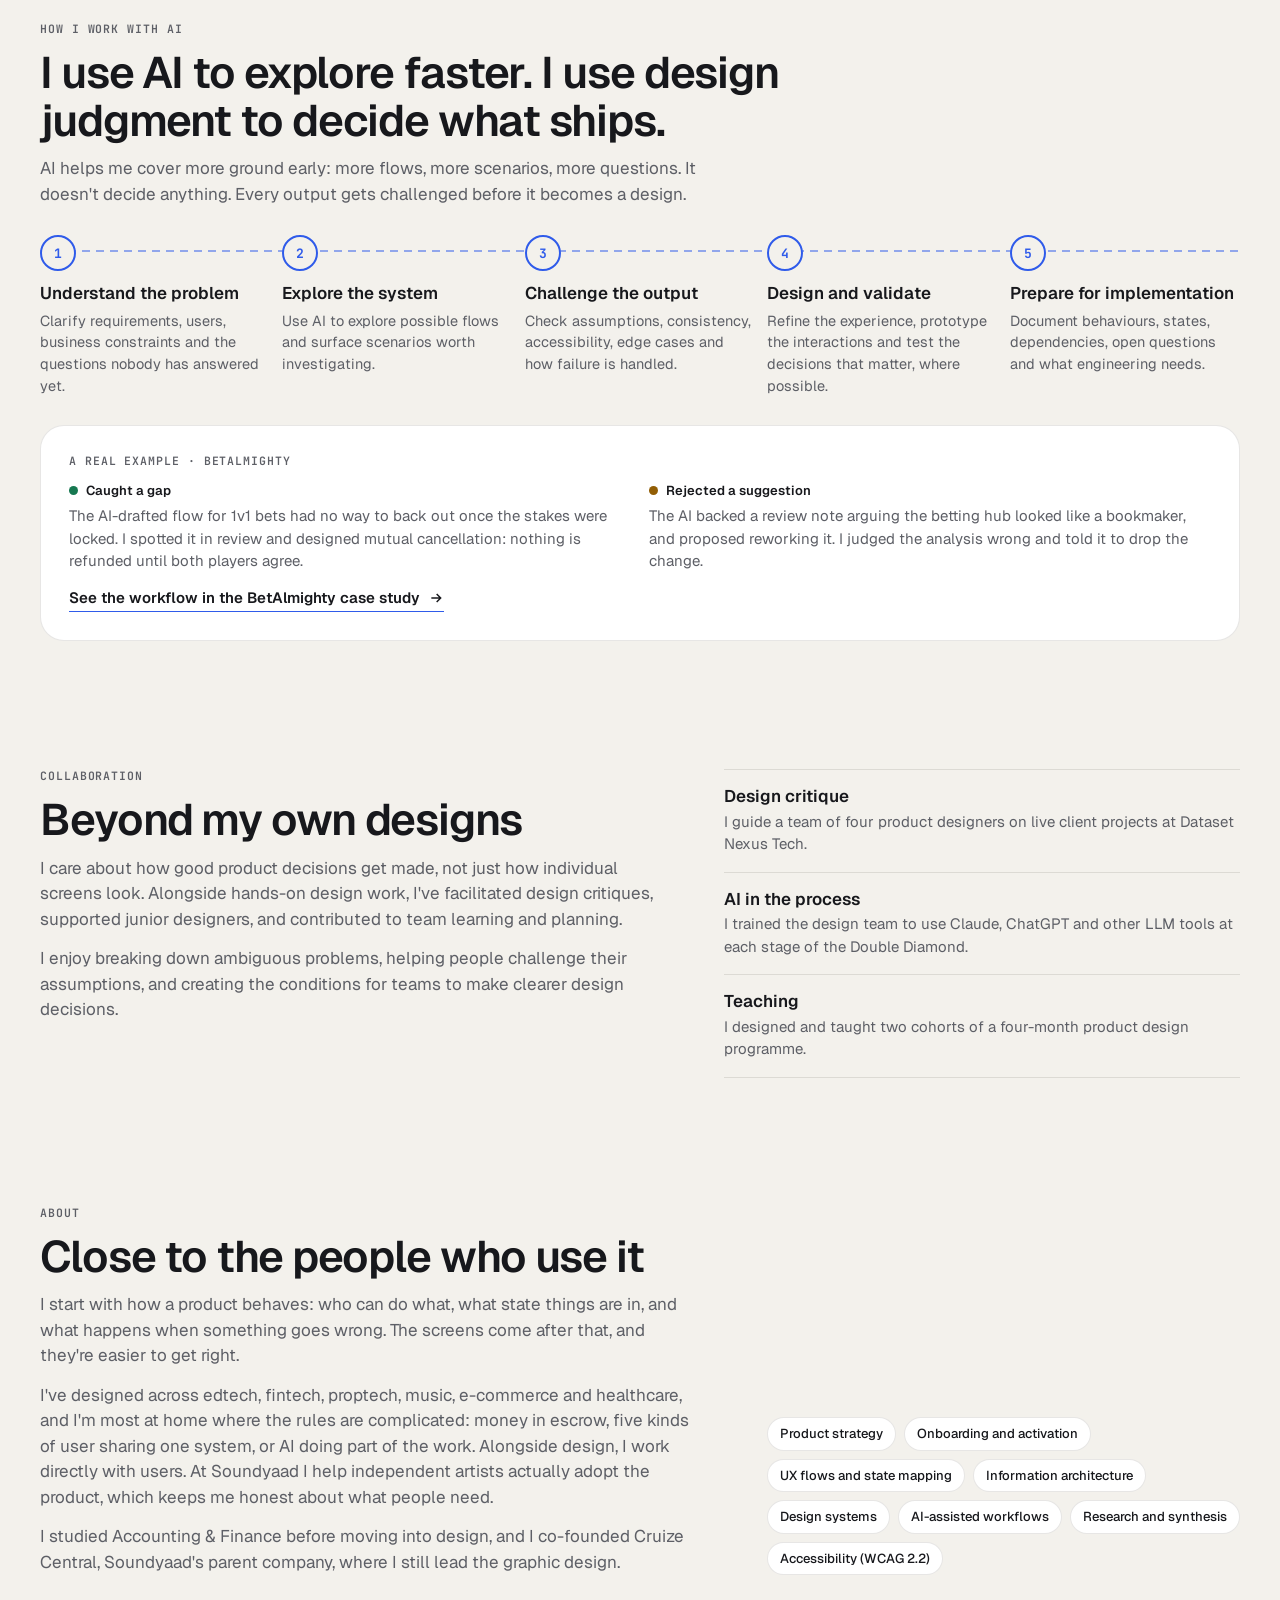
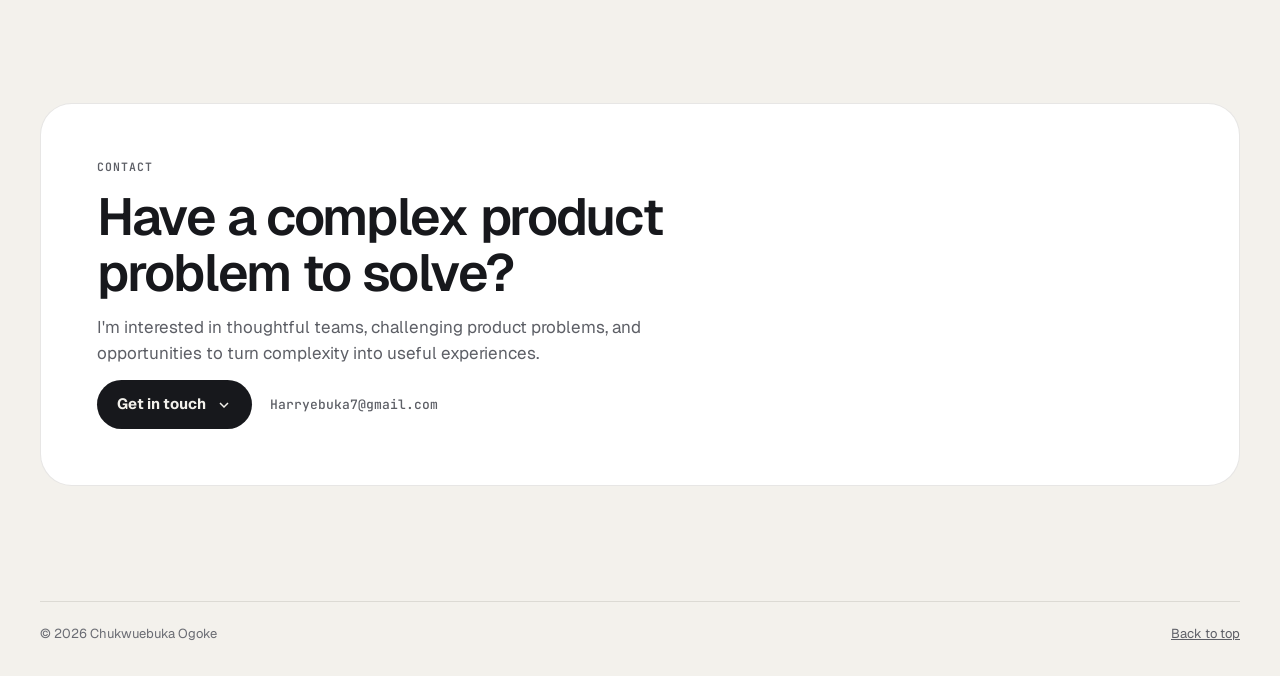
==== commit d59bf2d7: "Add subtle scroll reveals Section headings, project rows, steps, cards and screens fade and rise a l" ====
--- a/index.html
+++ b/index.html
@@ -22,7 +22,7 @@
 <link rel="preconnect" href="https://fonts.googleapis.com">
 <link rel="preconnect" href="https://fonts.gstatic.com" crossorigin>
 <link rel="stylesheet" href="https://fonts.googleapis.com/css2?family=Bricolage+Grotesque:opsz,wght@12..96,500;12..96,700;12..96,800&family=Geist:wght@400;500;600;700&family=JetBrains+Mono:wght@500;600&display=swap">
-<link rel="stylesheet" href="/assets/site.css?v=19">
+<link rel="stylesheet" href="/assets/site.css?v=20">
 </head>
 <body>
 
@@ -260,6 +260,7 @@
 
 
 <script src="/assets/home.js?v=18" defer></script>
+<script src="/assets/reveal.js?v=1" defer></script>
 
 </body>
 </html>
--- a/assets/site.css
+++ b/assets/site.css
@@ -814,3 +814,8 @@
 @keyframes ix-win{from{opacity:0}}
 @keyframes ix-in{from{opacity:0}}
 @keyframes ix-vig{from{opacity:0;transform:translateY(-6px)}}
+
+/* scroll reveals (assets/reveal.js) */
+html.rv [data-rv]{opacity:0;transform:translateY(18px);transition:opacity .7s cubic-bezier(.2,.8,.2,1),transform .7s cubic-bezier(.2,.8,.2,1);transition-delay:calc(var(--i,0) * 70ms)}
+html.rv [data-rv="zoom"]{transform:translateY(12px) scale(.98)}
+html.rv [data-rv].in{opacity:1;transform:none}
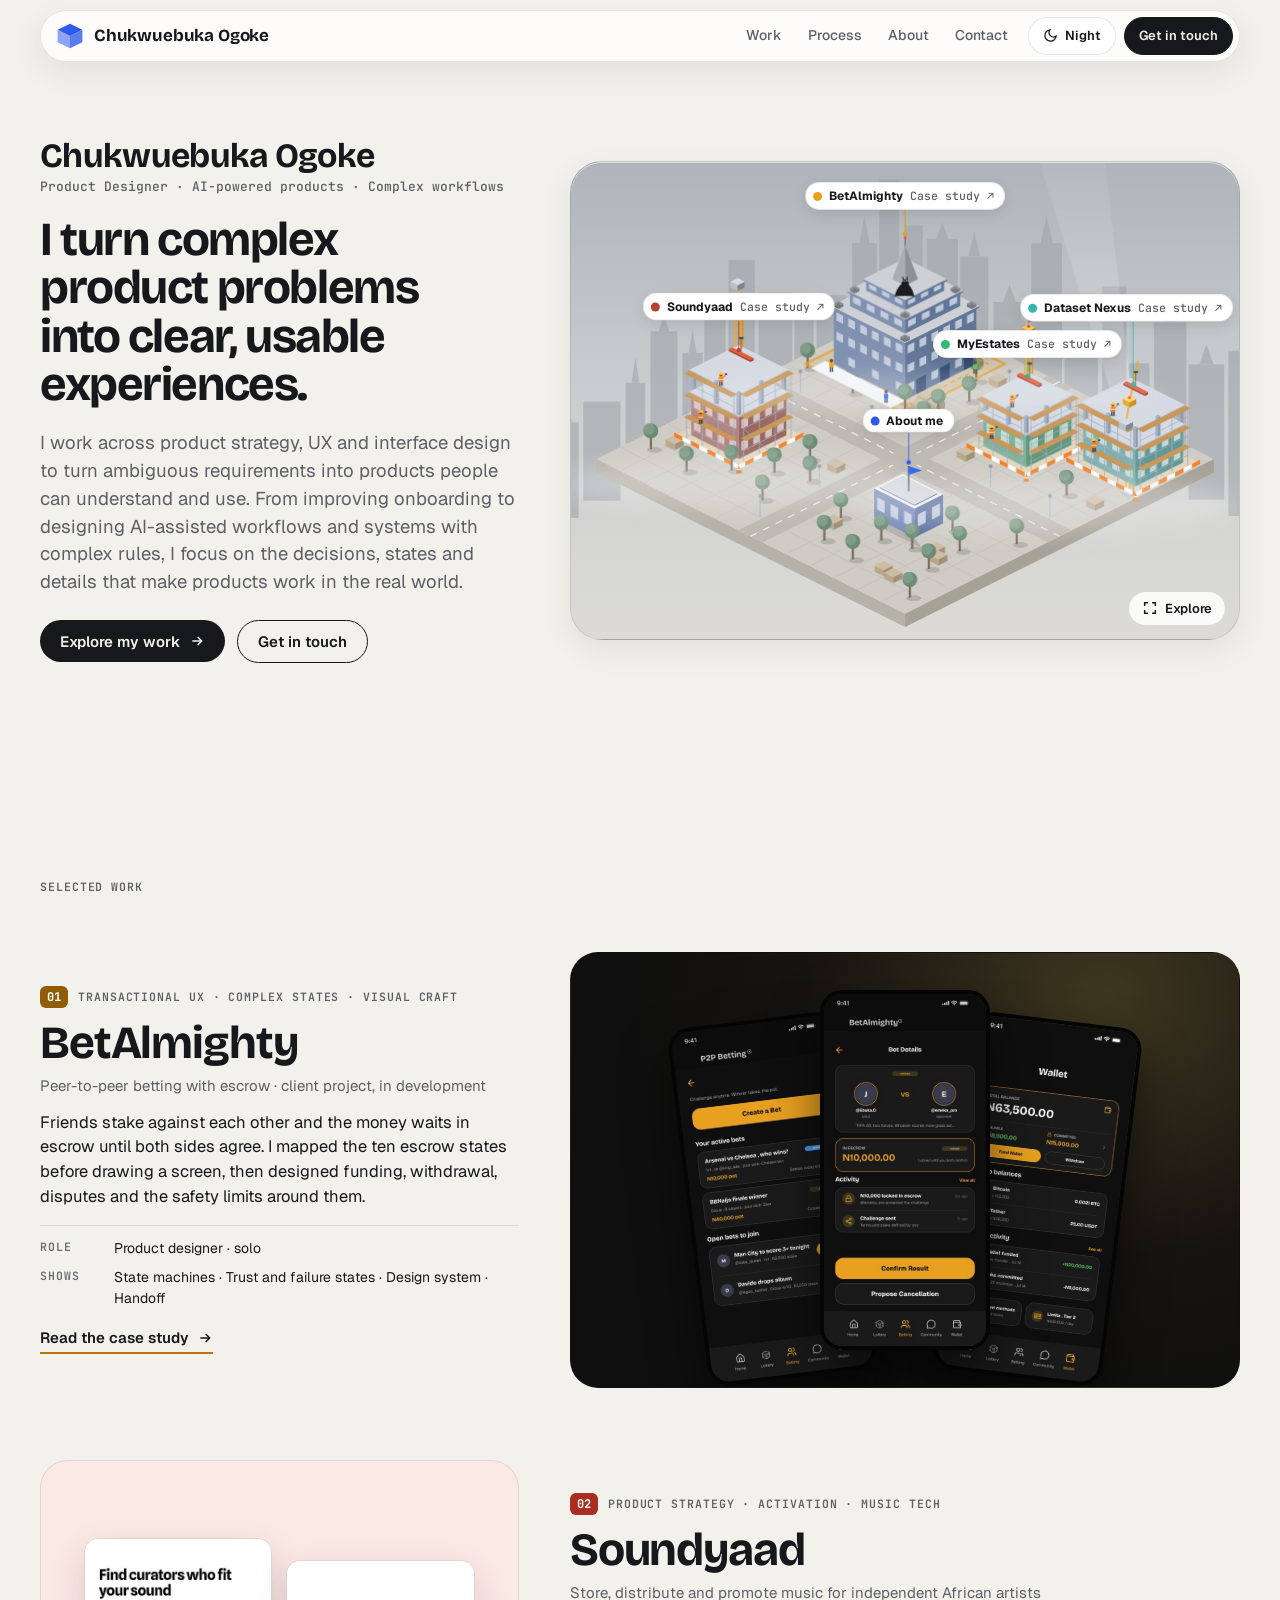
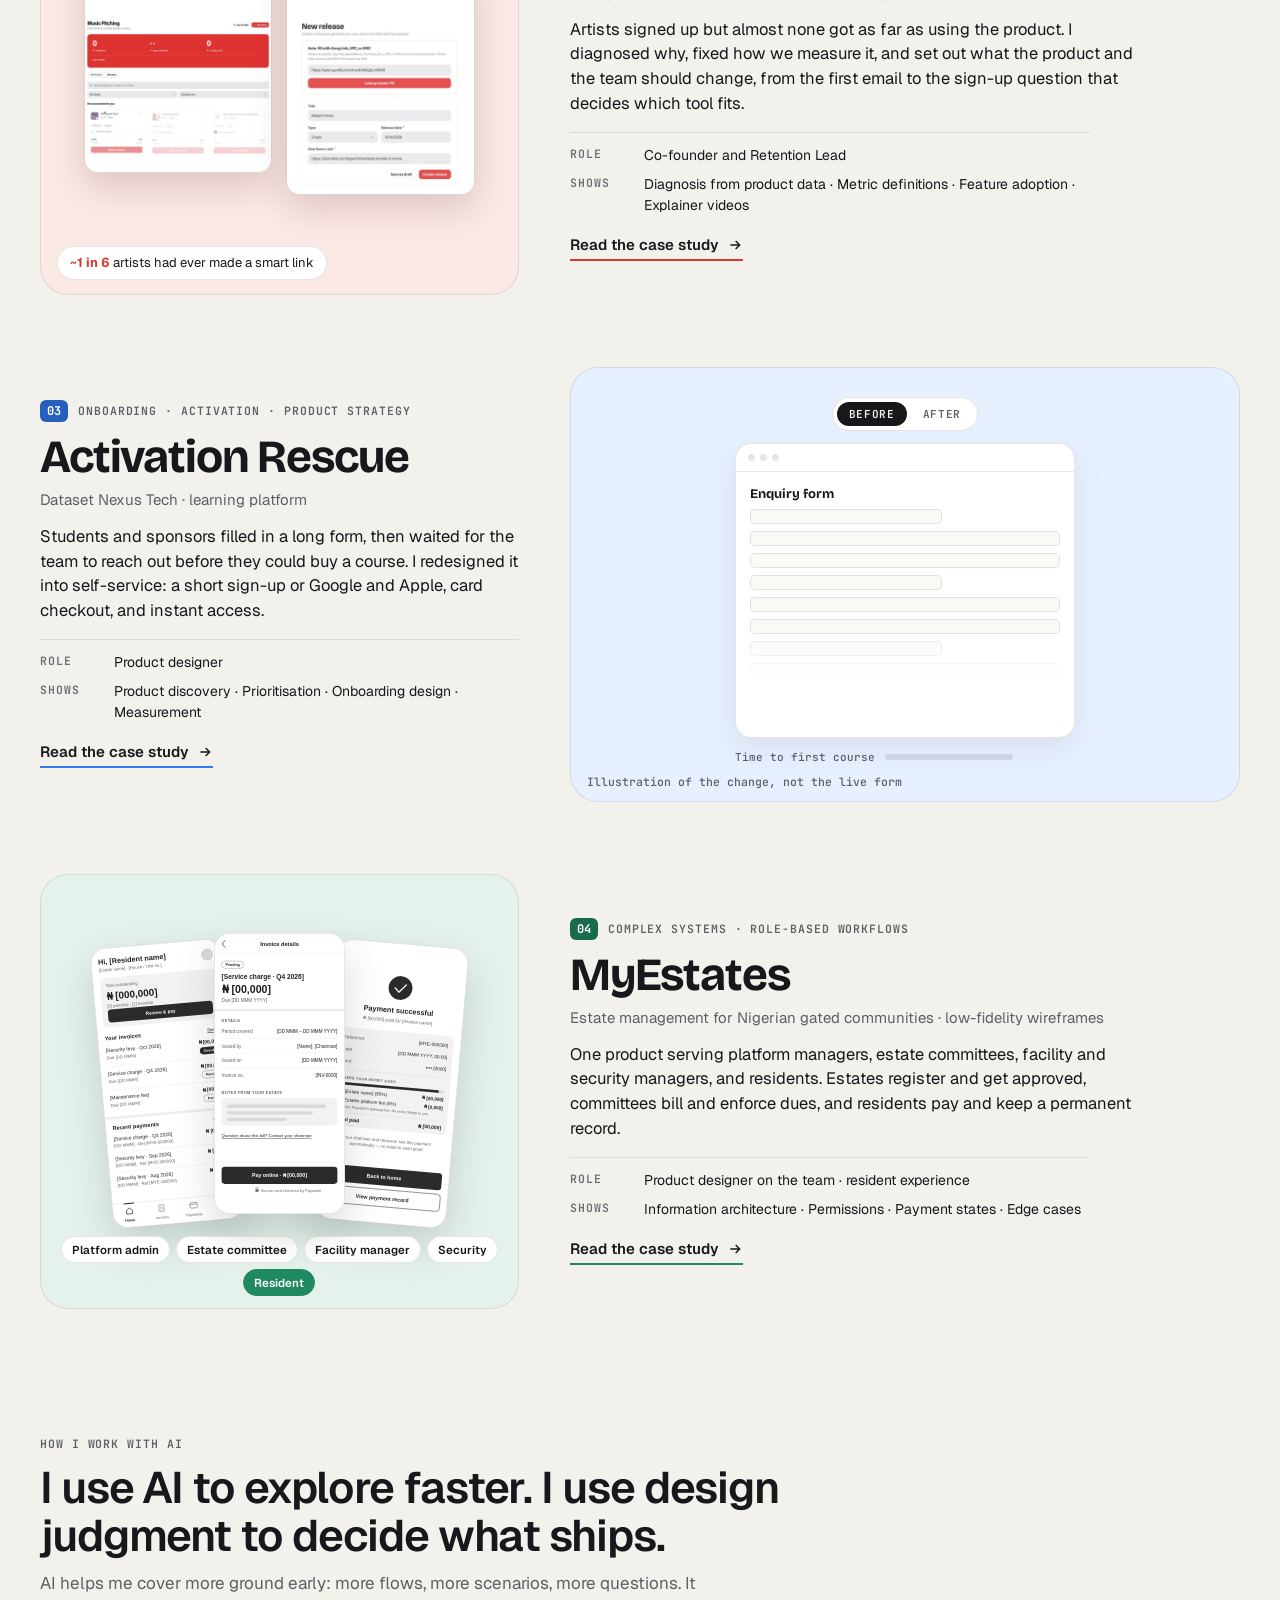
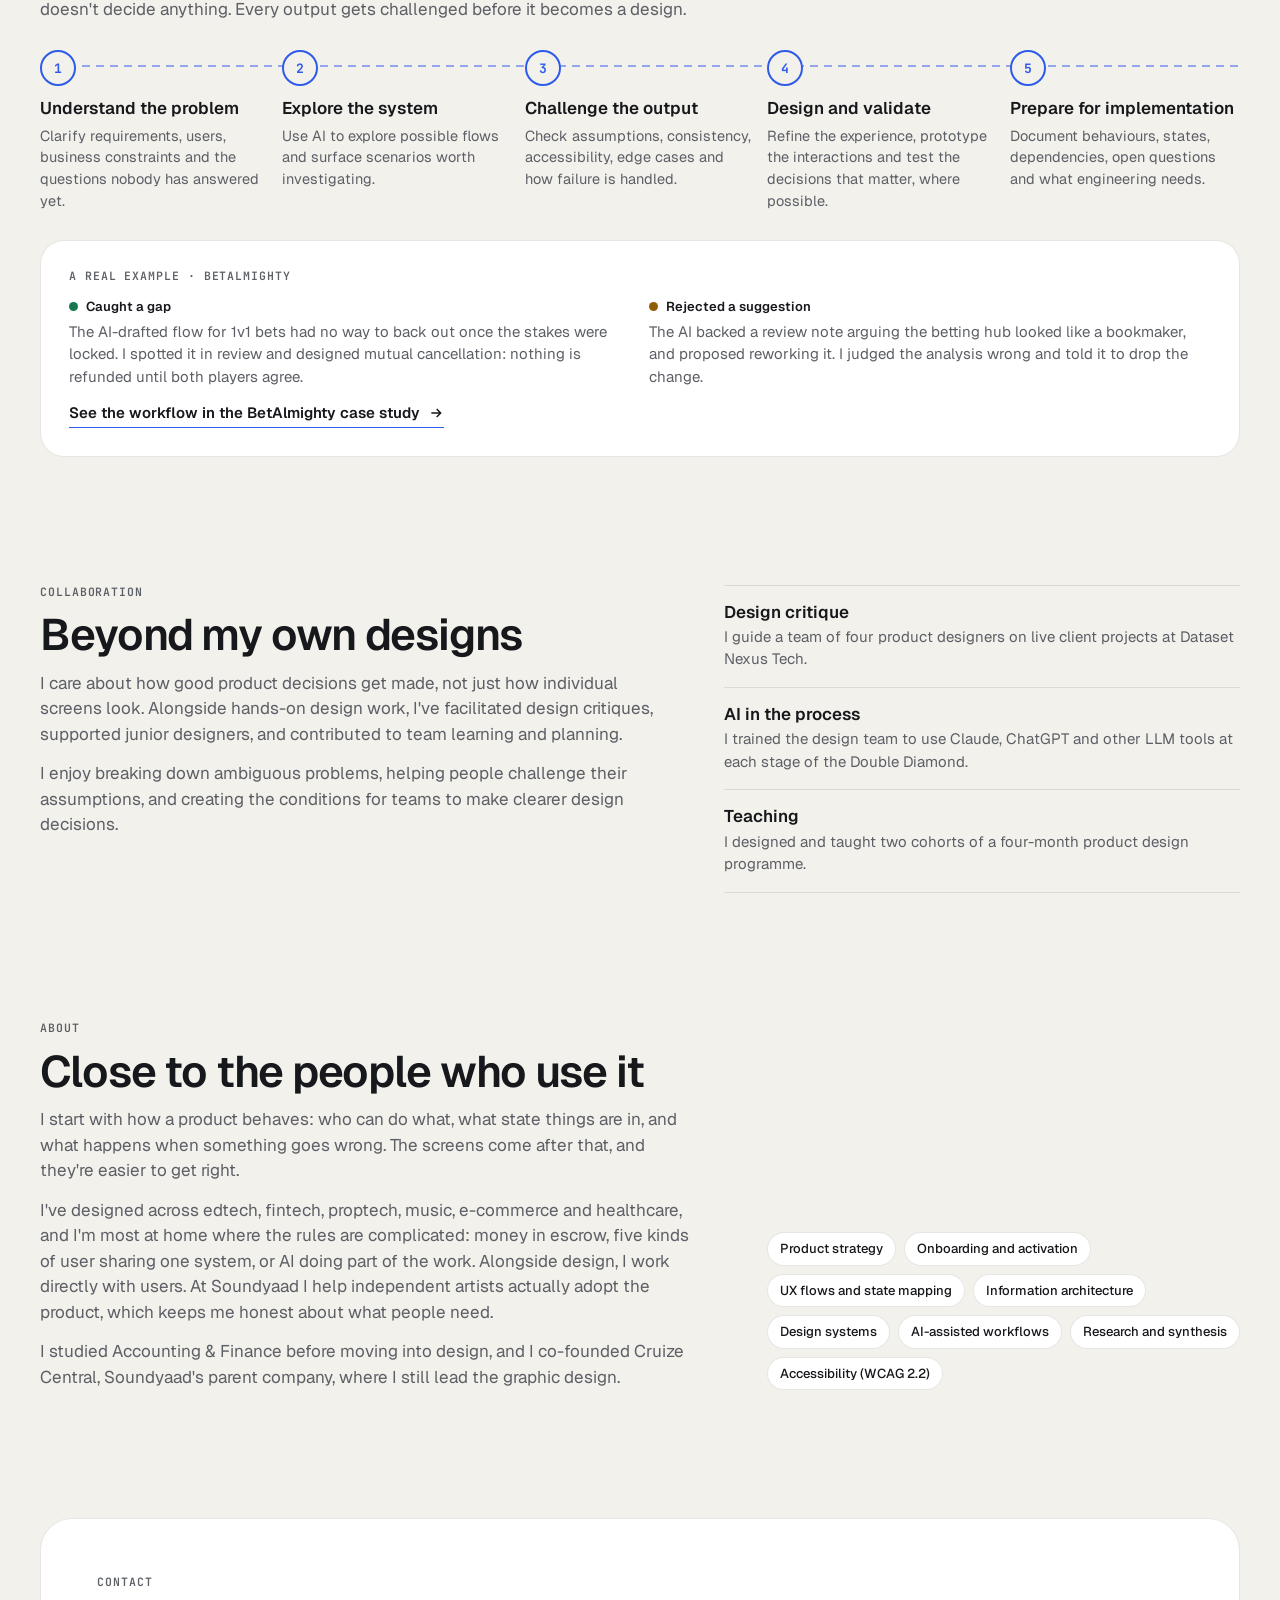
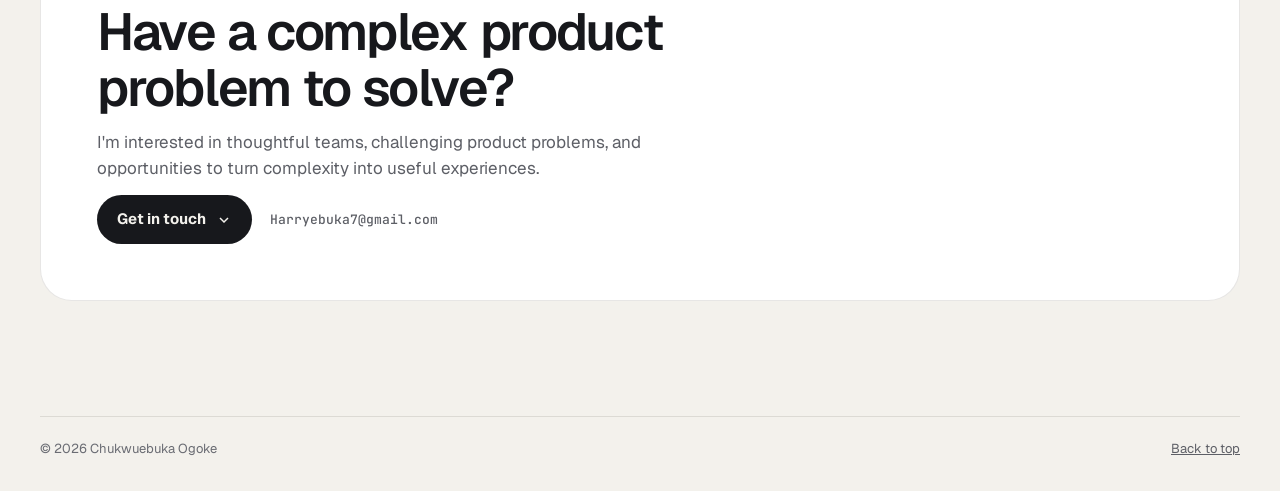
==== commit 6b65ff7a: "Lead with BetAlmighty and Soundyaad, drop the Ogoke Works name - Selected Work order: BetAlmighty, S" ====
--- a/index.html
+++ b/index.html
@@ -7,14 +7,14 @@
 <meta name="color-scheme" content="light dark">
 <link rel="canonical" href="https://chukwuebukasportfolio.vercel.app/">
 <meta property="og:type" content="website">
-<meta property="og:site_name" content="Ogoke Works">
+<meta property="og:site_name" content="Chukwuebuka Ogoke">
 <meta property="og:title" content="Chukwuebuka Ogoke · Product Designer">
 <meta property="og:description" content="Product designer · AI-powered products · Complex workflows. Case studies: Activation Rescue, MyEstates, Soundyaad and BetAlmighty.">
 <meta property="og:url" content="https://chukwuebukasportfolio.vercel.app/">
 <meta property="og:image" content="https://chukwuebukasportfolio.vercel.app/og.jpg">
 <meta property="og:image:width" content="1200">
 <meta property="og:image:height" content="630">
-<meta property="og:image:alt" content="Ogoke Works: Chukwuebuka Ogoke, product designer, with BetAlmighty app screens">
+<meta property="og:image:alt" content="Chukwuebuka Ogoke, product designer: I turn complex product problems into clear, usable experiences">
 <meta name="twitter:card" content="summary_large_image">
 <link rel="icon" href="data:image/svg+xml,%3Csvg xmlns='http://www.w3.org/2000/svg' viewBox='0 0 34 34'%3E%3Cpolygon points='17,3 31,10 17,17 3,10' fill='%232F64F2'/%3E%3Cpolygon points='3,10 17,17 17,31 3,24' fill='%232F64F2' opacity='.55'/%3E%3Cpolygon points='31,10 17,17 17,31 31,24' fill='%232F64F2' opacity='.8'/%3E%3C/svg%3E">
 <style>html,body{margin:0}img{max-width:100%}[hidden]{display:none!important}:root{padding-top:env(safe-area-inset-top,0px);padding-bottom:env(safe-area-inset-bottom,0px)}</style>
@@ -22,16 +22,16 @@
 <link rel="preconnect" href="https://fonts.googleapis.com">
 <link rel="preconnect" href="https://fonts.gstatic.com" crossorigin>
 <link rel="stylesheet" href="https://fonts.googleapis.com/css2?family=Bricolage+Grotesque:opsz,wght@12..96,500;12..96,700;12..96,800&family=Geist:wght@400;500;600;700&family=JetBrains+Mono:wght@500;600&display=swap">
-<link rel="stylesheet" href="/assets/site.css?v=20">
+<link rel="stylesheet" href="/assets/site.css?v=21">
 </head>
 <body>
 
 
 <div class="wrap" id="top">
   <header class="top">
-    <a class="brand" href="/" aria-label="Ogoke Works, home">
+    <a class="brand" href="/" aria-label="Chukwuebuka Ogoke, home">
       <svg width="30" height="30" viewBox="0 0 34 34" aria-hidden="true"><polygon points="17,3 31,10 17,17 3,10" fill="var(--accent)"/><polygon points="3,10 17,17 17,31 3,24" fill="var(--accent)" opacity=".55"/><polygon points="31,10 17,17 17,31 31,24" fill="var(--accent)" opacity=".8"/></svg>
-      <b>Ogoke Works</b>
+      <b>Chukwuebuka Ogoke</b>
     </a>
     <nav class="nav" aria-label="Sections">
       <a href="#work">Work</a><a href="#process">Process</a><a href="#about">About</a><a href="#contact">Contact</a>
@@ -62,15 +62,49 @@
 
     <section class="block work" id="work" aria-labelledby="workTitle">
       <div class="bh">
-        <span class="eyebrow">Selected work</span>
-        <h2 id="workTitle">Four problems, four kinds of complexity</h2>
-        <p>Onboarding that cost people days, a system with five kinds of user, a product artists signed up for and never started, and money that had to wait fairly in escrow.</p>
-      </div>
-
-      <article class="proj p-dnt" aria-labelledby="pj1">
-        <div class="pj-text">
-          <span class="pj-k"><b>01</b>Onboarding · Activation · Product strategy</span>
-          <h3 id="pj1">Activation Rescue</h3>
+        <h2 id="workTitle" class="eyebrow">Selected work</h2>
+      </div>
+
+      <article class="proj p-ba" aria-labelledby="pj1">
+        <div class="pj-text">
+          <span class="pj-k"><b>01</b>Transactional UX · Complex states · Visual craft</span>
+          <h3 id="pj1">BetAlmighty</h3>
+          <p class="pj-sub">Peer-to-peer betting with escrow · client project, in development</p>
+          <p>Friends stake against each other and the money waits in escrow until both sides agree. I mapped the ten escrow states before drawing a screen, then designed funding, withdrawal, disputes and the safety limits around them.</p>
+          <dl class="pj-meta"><div><dt>Role</dt><dd>Product designer · solo</dd></div><div><dt>Shows</dt><dd>State machines · Trust and failure states · Design system · Handoff</dd></div></dl>
+          <a class="pj-cta" href="/betalmighty" id="openCase">Read the case study <svg width="16" height="16" viewBox="0 0 24 24" fill="none" stroke="currentColor" stroke-width="2.2" aria-hidden="true"><path d="M5 12h14M13 6l6 6-6 6"/></svg></a>
+        </div>
+        <a class="pj-art" href="/betalmighty" tabindex="-1" aria-hidden="true">
+          <span class="ph3">
+            <img src="ba/p2p.jpg" alt="" width="402" height="874" loading="lazy">
+            <img src="ba/details.jpg" alt="" width="402" height="874" loading="lazy">
+            <img src="ba/wallet.jpg" alt="" width="402" height="874" loading="lazy">
+          </span>
+        </a>
+      </article>
+
+      <article class="proj p-sy flip" aria-labelledby="pj2">
+        <div class="pj-text">
+          <span class="pj-k"><b>02</b>Product strategy · Activation · Music tech</span>
+          <h3 id="pj2">Soundyaad</h3>
+          <p class="pj-sub">Store, distribute and promote music for independent African artists</p>
+          <p>Artists signed up but almost none got as far as using the product. I diagnosed why, fixed how we measure it, and set out what the product and the team should change, from the first email to the sign-up question that decides which tool fits.</p>
+          <dl class="pj-meta"><div><dt>Role</dt><dd>Co-founder and Retention Lead</dd></div><div><dt>Shows</dt><dd>Diagnosis from product data · Metric definitions · Feature adoption · Explainer videos</dd></div></dl>
+          <a class="pj-cta" href="/soundyaad">Read the case study <svg width="16" height="16" viewBox="0 0 24 24" fill="none" stroke="currentColor" stroke-width="2.2" aria-hidden="true"><path d="M5 12h14M13 6l6 6-6 6"/></svg></a>
+        </div>
+        <a class="pj-art" href="/soundyaad" tabindex="-1" aria-hidden="true">
+          <span class="sy2">
+            <img src="ba/sy/pitching-find.jpg" alt="" width="800" height="1000" loading="lazy">
+            <img src="ba/sy/new-release.jpg" alt="" width="800" height="1000" loading="lazy">
+          </span>
+          <span class="ratio"><b>~1 in 6</b> artists had ever made a smart link</span>
+        </a>
+      </article>
+
+      <article class="proj p-dnt" aria-labelledby="pj3">
+        <div class="pj-text">
+          <span class="pj-k"><b>03</b>Onboarding · Activation · Product strategy</span>
+          <h3 id="pj3">Activation Rescue</h3>
           <p class="pj-sub">Dataset Nexus Tech · learning platform</p>
           <p>Students and sponsors filled in a long form, then waited for the team to reach out before they could buy a course. I redesigned it into self-service: a short sign-up or Google and Apple, card checkout, and instant access.</p>
           <dl class="pj-meta"><div><dt>Role</dt><dd>Product designer</dd></div><div><dt>Shows</dt><dd>Product discovery · Prioritisation · Onboarding design · Measurement</dd></div></dl>
@@ -107,10 +141,10 @@
         </a>
       </article>
 
-      <article class="proj p-me flip" aria-labelledby="pj2">
-        <div class="pj-text">
-          <span class="pj-k"><b>02</b>Complex systems · Role-based workflows</span>
-          <h3 id="pj2">MyEstates</h3>
+      <article class="proj p-me flip" aria-labelledby="pj4">
+        <div class="pj-text">
+          <span class="pj-k"><b>04</b>Complex systems · Role-based workflows</span>
+          <h3 id="pj4">MyEstates</h3>
           <p class="pj-sub">Estate management for Nigerian gated communities · low-fidelity wireframes</p>
           <p>One product serving platform managers, estate committees, facility and security managers, and residents. Estates register and get approved, committees bill and enforce dues, and residents pay and keep a permanent record.</p>
           <dl class="pj-meta"><div><dt>Role</dt><dd>Product designer on the team · resident experience</dd></div><div><dt>Shows</dt><dd>Information architecture · Permissions · Payment states · Edge cases</dd></div></dl>
@@ -123,42 +157,6 @@
             <img src="ba/me/08-payment-successful.svg" alt="" width="390" height="844" loading="lazy">
           </span>
           <span class="roles"><i>Platform admin</i><i>Estate committee</i><i>Facility manager</i><i>Security</i><i>Resident</i></span>
-        </a>
-      </article>
-
-      <article class="proj p-sy" aria-labelledby="pj3">
-        <div class="pj-text">
-          <span class="pj-k"><b>03</b>Product strategy · Activation · Music tech</span>
-          <h3 id="pj3">Soundyaad</h3>
-          <p class="pj-sub">Store, distribute and promote music for independent African artists</p>
-          <p>Artists signed up but almost none got as far as using the product. I diagnosed why, fixed how we measure it, and set out what the product and the team should change, from the first email to the sign-up question that decides which tool fits.</p>
-          <dl class="pj-meta"><div><dt>Role</dt><dd>Co-founder and Retention Lead</dd></div><div><dt>Shows</dt><dd>Diagnosis from product data · Metric definitions · Feature adoption · Explainer videos</dd></div></dl>
-          <a class="pj-cta" href="/soundyaad">Read the case study <svg width="16" height="16" viewBox="0 0 24 24" fill="none" stroke="currentColor" stroke-width="2.2" aria-hidden="true"><path d="M5 12h14M13 6l6 6-6 6"/></svg></a>
-        </div>
-        <a class="pj-art" href="/soundyaad" tabindex="-1" aria-hidden="true">
-          <span class="sy2">
-            <img src="ba/sy/pitching-find.jpg" alt="" width="800" height="1000" loading="lazy">
-            <img src="ba/sy/new-release.jpg" alt="" width="800" height="1000" loading="lazy">
-          </span>
-          <span class="ratio"><b>~1 in 6</b> artists had ever made a smart link</span>
-        </a>
-      </article>
-
-      <article class="proj p-ba flip" aria-labelledby="pj4">
-        <div class="pj-text">
-          <span class="pj-k"><b>04</b>Transactional UX · Complex states · Visual craft</span>
-          <h3 id="pj4">BetAlmighty</h3>
-          <p class="pj-sub">Peer-to-peer betting with escrow · client project, in development</p>
-          <p>Friends stake against each other and the money waits in escrow until both sides agree. I mapped the ten escrow states before drawing a screen, then designed funding, withdrawal, disputes and the safety limits around them.</p>
-          <dl class="pj-meta"><div><dt>Role</dt><dd>Product designer · solo</dd></div><div><dt>Shows</dt><dd>State machines · Trust and failure states · Design system · Handoff</dd></div></dl>
-          <a class="pj-cta" href="/betalmighty" id="openCase">Read the case study <svg width="16" height="16" viewBox="0 0 24 24" fill="none" stroke="currentColor" stroke-width="2.2" aria-hidden="true"><path d="M5 12h14M13 6l6 6-6 6"/></svg></a>
-        </div>
-        <a class="pj-art" href="/betalmighty" tabindex="-1" aria-hidden="true">
-          <span class="ph3">
-            <img src="ba/p2p.jpg" alt="" width="402" height="874" loading="lazy">
-            <img src="ba/details.jpg" alt="" width="402" height="874" loading="lazy">
-            <img src="ba/wallet.jpg" alt="" width="402" height="874" loading="lazy">
-          </span>
         </a>
       </article>
     </section>
@@ -259,7 +257,7 @@
 </div>
 
 
-<script src="/assets/home.js?v=18" defer></script>
+<script src="/assets/home.js?v=19" defer></script>
 <script src="/assets/reveal.js?v=1" defer></script>
 
 </body>
--- a/assets/site.css
+++ b/assets/site.css
@@ -819,3 +819,5 @@
 html.rv [data-rv]{opacity:0;transform:translateY(18px);transition:opacity .7s cubic-bezier(.2,.8,.2,1),transform .7s cubic-bezier(.2,.8,.2,1);transition-delay:calc(var(--i,0) * 70ms)}
 html.rv [data-rv="zoom"]{transform:translateY(12px) scale(.98)}
 html.rv [data-rv].in{opacity:1;transform:none}
+.bh h2.eyebrow{font:var(--t-label);letter-spacing:.08em;color:var(--muted)}
+.work>.bh{margin-bottom:calc(28px - clamp(40px,6vw,72px))}
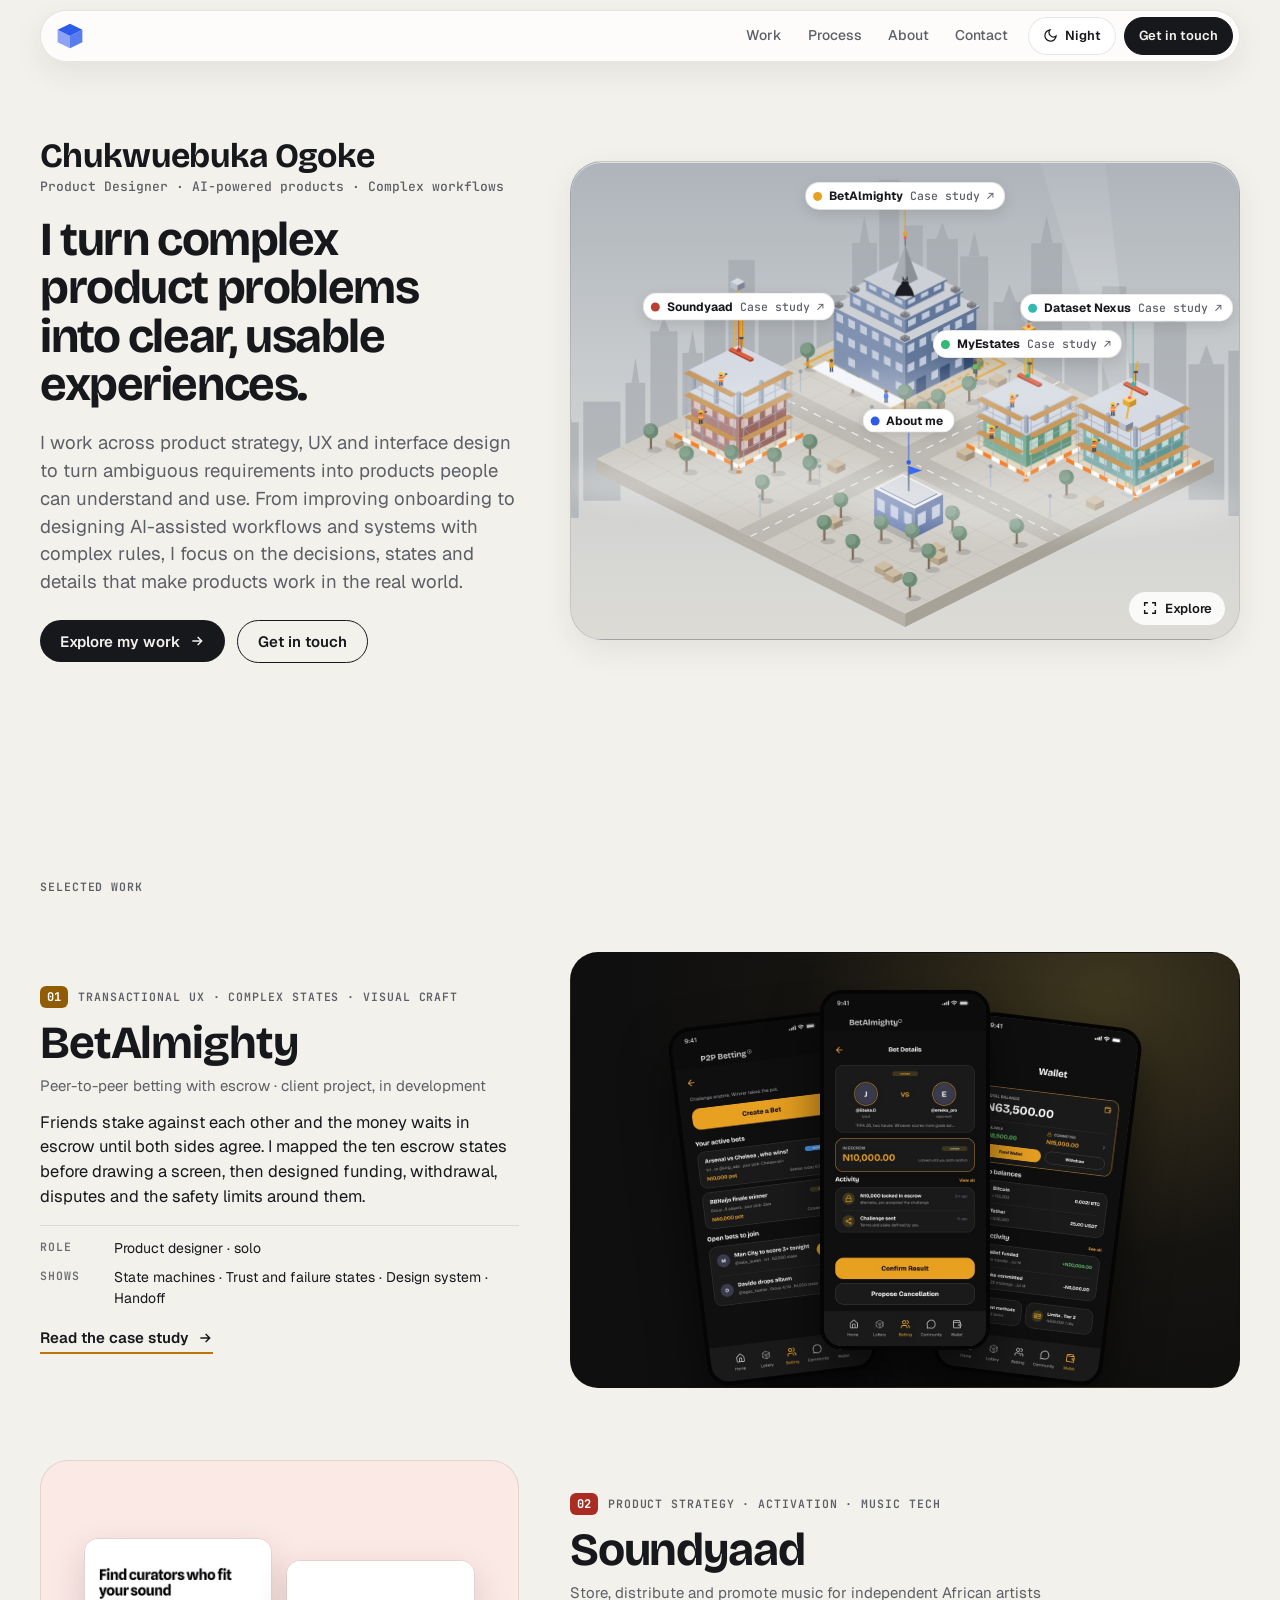
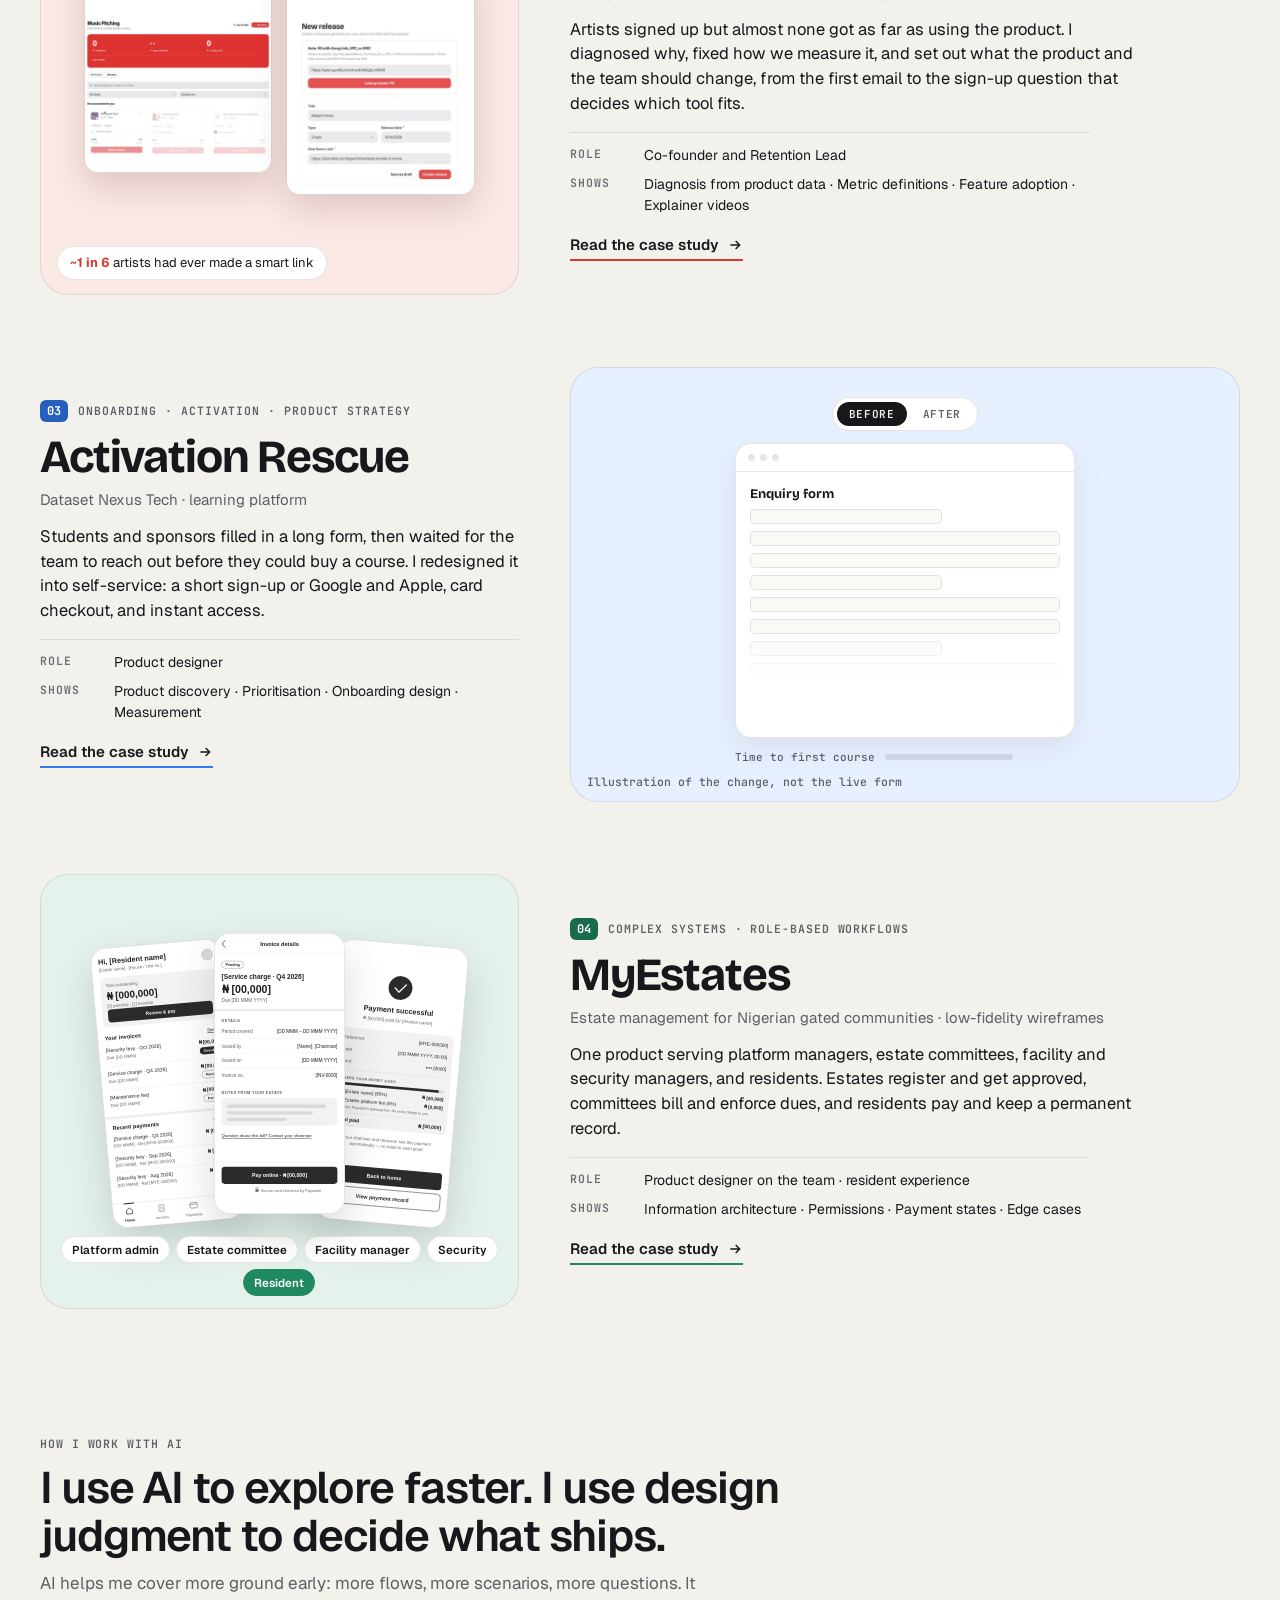
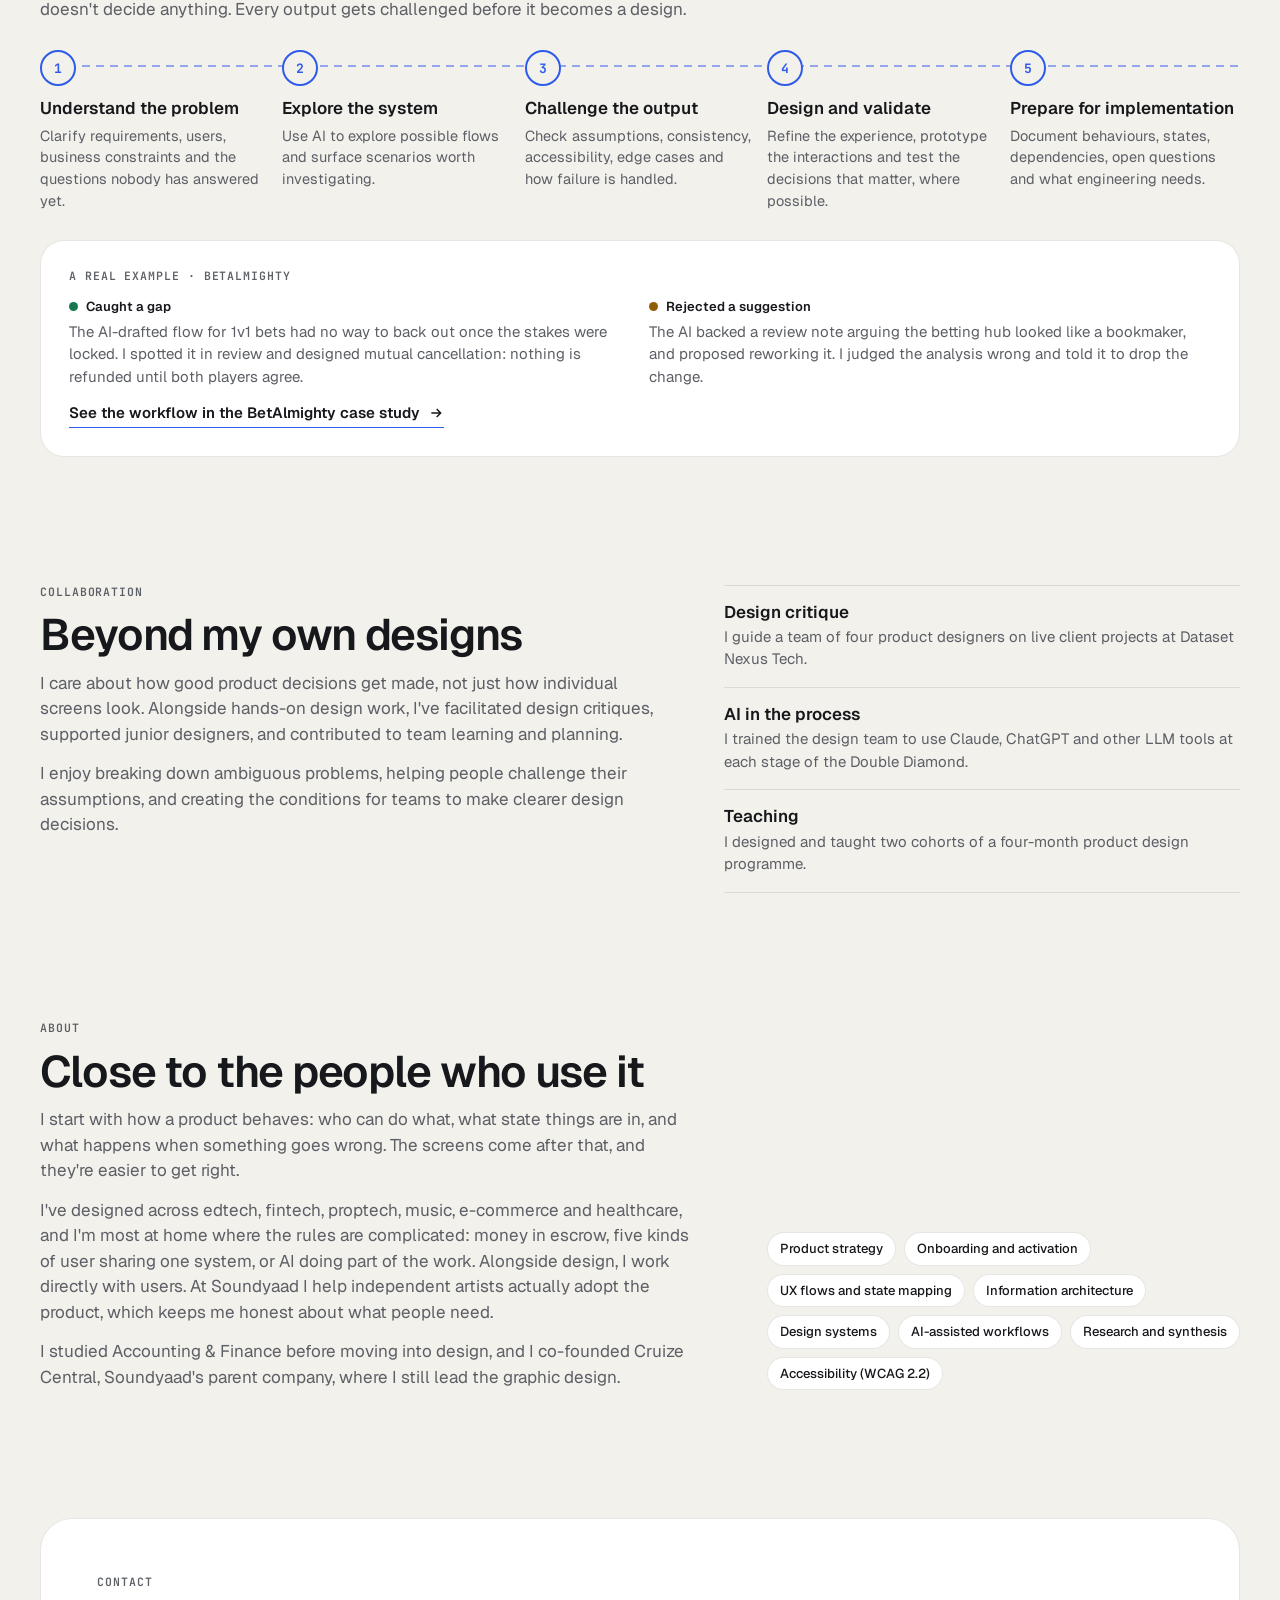
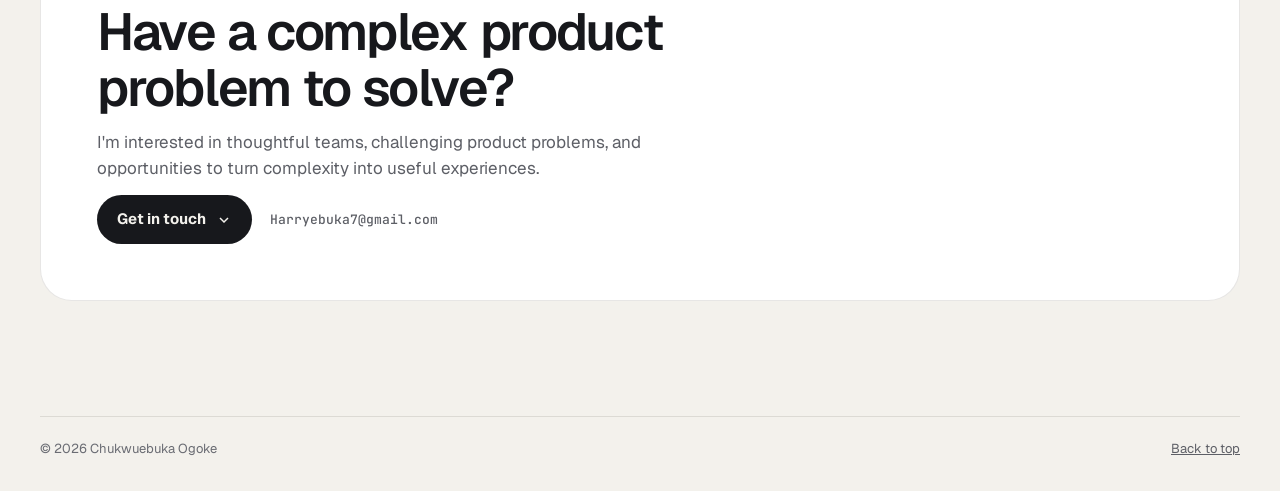
==== commit 4be33204: "Show only the logo in the top bar The logo still links home and keeps its accessible name.  Co-Autho" ====
--- a/index.html
+++ b/index.html
@@ -31,7 +31,6 @@
   <header class="top">
     <a class="brand" href="/" aria-label="Chukwuebuka Ogoke, home">
       <svg width="30" height="30" viewBox="0 0 34 34" aria-hidden="true"><polygon points="17,3 31,10 17,17 3,10" fill="var(--accent)"/><polygon points="3,10 17,17 17,31 3,24" fill="var(--accent)" opacity=".55"/><polygon points="31,10 17,17 17,31 31,24" fill="var(--accent)" opacity=".8"/></svg>
-      <b>Chukwuebuka Ogoke</b>
     </a>
     <nav class="nav" aria-label="Sections">
       <a href="#work">Work</a><a href="#process">Process</a><a href="#about">About</a><a href="#contact">Contact</a>
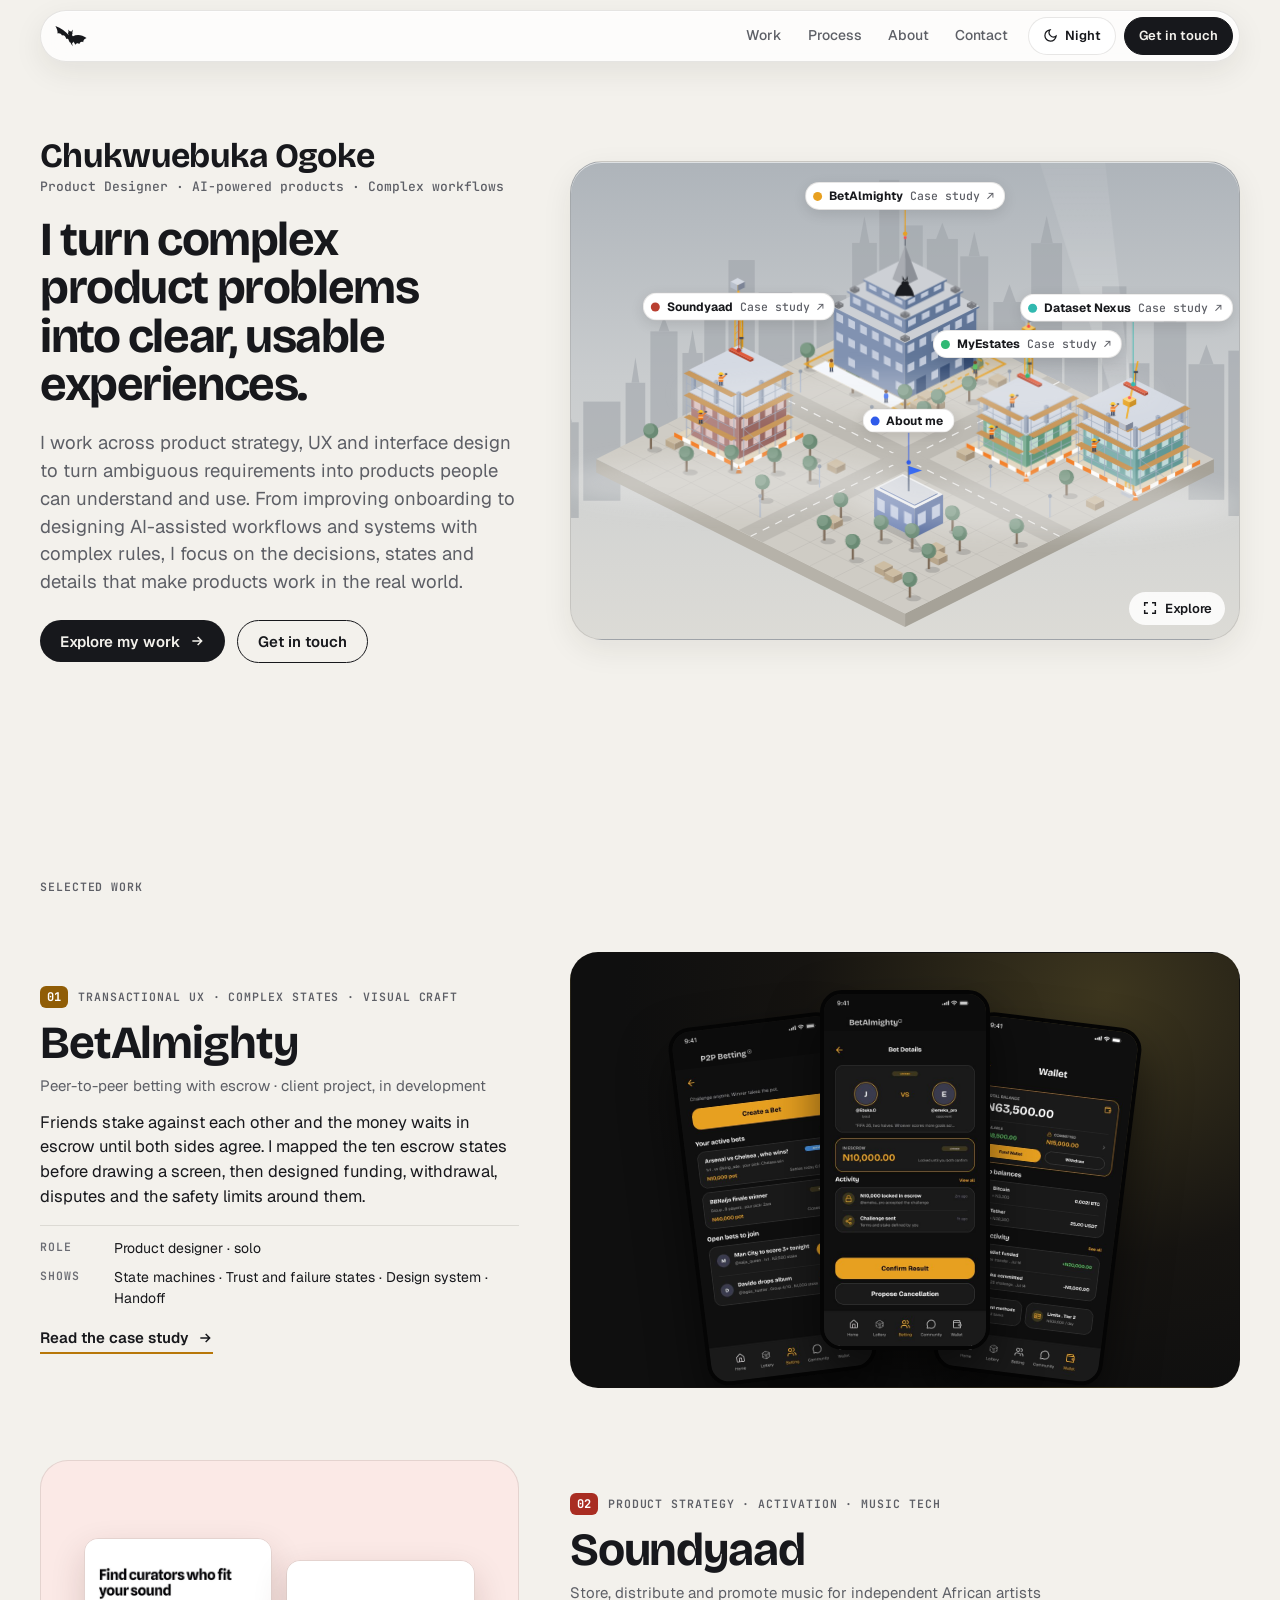
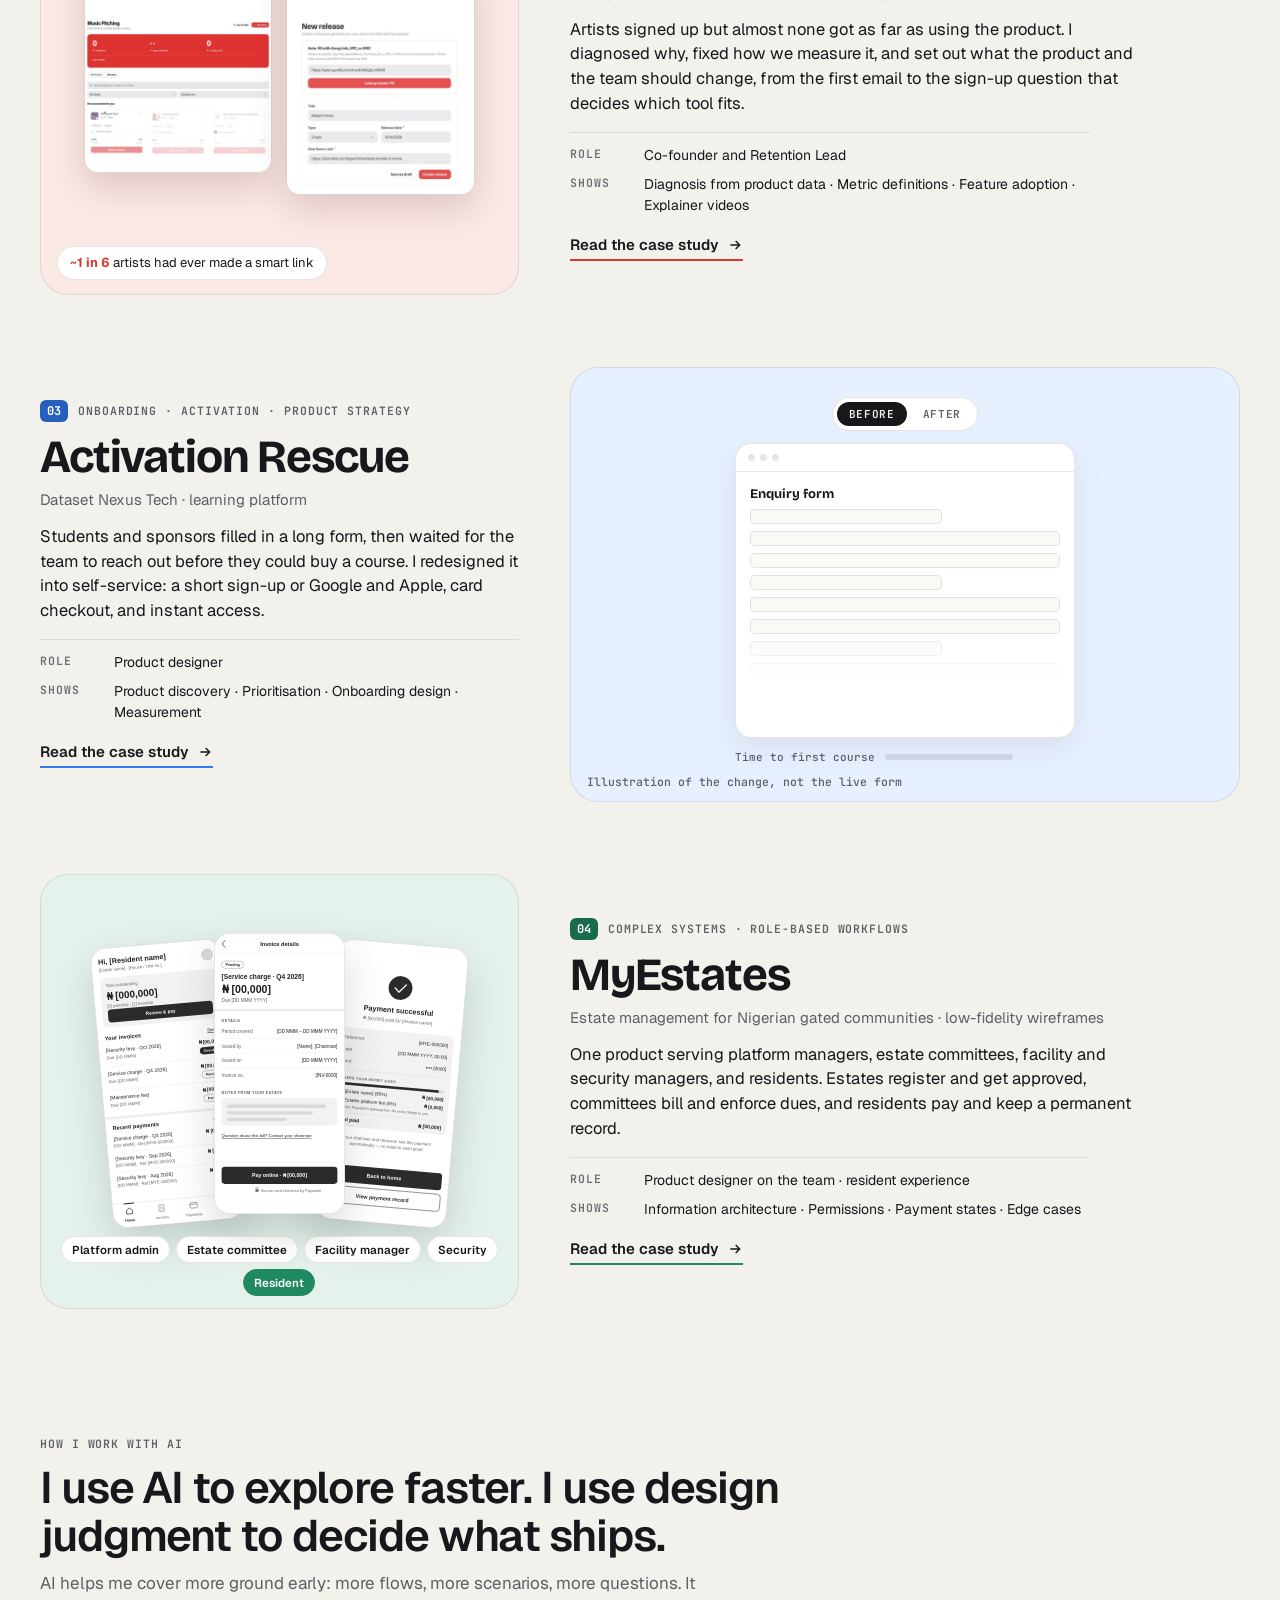
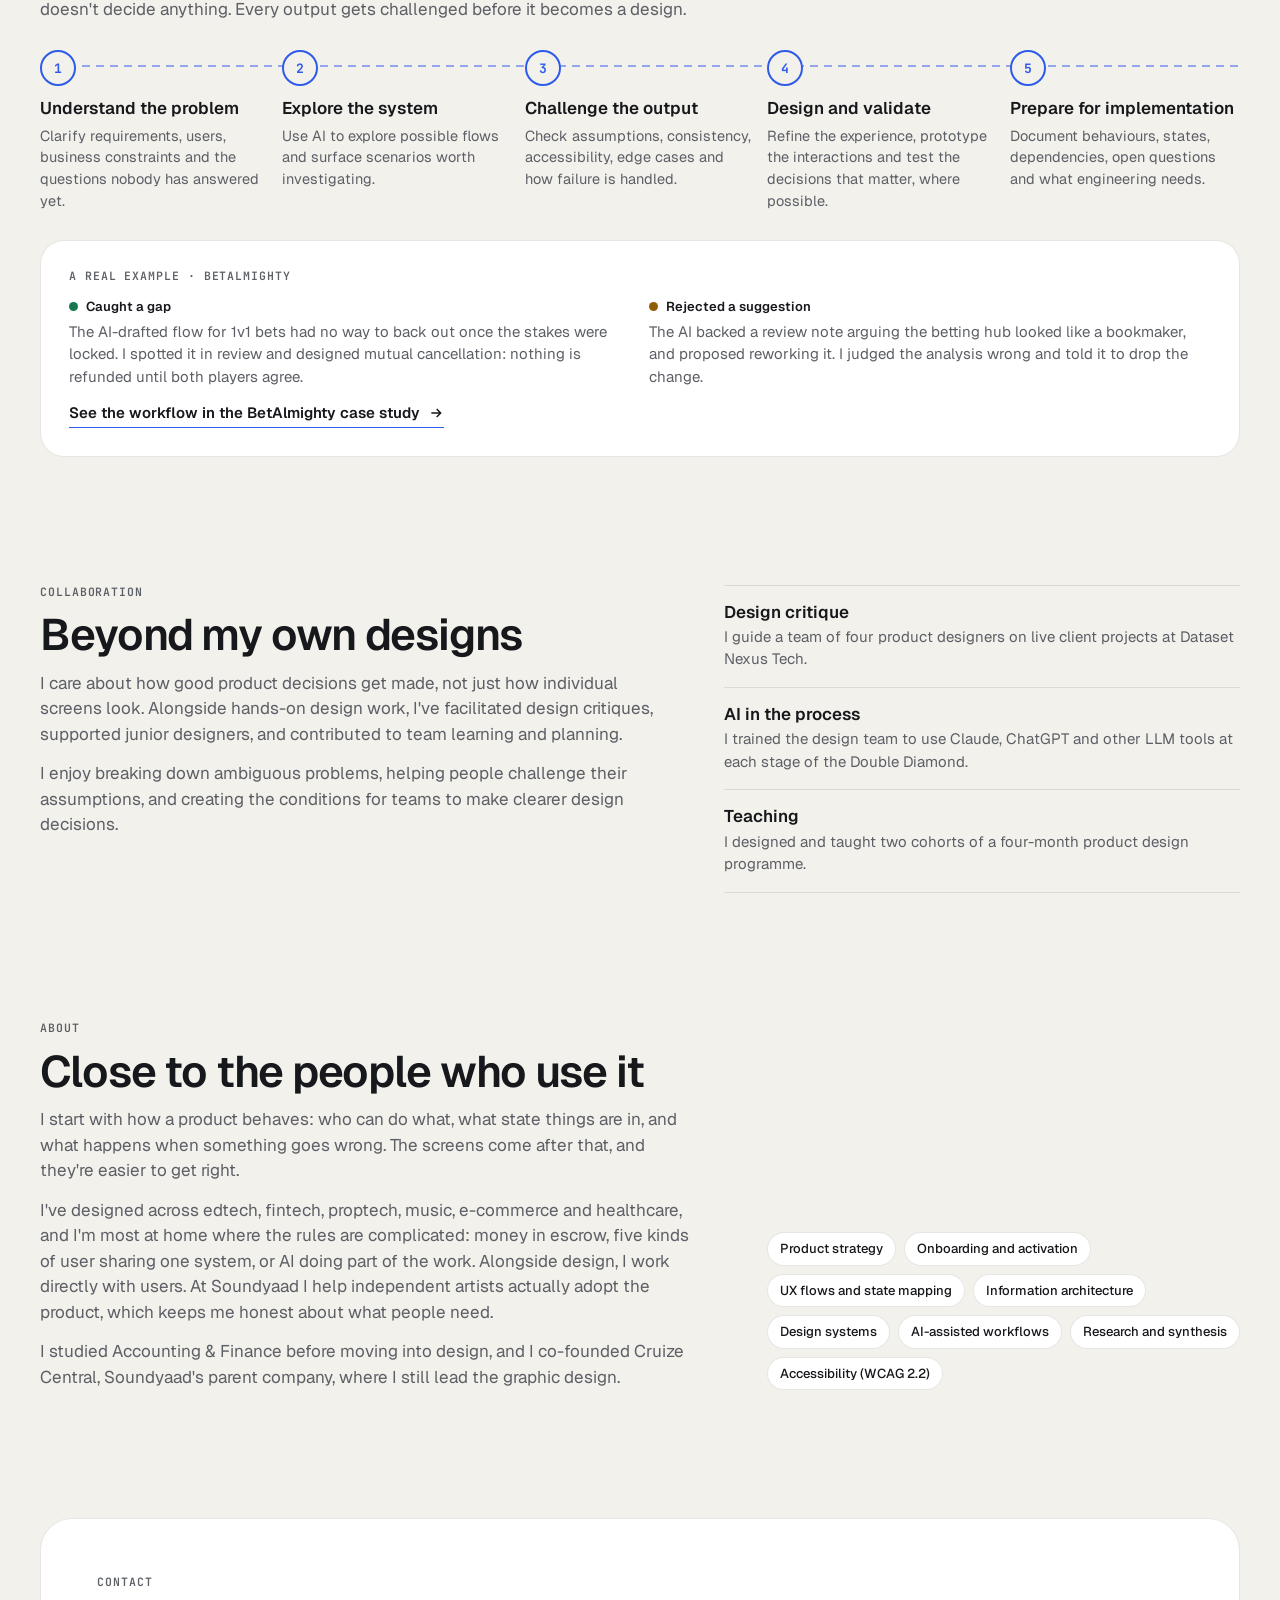
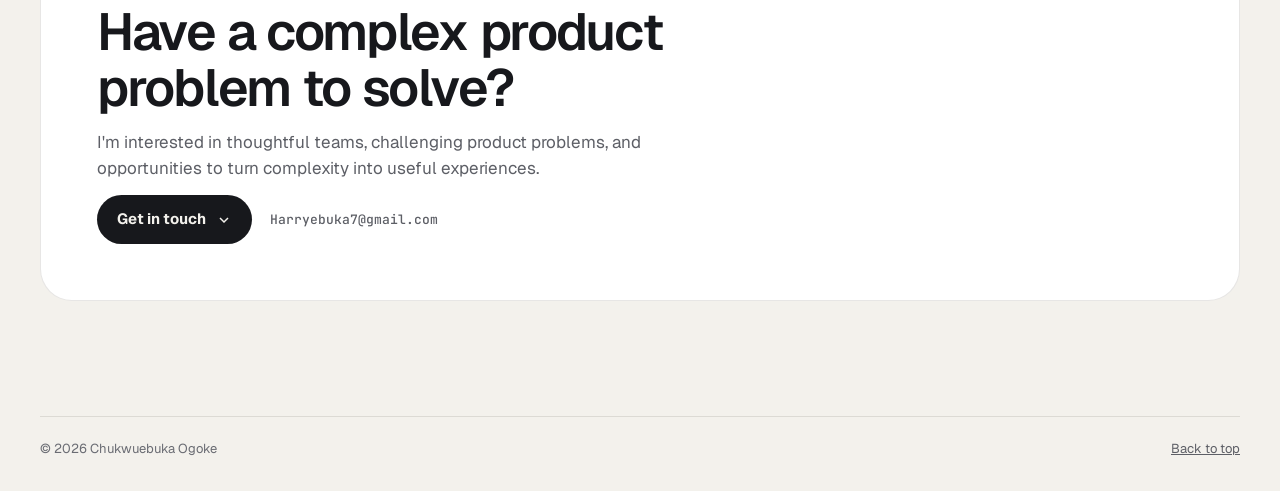
==== commit 4f34cd0b: "Replace the cube logo with an original bat silhouette A natural bat in flight, banking, in the top b" ====
--- a/index.html
+++ b/index.html
@@ -16,7 +16,7 @@
 <meta property="og:image:height" content="630">
 <meta property="og:image:alt" content="Chukwuebuka Ogoke, product designer: I turn complex product problems into clear, usable experiences">
 <meta name="twitter:card" content="summary_large_image">
-<link rel="icon" href="data:image/svg+xml,%3Csvg xmlns='http://www.w3.org/2000/svg' viewBox='0 0 34 34'%3E%3Cpolygon points='17,3 31,10 17,17 3,10' fill='%232F64F2'/%3E%3Cpolygon points='3,10 17,17 17,31 3,24' fill='%232F64F2' opacity='.55'/%3E%3Cpolygon points='31,10 17,17 17,31 31,24' fill='%232F64F2' opacity='.8'/%3E%3C/svg%3E">
+<link rel="icon" href="data:image/svg+xml,%3Csvg xmlns='http://www.w3.org/2000/svg' viewBox='2 0 30 30'%3E%3Cstyle%3Eg%7Bfill:%230B0C0F%7D%40media %28prefers-color-scheme:dark%29%7Bg%7Bfill:%23E9ECF2%7D%7D%3C/style%3E%3Cg%3E%3Cpath d='M15.6 15 C12 10.5 7.6 7.4 2.4 5.6 C3.8 8 4.6 10.2 4.4 12.6 C6.2 12 7.6 12.6 8.6 14.6 C10.4 13.8 11.9 15.4 12.6 17.8 C13.6 17.2 14.7 17.6 15.6 18.6Z'/%3E%3Cpath d='M18.4 15.4 C22.6 13.2 27 13.6 31.6 16.8 C29.6 17.4 28.6 18.8 28.4 20.8 C27 19.8 25.6 20.4 24.8 22.4 C23.4 21.2 22 21.6 20.9 23.2 C20.4 21.4 19.4 20.2 18.4 19.6Z'/%3E%3Cellipse cx='17' cy='17.6' rx='2.5' ry='4.1' transform='rotate%28-16 17 17.6%29'/%3E%3Ccircle cx='16.3' cy='12.7' r='2.1'/%3E%3Cpath d='M14.9 11.9 L14.4 8.9 L16.2 11.1Z M17.3 11 L18.6 8.8 L18.4 11.9Z'/%3E%3Cpath d='M17.9 21.2 L18.6 24.6 L16.7 21.7Z'/%3E%3C/g%3E%3C/svg%3E">
 <style>html,body{margin:0}img{max-width:100%}[hidden]{display:none!important}:root{padding-top:env(safe-area-inset-top,0px);padding-bottom:env(safe-area-inset-bottom,0px)}</style>
 <title>Chukwuebuka Ogoke · Product Designer</title>
 <link rel="preconnect" href="https://fonts.googleapis.com">
@@ -30,7 +30,7 @@
 <div class="wrap" id="top">
   <header class="top">
     <a class="brand" href="/" aria-label="Chukwuebuka Ogoke, home">
-      <svg width="30" height="30" viewBox="0 0 34 34" aria-hidden="true"><polygon points="17,3 31,10 17,17 3,10" fill="var(--accent)"/><polygon points="3,10 17,17 17,31 3,24" fill="var(--accent)" opacity=".55"/><polygon points="31,10 17,17 17,31 31,24" fill="var(--accent)" opacity=".8"/></svg>
+      <svg width="32" height="32" viewBox="2 0 30 30" fill="currentColor" aria-hidden="true"><g><path d="M15.6 15 C12 10.5 7.6 7.4 2.4 5.6 C3.8 8 4.6 10.2 4.4 12.6 C6.2 12 7.6 12.6 8.6 14.6 C10.4 13.8 11.9 15.4 12.6 17.8 C13.6 17.2 14.7 17.6 15.6 18.6Z"/><path d="M18.4 15.4 C22.6 13.2 27 13.6 31.6 16.8 C29.6 17.4 28.6 18.8 28.4 20.8 C27 19.8 25.6 20.4 24.8 22.4 C23.4 21.2 22 21.6 20.9 23.2 C20.4 21.4 19.4 20.2 18.4 19.6Z"/><ellipse cx="17" cy="17.6" rx="2.5" ry="4.1" transform="rotate(-16 17 17.6)"/><circle cx="16.3" cy="12.7" r="2.1"/><path d="M14.9 11.9 L14.4 8.9 L16.2 11.1Z M17.3 11 L18.6 8.8 L18.4 11.9Z"/><path d="M17.9 21.2 L18.6 24.6 L16.7 21.7Z"/></g></svg>
     </a>
     <nav class="nav" aria-label="Sections">
       <a href="#work">Work</a><a href="#process">Process</a><a href="#about">About</a><a href="#contact">Contact</a>
